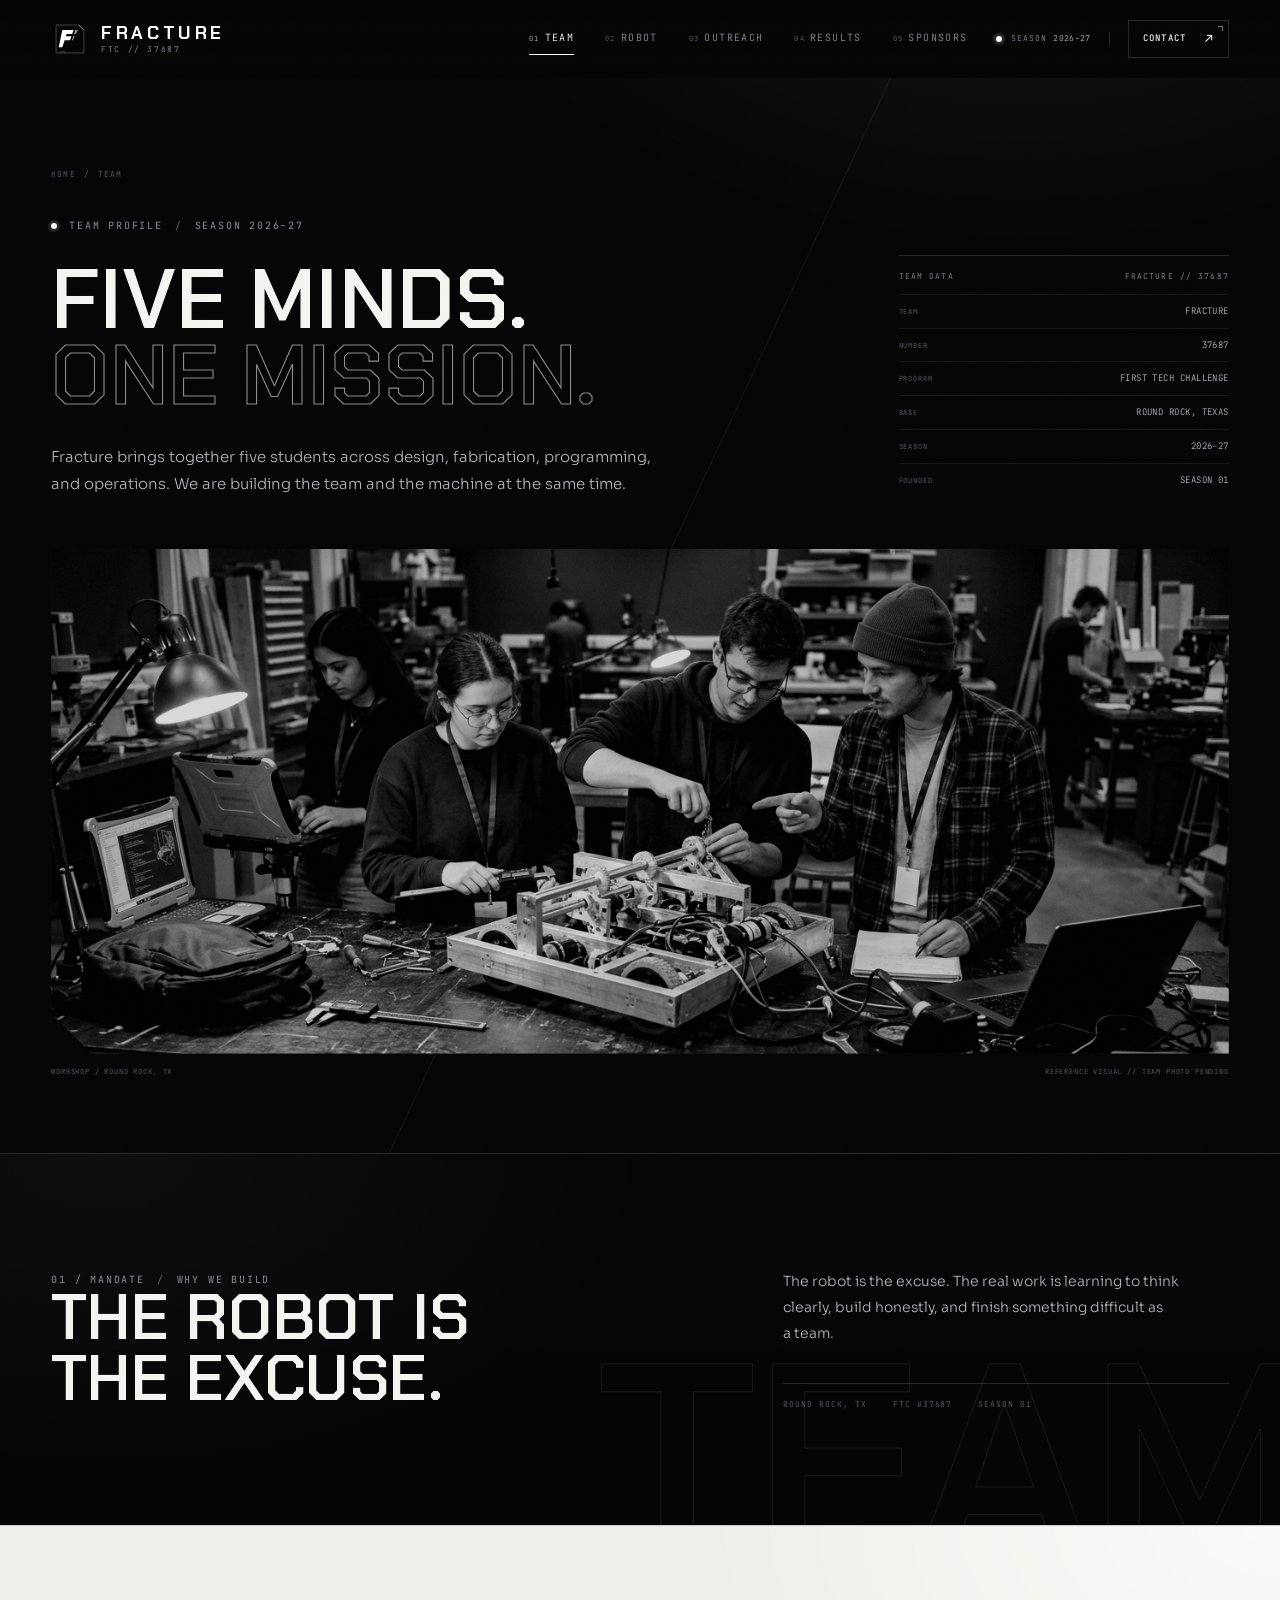
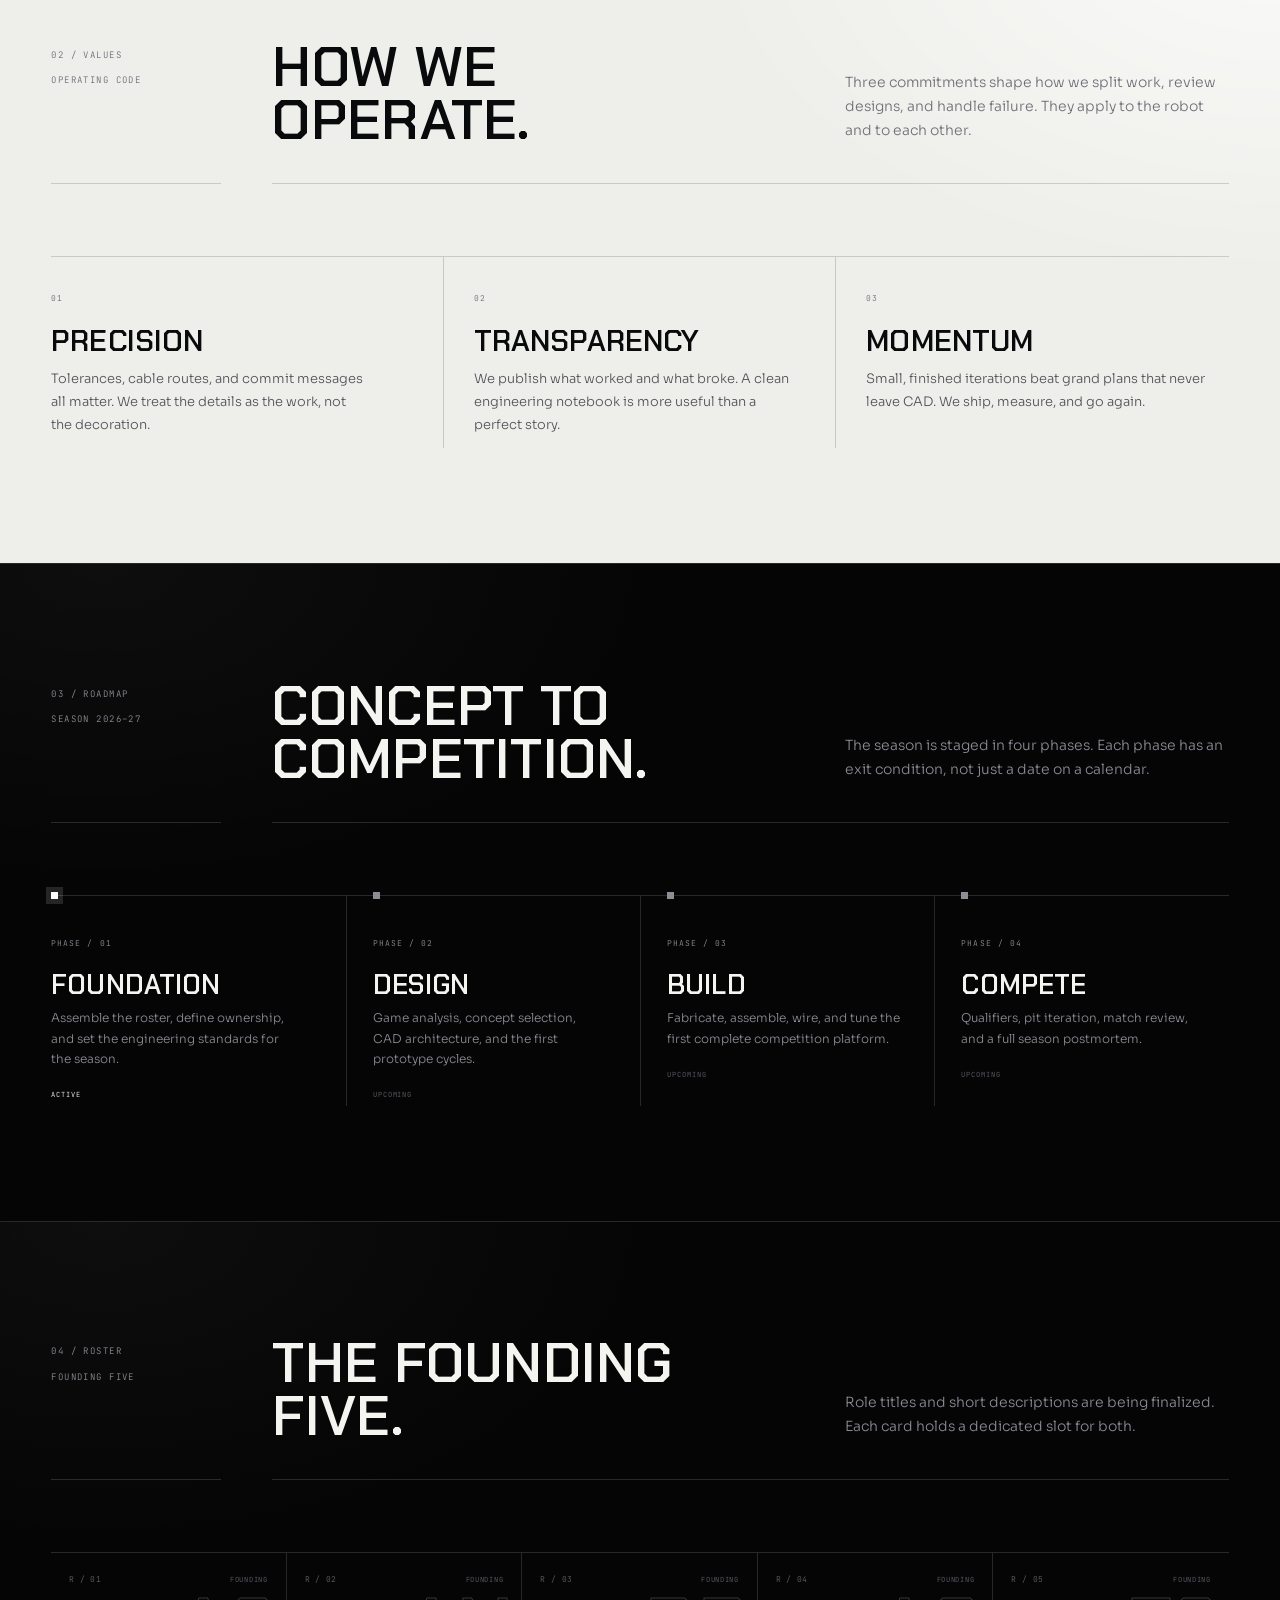
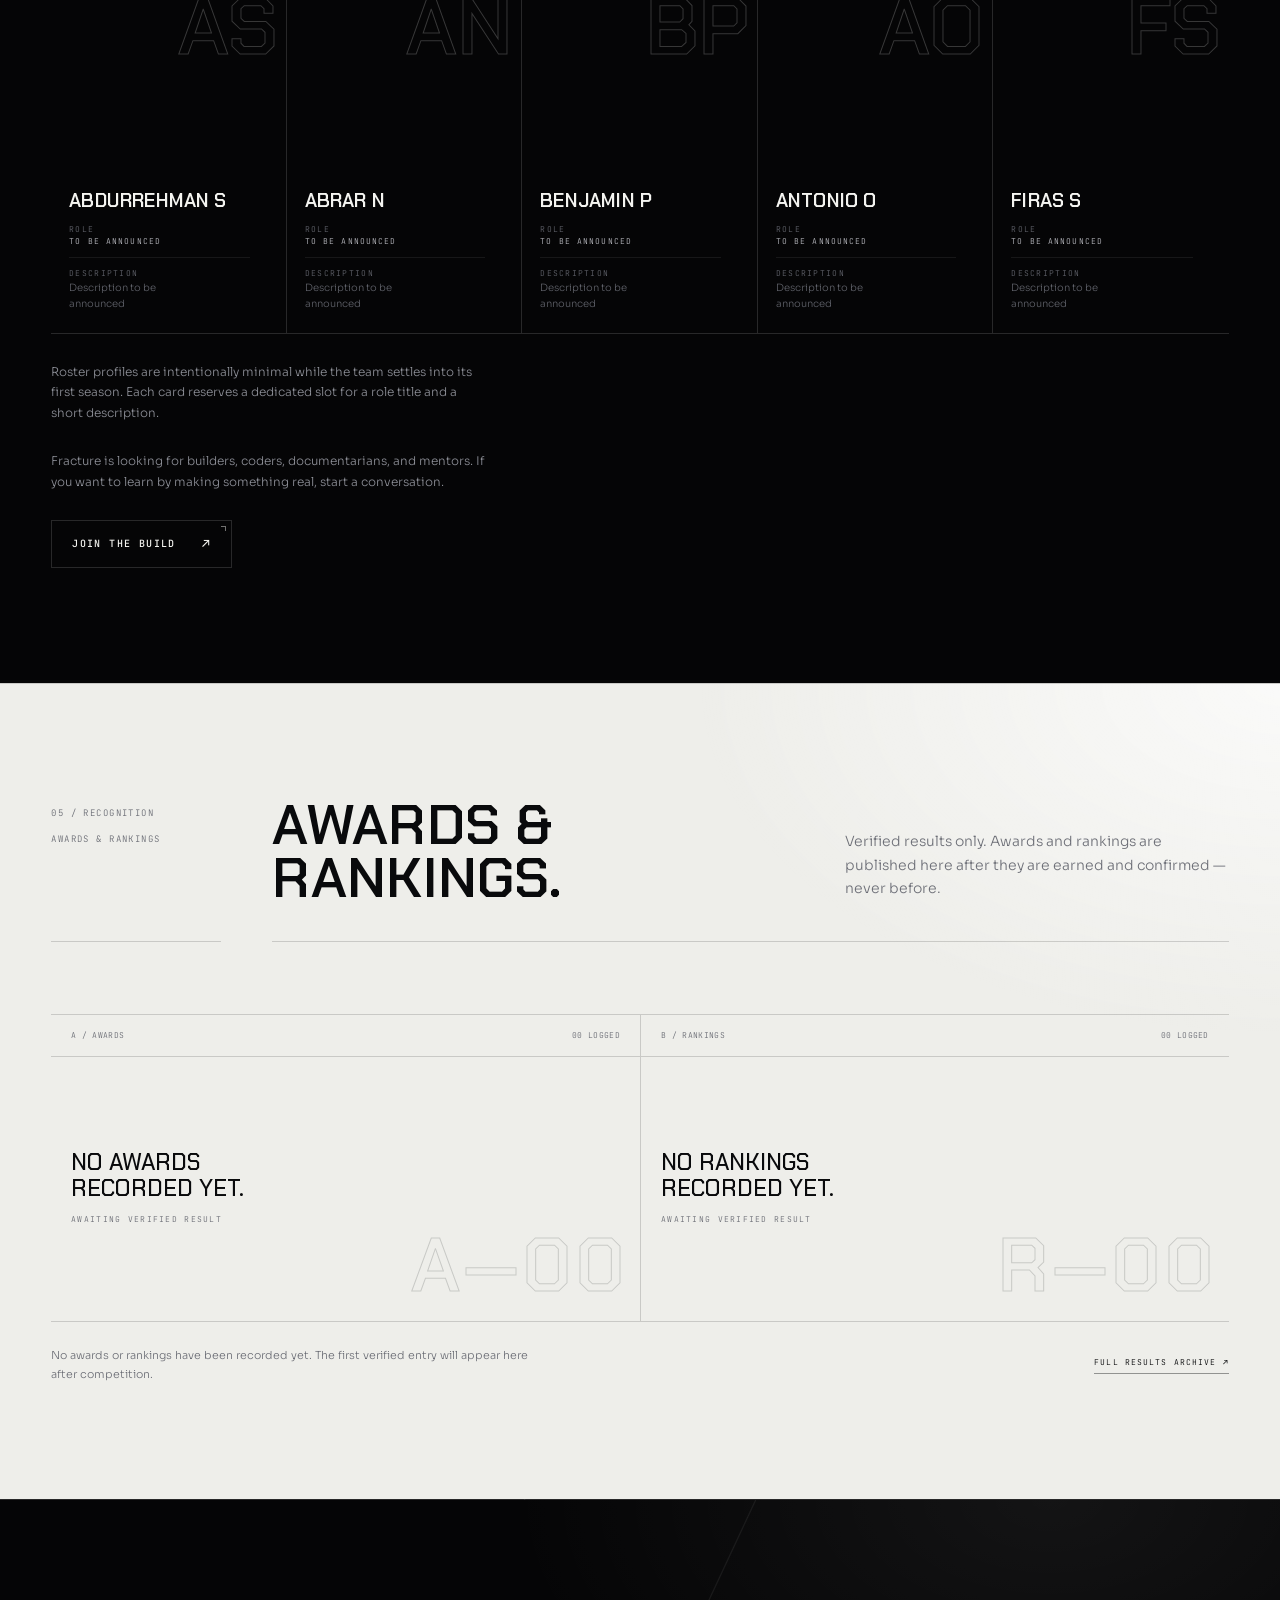
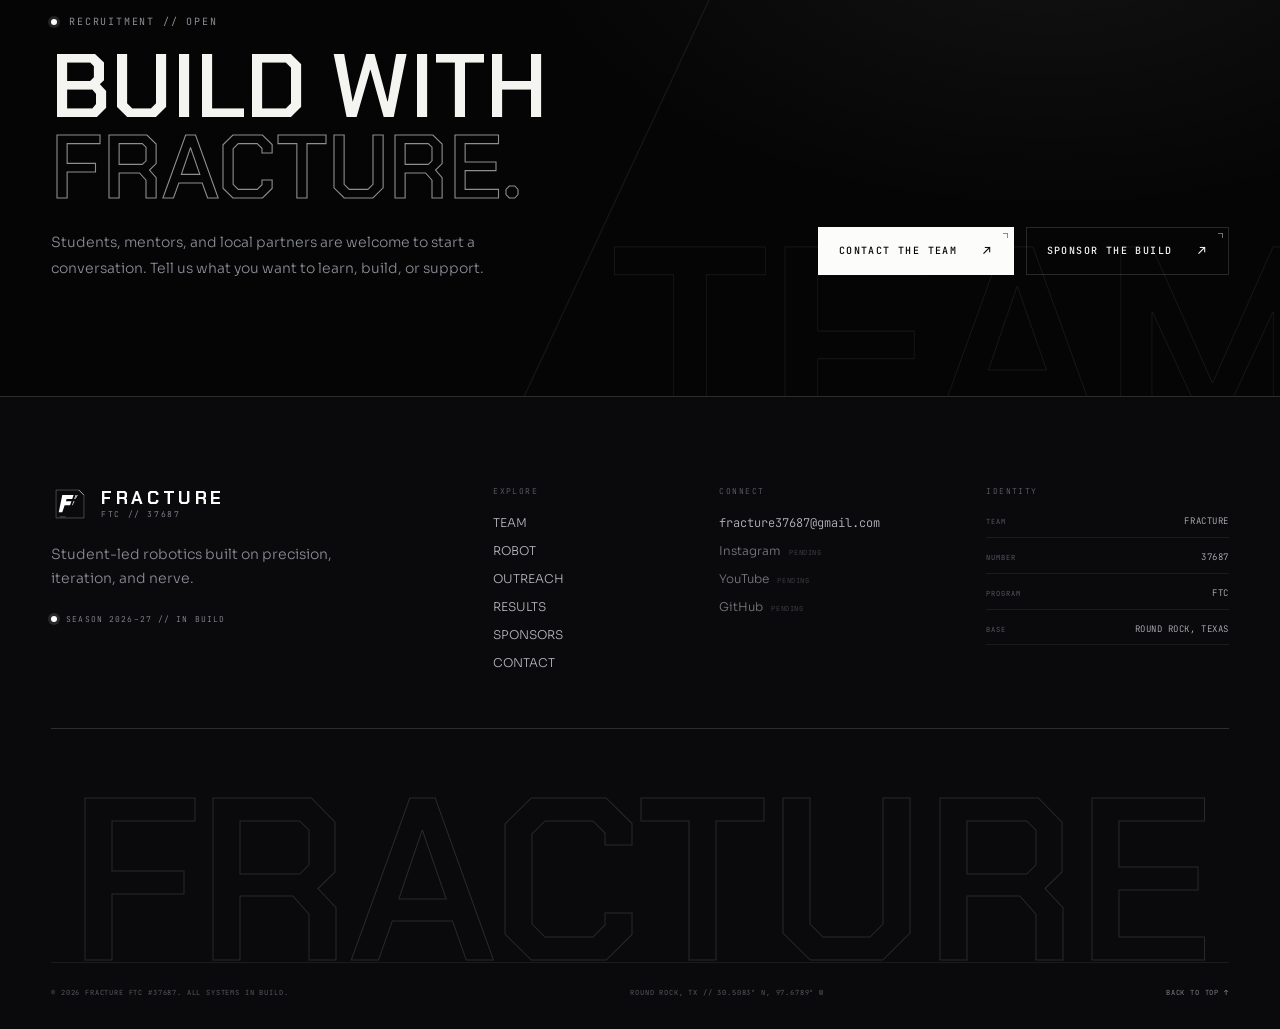
==== about.html @ 83b997a6 "Build Fracture team website with roster roles and recognition section" ====
<!DOCTYPE html>
<html lang="en">
<head>
  <meta charset="utf-8" />
  <meta name="viewport" content="width=device-width, initial-scale=1" />
  <title>Team — Fracture #37687</title>
  <meta name="description" content="Meet Fracture, a five-student FIRST Tech Challenge team in Round Rock, Texas. Our values, season roadmap, and founding roster." />
  <meta name="theme-color" content="#050506" />
  <link rel="icon" type="image/svg+xml" href="assets/icons/favicon.svg" />
  <link rel="preconnect" href="https://fonts.googleapis.com" />
  <link rel="preconnect" href="https://fonts.gstatic.com" crossorigin />
  <link href="https://fonts.googleapis.com/css2?family=Chakra+Petch:wght@400;500;600;700&family=JetBrains+Mono:wght@400;500&family=Sora:wght@200;300;400;500;600&display=swap" rel="stylesheet" />
  <link rel="stylesheet" href="assets/css/styles.css" />
</head>
<body data-page="about">
  <a class="skip-link" href="#main">Skip to content</a>
  <div class="noise" aria-hidden="true"></div>
  <header class="site-header" id="site-header"></header>

  <main id="main">
    <section class="page-hero">
      <div class="container">
        <nav class="breadcrumb" aria-label="Breadcrumb">
          <a href="index.html">HOME</a>
          <span aria-hidden="true">/</span>
          <span>TEAM</span>
        </nav>

        <div class="page-hero__layout">
          <div>
            <span class="eyebrow"><span class="status-dot" aria-hidden="true"></span> TEAM PROFILE <span class="slash">/</span> SEASON 2026–27</span>
            <h1 class="page-title display">FIVE MINDS.<br /><span class="outline-text">ONE MISSION.</span></h1>
            <p class="page-lede" data-about="intro">Fracture brings together five students across design, fabrication, programming, and operations.</p>
          </div>

          <div class="data-panel">
            <div class="data-panel__head"><span>TEAM DATA</span><span>FRACTURE // 37687</span></div>
            <dl class="data-list">
              <div><dt>TEAM</dt><dd>FRACTURE</dd></div>
              <div><dt>NUMBER</dt><dd>37687</dd></div>
              <div><dt>PROGRAM</dt><dd>FIRST TECH CHALLENGE</dd></div>
              <div><dt>BASE</dt><dd>ROUND ROCK, TEXAS</dd></div>
              <div><dt>SEASON</dt><dd>2026–27</dd></div>
              <div><dt>FOUNDED</dt><dd>SEASON 01</dd></div>
            </dl>
          </div>
        </div>

        <div class="wide-media" id="about-group-media"></div>
        <div class="page-hero__caption">
          <span>WORKSHOP / ROUND ROCK, TX</span>
          <span>REFERENCE VISUAL // TEAM PHOTO PENDING</span>
        </div>
      </div>
    </section>

    <section class="section section--dark statement-section">
      <span class="ghost-word statement-ghost" aria-hidden="true">TEAM</span>
      <div class="container">
        <div class="statement-layout">
          <div>
            <span class="eyebrow">01 / MANDATE <span class="slash">/</span> WHY WE BUILD</span>
            <h2 class="statement-title display">THE ROBOT IS<br />THE EXCUSE.</h2>
          </div>
          <div>
            <p class="statement-body" data-about="statement">The real work is learning to think clearly, build honestly, and finish something difficult as a team.</p>
            <div class="statement-meta">
              <span>ROUND ROCK, TX</span>
              <span>FTC #37687</span>
              <span>SEASON 01</span>
            </div>
          </div>
        </div>
      </div>
    </section>

    <section class="section section--light">
      <div class="container">
        <div class="section-head">
          <div class="section-head__label">
            <span>02 / VALUES</span>
            <span>OPERATING CODE</span>
          </div>
          <div class="section-head__main">
            <h2 class="section-title">HOW WE<br />OPERATE.</h2>
            <div class="section-head__aside">
              <p>Three commitments shape how we split work, review designs, and handle failure. They apply to the robot and to each other.</p>
            </div>
          </div>
        </div>

        <div class="values-grid" id="about-values-grid"></div>
      </div>
    </section>

    <section class="section section--dark">
      <div class="container">
        <div class="section-head">
          <div class="section-head__label">
            <span>03 / ROADMAP</span>
            <span>SEASON 2026–27</span>
          </div>
          <div class="section-head__main">
            <h2 class="section-title">CONCEPT TO<br />COMPETITION.</h2>
            <div class="section-head__aside">
              <p>The season is staged in four phases. Each phase has an exit condition, not just a date on a calendar.</p>
            </div>
          </div>
        </div>

        <div id="about-roadmap"></div>
      </div>
    </section>

    <section class="section section--dark">
      <div class="container">
        <div class="section-head">
          <div class="section-head__label">
            <span>04 / ROSTER</span>
            <span>FOUNDING FIVE</span>
          </div>
          <div class="section-head__main">
            <h2 class="section-title">THE FOUNDING<br />FIVE.</h2>
            <div class="section-head__aside">
              <p>Role titles and short descriptions are being finalized. Each card holds a dedicated slot for both.</p>
            </div>
          </div>
        </div>

        <div class="roster-grid" id="about-roster-grid"></div>
        <p class="roster-note" data-about="memberNote"></p>
        <p class="roster-note" data-about="joinNote"></p>
        <div class="feature-actions">
          <a class="btn btn--ghost" href="contact.html">JOIN THE BUILD <span class="btn-arrow" aria-hidden="true">&#8599;</span></a>
        </div>
      </div>
    </section>

    <section class="section section--light">
      <div class="container">
        <div class="section-head">
          <div class="section-head__label">
            <span>05 / RECOGNITION</span>
            <span>AWARDS &amp; RANKINGS</span>
          </div>
          <div class="section-head__main">
            <h2 class="section-title">AWARDS &amp;<br />RANKINGS.</h2>
            <div class="section-head__aside">
              <p data-about="recognitionIntro">Verified results only. Awards and rankings are published here after they are earned and confirmed — never before.</p>
            </div>
          </div>
        </div>

        <div id="about-recognition"></div>
      </div>
    </section>

    <section class="cta-band" data-glow>
      <div class="container cta-band__inner">
        <div class="cta-band__copy">
          <span class="eyebrow"><span class="status-dot" aria-hidden="true"></span> RECRUITMENT // OPEN</span>
          <h2 class="cta-band__title display">BUILD WITH<br /><span class="outline-text">FRACTURE.</span></h2>
          <p>Students, mentors, and local partners are welcome to start a conversation. Tell us what you want to learn, build, or support.</p>
        </div>
        <div class="cta-band__actions">
          <a class="btn btn--primary" href="contact.html">CONTACT THE TEAM <span class="btn-arrow" aria-hidden="true">&#8599;</span></a>
          <a class="btn btn--ghost" href="sponsors.html">SPONSOR THE BUILD <span class="btn-arrow" aria-hidden="true">&#8599;</span></a>
        </div>
      </div>
      <span class="ghost-word cta-band__ghost" aria-hidden="true">TEAM</span>
    </section>
  </main>

  <footer class="site-footer" id="site-footer"></footer>

  <script src="assets/js/content.js"></script>
  <script src="assets/js/main.js"></script>
</body>
</html>
---- assets/css/styles.css ----
/* ==========================================================================
   FRACTURE #37687 — MINIMAL MONOCHROME SYSTEM
   Flat surfaces. Hairline structure. Oversized type. No metal, no bevels.
   ========================================================================== */

:root {
  --black: #050506;
  --black-2: #0a0a0c;
  --black-3: #101012;
  --paper: #eeeeea;
  --paper-2: #f6f6f2;
  --white: #fcfcfa;

  --text: #f4f4f0;
  --text-soft: #b5b6bc;
  --text-muted: #8c8e96;
  --text-dim: #5f6169;

  --light-text: #090a0c;
  --light-soft: #505259;
  --light-muted: #6d6f77;

  --line: rgba(255, 255, 255, 0.14);
  --line-soft: rgba(255, 255, 255, 0.07);
  --line-strong: rgba(255, 255, 255, 0.32);
  --line-dark: rgba(9, 10, 12, 0.16);
  --line-dark-soft: rgba(9, 10, 12, 0.08);
  --line-dark-strong: rgba(9, 10, 12, 0.4);

  --font-display: "Chakra Petch", "Arial Narrow", sans-serif;
  --font-body: "Sora", "Segoe UI", sans-serif;
  --font-mono: "JetBrains Mono", ui-monospace, "SFMono-Regular", Menlo, monospace;

  --container: 1320px;
  --header-h: 78px;
  --pad: clamp(24px, 4vw, 56px);
  --ease: cubic-bezier(0.16, 1, 0.3, 1);
  --ease-io: cubic-bezier(0.65, 0, 0.35, 1);
}

/* --------------------------------------------------------------------------
   RESET / BASE
   -------------------------------------------------------------------------- */

*,
*::before,
*::after {
  box-sizing: border-box;
}

html {
  scroll-behavior: smooth;
  scroll-padding-top: calc(var(--header-h) + 24px);
  -webkit-font-smoothing: antialiased;
  -moz-osx-font-smoothing: grayscale;
  background: var(--black);
}

body {
  margin: 0;
  min-width: 320px;
  background: var(--black);
  color: var(--text);
  font-family: var(--font-body);
  font-size: 16px;
  font-weight: 300;
  line-height: 1.65;
  overflow-x: hidden;
}

body.no-scroll,
body.nav-open {
  overflow: hidden;
}

::selection {
  background: var(--white);
  color: var(--black);
}

img,
svg {
  display: block;
  max-width: 100%;
}

a {
  color: inherit;
  text-decoration: none;
}

button,
input,
select,
textarea {
  font: inherit;
  color: inherit;
}

button {
  -webkit-tap-highlight-color: transparent;
}

:focus-visible {
  outline: 2px solid var(--text);
  outline-offset: 4px;
}

.section--light :focus-visible,
.page-hero + * :focus-visible {
  outline-color: var(--light-text);
}

h1,
h2,
h3,
h4 {
  margin: 0;
  font-family: var(--font-display);
  font-weight: 600;
  line-height: 0.98;
  letter-spacing: 0.005em;
  text-transform: uppercase;
  text-wrap: balance;
}

p {
  margin: 0;
  max-width: 68ch;
  text-wrap: pretty;
}

ul,
ol {
  margin: 0;
  padding: 0;
  list-style: none;
}

/* Page texture: a barely-there film grain keeps large flat blacks alive. */
.noise {
  position: fixed;
  inset: -50%;
  z-index: 9999;
  pointer-events: none;
  opacity: 0.026;
  background-image: url("data:image/svg+xml,%3Csvg xmlns='http://www.w3.org/2000/svg' width='180' height='180' viewBox='0 0 180 180'%3E%3Cfilter id='n'%3E%3CfeTurbulence type='fractalNoise' baseFrequency='0.82' numOctaves='4' stitchTiles='stitch'/%3E%3C/filter%3E%3Crect width='180' height='180' filter='url(%23n)' opacity='0.6'/%3E%3C/svg%3E");
  animation: grain 8s steps(6) infinite;
}

@keyframes grain {
  0%, 100% { transform: translate(0, 0); }
  16% { transform: translate(-2%, 1%); }
  33% { transform: translate(1%, -2%); }
  50% { transform: translate(-1%, 2%); }
  66% { transform: translate(2%, 1%); }
  83% { transform: translate(-2%, -1%); }
}

.scroll-progress {
  position: fixed;
  top: 0;
  left: 0;
  z-index: 300;
  width: 100%;
  height: 2px;
  background: var(--white);
  transform: scaleX(0);
  transform-origin: left center;
  pointer-events: none;
}

.skip-link {
  position: fixed;
  top: -100px;
  left: 16px;
  z-index: 1000;
  padding: 12px 18px;
  background: var(--white);
  color: var(--black);
  font-family: var(--font-mono);
  font-size: 11px;
  letter-spacing: 0.12em;
  text-transform: uppercase;
  transition: top 0.2s var(--ease);
}

.skip-link:focus {
  top: 16px;
}

/* --------------------------------------------------------------------------
   TYPE UTILITIES
   -------------------------------------------------------------------------- */

.display {
  font-family: var(--font-display);
  font-weight: 600;
  letter-spacing: 0.004em;
  line-height: 0.92;
  text-transform: uppercase;
  text-wrap: balance;
}

.outline-text {
  color: transparent;
  -webkit-text-stroke: 1.1px rgba(255, 255, 255, 0.55);
}

.section--light .outline-text {
  -webkit-text-stroke-color: rgba(9, 10, 12, 0.5);
}

.mono {
  font-family: var(--font-mono);
  font-variant-numeric: tabular-nums;
  letter-spacing: 0.04em;
}

.eyebrow {
  display: flex;
  flex-wrap: wrap;
  align-items: center;
  gap: 12px;
  font-family: var(--font-mono);
  font-size: 10px;
  font-weight: 400;
  letter-spacing: 0.18em;
  line-height: 1.4;
  text-transform: uppercase;
  color: var(--text-muted);
}

.eyebrow .slash {
  color: var(--text-dim);
}

.section--light .eyebrow {
  color: var(--light-muted);
}

.section--light .eyebrow .slash {
  color: var(--light-muted);
}

.lead {
  max-width: 60ch;
  font-size: clamp(15px, 1.2vw, 17px);
  line-height: 1.75;
  color: var(--text-soft);
}

.section--light .lead {
  color: var(--light-soft);
}

.status-dot {
  display: inline-block;
  width: 6px;
  height: 6px;
  flex: 0 0 auto;
  border-radius: 50%;
  background: var(--white);
  box-shadow: 0 0 0 3px rgba(255, 255, 255, 0.12);
  animation: pulse-dot 3.2s var(--ease-io) infinite;
}

.section--light .status-dot {
  background: var(--black);
  box-shadow: 0 0 0 3px rgba(5, 5, 6, 0.12);
}

@keyframes pulse-dot {
  0%, 100% { opacity: 1; }
  50% { opacity: 0.45; }
}

.tag {
  display: inline-flex;
  align-items: center;
  gap: 5px;
  padding: 3px 6px;
  border: 1px solid var(--line);
  font-family: var(--font-mono);
  font-size: 8px;
  font-weight: 400;
  letter-spacing: 0.14em;
  line-height: 1.3;
  text-transform: uppercase;
  white-space: nowrap;
  color: var(--text-soft);
}

.section--light .tag {
  border-color: var(--line-dark);
  color: var(--light-soft);
}

.ghost-word {
  position: absolute;
  z-index: 0;
  font-family: var(--font-display);
  font-size: clamp(8rem, 22vw, 21rem);
  font-weight: 600;
  line-height: 0.7;
  letter-spacing: -0.02em;
  color: transparent;
  -webkit-text-stroke: 1px rgba(255, 255, 255, 0.09);
  pointer-events: none;
  user-select: none;
}

.section--light .ghost-word {
  -webkit-text-stroke-color: rgba(9, 10, 12, 0.09);
}

/* --------------------------------------------------------------------------
   LAYOUT
   -------------------------------------------------------------------------- */

.container {
  position: relative;
  z-index: 2;
  width: 100%;
  max-width: var(--container);
  margin: 0 auto;
  padding-inline: var(--pad);
}

.section {
  position: relative;
  padding-block: clamp(80px, 9vw, 132px);
  overflow: hidden;
  border-top: 1px solid var(--line);
}

.section--dark {
  background:
    radial-gradient(900px 520px at 8% 0%, rgba(255, 255, 255, 0.035), transparent 62%),
    var(--black);
  color: var(--text);
}

.section--light {
  background:
    radial-gradient(1000px 600px at 100% 0%, rgba(255, 255, 255, 0.72), transparent 58%),
    var(--paper);
  color: var(--light-text);
  border-top-color: var(--line-dark);
}

.section--flush {
  padding-top: 0;
}

.section-head {
  position: relative;
  z-index: 2;
  display: grid;
  grid-template-columns: minmax(110px, 170px) minmax(0, 1fr);
  gap: clamp(24px, 4vw, 52px);
  margin-bottom: clamp(44px, 6vw, 72px);
}

.section-head__label {
  display: flex;
  flex-direction: column;
  gap: 12px;
  padding-top: 8px;
  font-family: var(--font-mono);
  font-size: 9px;
  letter-spacing: 0.16em;
  line-height: 1.5;
  text-transform: uppercase;
  color: var(--text-muted);
}

.section--light .section-head__label {
  color: var(--light-muted);
}

.section-head__label::after {
  content: "";
  width: 100%;
  height: 1px;
  margin-top: auto;
  background: var(--line);
}

.section--light .section-head__label::after {
  background: var(--line-dark);
}

.section-head__main {
  display: flex;
  flex-wrap: wrap;
  align-items: flex-end;
  justify-content: space-between;
  gap: 24px 40px;
  padding-bottom: clamp(24px, 3vw, 36px);
  border-bottom: 1px solid var(--line);
}

.section--light .section-head__main {
  border-bottom-color: var(--line-dark);
}

.section-title {
  max-width: 15ch;
  font-size: clamp(2.15rem, 4.4vw, 4rem);
  line-height: 0.94;
}

.section-title--wide {
  max-width: 20ch;
}

.section-head__aside {
  max-width: 32ch;
  padding-bottom: 4px;
}

.section-head__aside p {
  font-size: 14px;
  line-height: 1.7;
  color: var(--text-muted);
}

.section--light .section-head__aside p {
  color: var(--light-muted);
}

/* --------------------------------------------------------------------------
   BUTTONS / LINKS
   -------------------------------------------------------------------------- */

.btn {
  position: relative;
  display: inline-flex;
  align-items: center;
  justify-content: space-between;
  gap: 26px;
  min-height: 48px;
  padding: 12px 20px;
  border: 1px solid transparent;
  border-radius: 0;
  background: transparent;
  font-family: var(--font-mono);
  font-size: 10px;
  font-weight: 500;
  letter-spacing: 0.14em;
  line-height: 1.2;
  text-transform: uppercase;
  cursor: pointer;
  overflow: hidden;
  transition:
    color 0.3s var(--ease),
    background-color 0.3s var(--ease),
    border-color 0.3s var(--ease);
}

.btn::after {
  content: "";
  position: absolute;
  top: 5px;
  right: 5px;
  width: 5px;
  height: 5px;
  border-top: 1px solid currentColor;
  border-right: 1px solid currentColor;
  opacity: 0.45;
  transition: opacity 0.3s var(--ease);
}

.btn:hover::after {
  opacity: 1;
}

.btn--primary {
  background: var(--white);
  border-color: var(--white);
  color: var(--black);
}

.btn--primary:hover {
  background: var(--text-soft);
  border-color: var(--text-soft);
}

.section--light .btn--primary {
  background: var(--black);
  border-color: var(--black);
  color: var(--white);
}

.section--light .btn--primary:hover {
  background: var(--light-soft);
  border-color: var(--light-soft);
}

.btn--ghost {
  border-color: var(--line);
  color: var(--text);
}

.btn--ghost:hover {
  border-color: var(--white);
  background: var(--white);
  color: var(--black);
}

.section--light .btn--ghost {
  border-color: var(--line-dark);
  color: var(--light-text);
}

.section--light .btn--ghost:hover {
  background: var(--black);
  border-color: var(--black);
  color: var(--white);
}

.btn--sm {
  min-height: 38px;
  padding: 9px 14px;
  font-size: 9px;
  gap: 18px;
}

.btn-arrow {
  display: inline-block;
  font-size: 13px;
  transition: transform 0.35s var(--ease);
}

.btn:hover .btn-arrow {
  transform: translate(2px, -2px);
}

.link-arrow {
  display: inline-flex;
  align-items: center;
  gap: 12px;
  padding-bottom: 5px;
  border-bottom: 1px solid var(--line);
  font-family: var(--font-mono);
  font-size: 9px;
  letter-spacing: 0.16em;
  text-transform: uppercase;
  color: var(--text-soft);
  transition: color 0.3s var(--ease), border-color 0.3s var(--ease);
}

.link-arrow span {
  transition: transform 0.35s var(--ease);
}

.link-arrow:hover {
  color: var(--white);
  border-color: var(--white);
}

.link-arrow:hover span {
  transform: translate(2px, -2px);
}

.section--light .link-arrow {
  border-color: var(--line-dark);
  color: var(--light-soft);
}

.section--light .link-arrow:hover {
  color: var(--light-text);
  border-color: var(--light-text);
}

/* --------------------------------------------------------------------------
   HEADER / NAVIGATION
   -------------------------------------------------------------------------- */

.site-header {
  position: sticky;
  top: 0;
  z-index: 200;
  height: var(--header-h);
  background: linear-gradient(180deg, rgba(5, 5, 6, 0.72), rgba(5, 5, 6, 0.24));
  transition:
    background-color 0.35s var(--ease),
    border-color 0.35s var(--ease),
    backdrop-filter 0.35s var(--ease);
  border-bottom: 1px solid transparent;
}

.site-header.is-scrolled {
  background: rgba(5, 5, 6, 0.9);
  border-bottom-color: var(--line-soft);
  backdrop-filter: blur(16px) saturate(1.05);
}

.header-inner {
  height: 100%;
  display: flex;
  align-items: center;
  justify-content: space-between;
  gap: 28px;
}

.brand {
  display: inline-flex;
  align-items: center;
  gap: 12px;
  flex-shrink: 0;
}

.brand-mark {
  width: 38px;
  height: 38px;
  transition: transform 0.5s var(--ease);
}

.brand:hover .brand-mark {
  transform: rotate(-6deg) scale(1.04);
}

.brand-type {
  display: flex;
  flex-direction: column;
  gap: 3px;
}

.brand-name {
  font-family: var(--font-display);
  font-size: 18px;
  font-weight: 700;
  letter-spacing: 0.2em;
  line-height: 1;
  color: var(--white);
}

.brand-sub {
  font-family: var(--font-mono);
  font-size: 8px;
  letter-spacing: 0.2em;
  line-height: 1;
  color: var(--text-muted);
}

.primary-nav {
  display: flex;
  align-items: center;
  gap: clamp(18px, 2.4vw, 34px);
  margin-left: auto;
}

.nav-link {
  position: relative;
  display: inline-flex;
  align-items: baseline;
  gap: 5px;
  padding-block: 8px;
  font-family: var(--font-mono);
  font-size: 10px;
  letter-spacing: 0.14em;
  text-transform: uppercase;
  color: var(--text-muted);
  white-space: nowrap;
  transition: color 0.25s var(--ease);
}

.nav-index {
  font-size: 7px;
  color: var(--text-dim);
  transition: color 0.25s var(--ease);
}

.nav-link::after {
  content: "";
  position: absolute;
  left: 0;
  right: 0;
  bottom: 0;
  height: 1px;
  background: currentColor;
  transform: scaleX(0);
  transform-origin: left;
  transition: transform 0.35s var(--ease);
}

.nav-link:hover,
.nav-link[aria-current="page"] {
  color: var(--white);
}

.nav-link:hover .nav-index,
.nav-link[aria-current="page"] .nav-index {
  color: var(--text-soft);
}

.nav-link:hover::after,
.nav-link[aria-current="page"]::after {
  transform: scaleX(1);
}

.header-right {
  display: flex;
  align-items: center;
  gap: 18px;
  flex-shrink: 0;
}

.header-status {
  display: flex;
  align-items: center;
  gap: 9px;
  padding-right: 18px;
  border-right: 1px solid var(--line);
  font-family: var(--font-mono);
  font-size: 8px;
  letter-spacing: 0.14em;
  text-transform: uppercase;
  color: var(--text-muted);
  white-space: nowrap;
}

.header-status .mono {
  color: var(--text-soft);
}

.header-cta {
  display: inline-flex;
}

.mobile-menu-toggle {
  display: none;
  width: 42px;
  height: 38px;
  padding: 0;
  border: 1px solid var(--line);
  background: transparent;
  color: var(--white);
  cursor: pointer;
  transition: border-color 0.25s var(--ease), background-color 0.25s var(--ease);
}

.mobile-menu-toggle:hover {
  border-color: var(--line-strong);
  background: rgba(255, 255, 255, 0.05);
}

.toggle-lines {
  display: flex;
  flex-direction: column;
  align-items: center;
  justify-content: center;
  gap: 5px;
  width: 16px;
  height: 100%;
  margin: 0 auto;
}

.toggle-lines span {
  display: block;
  width: 100%;
  height: 1px;
  background: currentColor;
  transition: transform 0.3s var(--ease), opacity 0.3s var(--ease);
}

.mobile-drawer {
  position: fixed;
  top: 0;
  right: 0;
  bottom: 0;
  z-index: 260;
  width: min(430px, 100vw);
  padding: 24px var(--pad) 32px;
  display: flex;
  flex-direction: column;
  background: var(--black-2);
  border-left: 1px solid var(--line);
  transform: translateX(102%);
  visibility: hidden;
  transition: transform 0.55s var(--ease), visibility 0.55s var(--ease);
  overflow-y: auto;
}

.mobile-drawer.is-open {
  transform: translateX(0);
  visibility: visible;
}

body.nav-open::before {
  content: "";
  position: fixed;
  inset: 0;
  z-index: 250;
  background: rgba(0, 0, 0, 0.66);
  backdrop-filter: blur(3px);
}

.drawer-head {
  display: flex;
  align-items: center;
  justify-content: space-between;
  gap: 20px;
  padding-bottom: 20px;
  border-bottom: 1px solid var(--line);
  font-size: 8px;
  letter-spacing: 0.16em;
  color: var(--text-muted);
}

.drawer-close {
  width: 38px;
  height: 38px;
  border: 1px solid var(--line);
  background: transparent;
  color: var(--white);
  font-size: 13px;
  cursor: pointer;
}

.drawer-close:hover {
  background: var(--white);
  color: var(--black);
}

.drawer-link {
  display: grid;
  grid-template-columns: 34px 1fr auto;
  align-items: center;
  gap: 14px;
  min-height: 64px;
  border-bottom: 1px solid var(--line);
  font-family: var(--font-display);
  font-size: clamp(21px, 5vw, 27px);
  font-weight: 600;
  letter-spacing: 0.04em;
  text-transform: uppercase;
  color: var(--text-soft);
  transition: color 0.25s var(--ease), padding-left 0.3s var(--ease);
}

.drawer-link:hover,
.drawer-link[aria-current="page"] {
  color: var(--white);
  padding-left: 6px;
}

.drawer-index {
  font-family: var(--font-mono);
  font-size: 8px;
  letter-spacing: 0.1em;
  color: var(--text-dim);
}

.drawer-arrow {
  font-family: var(--font-mono);
  font-size: 15px;
  color: var(--text-dim);
}

.drawer-foot {
  display: flex;
  align-items: center;
  gap: 9px;
  margin-top: auto;
  padding-top: 28px;
  font-family: var(--font-mono);
  font-size: 8px;
  letter-spacing: 0.13em;
  line-height: 1.6;
  text-transform: uppercase;
  color: var(--text-muted);
}

/* --------------------------------------------------------------------------
   FOOTER
   -------------------------------------------------------------------------- */

.site-footer {
  position: relative;
  padding-top: clamp(56px, 7vw, 88px);
  background: var(--black-2);
  border-top: 1px solid var(--line);
  overflow: hidden;
}

.footer-grid {
  display: grid;
  grid-template-columns: 1.45fr 0.65fr 0.8fr 0.9fr;
  gap: clamp(28px, 4vw, 56px);
  padding-bottom: 56px;
  border-bottom: 1px solid var(--line);
}

.brand--footer {
  margin-bottom: 20px;
}

.footer-tagline {
  max-width: 34ch;
  font-size: 14px;
  line-height: 1.7;
  color: var(--text-muted);
}

.footer-status {
  display: flex;
  align-items: center;
  gap: 9px;
  margin-top: 22px;
  font-family: var(--font-mono);
  font-size: 8px;
  letter-spacing: 0.14em;
  text-transform: uppercase;
  color: var(--text-muted);
}

.footer-heading {
  margin-bottom: 16px;
  font-family: var(--font-mono);
  font-size: 8px;
  letter-spacing: 0.18em;
  text-transform: uppercase;
  color: var(--text-dim);
}

.footer-links {
  display: flex;
  flex-direction: column;
  align-items: flex-start;
  gap: 10px;
}

.footer-links a,
.footer-social,
.footer-email {
  font-size: 12px;
  line-height: 1.5;
  color: var(--text-soft);
  transition: color 0.25s var(--ease);
}

.footer-links a:hover,
.footer-social:hover,
.footer-email:hover {
  color: var(--white);
}

.footer-email {
  font-family: var(--font-mono);
  font-size: 10px;
  word-break: break-word;
}

.footer-social {
  display: flex;
  align-items: baseline;
  gap: 8px;
  width: 100%;
}

.social-meta {
  font-family: var(--font-mono);
  font-size: 7px;
  letter-spacing: 0.08em;
  color: var(--text-dim);
}

.footer-social--pending {
  opacity: 0.65;
  cursor: default;
}

.footer-data {
  display: flex;
  flex-direction: column;
  gap: 12px;
  margin: 0;
}

.footer-data > div {
  display: flex;
  align-items: baseline;
  justify-content: space-between;
  gap: 14px;
  padding-bottom: 8px;
  border-bottom: 1px solid var(--line-soft);
}

.footer-data dt {
  font-family: var(--font-mono);
  font-size: 7px;
  letter-spacing: 0.13em;
  text-transform: uppercase;
  color: var(--text-dim);
}

.footer-data dd {
  margin: 0;
  font-family: var(--font-mono);
  font-size: 9px;
  letter-spacing: 0.06em;
  text-align: right;
  text-transform: uppercase;
  color: var(--text-soft);
}

.footer-mega {
  padding-top: clamp(40px, 6vw, 72px);
  font-family: var(--font-display);
  font-size: clamp(4.8rem, 18vw, 17rem);
  font-weight: 600;
  letter-spacing: -0.01em;
  line-height: 0.7;
  text-align: center;
  color: transparent;
  -webkit-text-stroke: 1px rgba(255, 255, 255, 0.13);
  user-select: none;
  pointer-events: none;
  white-space: nowrap;
}

.footer-bottom {
  display: flex;
  flex-wrap: wrap;
  align-items: center;
  justify-content: space-between;
  gap: 14px 28px;
  padding-block: 24px 30px;
  border-top: 1px solid var(--line-soft);
  font-family: var(--font-mono);
  font-size: 7px;
  letter-spacing: 0.12em;
  line-height: 1.6;
  text-transform: uppercase;
  color: var(--text-dim);
}

.back-to-top {
  padding: 0;
  border: none;
  background: transparent;
  font-family: var(--font-mono);
  font-size: 7px;
  letter-spacing: 0.12em;
  text-transform: uppercase;
  color: var(--text-muted);
  cursor: pointer;
  transition: color 0.25s var(--ease);
}

.back-to-top:hover {
  color: var(--white);
}

/* --------------------------------------------------------------------------
   HERO
   -------------------------------------------------------------------------- */

.hero-home {
  position: relative;
  overflow: hidden;
  background:
    radial-gradient(1100px 720px at 82% -12%, rgba(255, 255, 255, 0.07), transparent 58%),
    var(--black);
  border-bottom: 1px solid var(--line);
}

.hero-home::before {
  content: "";
  position: absolute;
  inset: 0;
  z-index: 0;
  background-image:
    linear-gradient(90deg, var(--line-soft) 1px, transparent 1px),
    linear-gradient(var(--line-soft) 1px, transparent 1px);
  background-size: 96px 96px;
  opacity: 0.3;
  -webkit-mask-image: linear-gradient(180deg, #000 0%, transparent 72%);
  mask-image: linear-gradient(180deg, #000 0%, transparent 72%);
  pointer-events: none;
}

.hero-home::after {
  content: "";
  position: absolute;
  inset: 0;
  z-index: 1;
  background: radial-gradient(
    620px circle at var(--mx, 78%) var(--my, 16%),
    rgba(255, 255, 255, 0.055),
    transparent 58%
  );
  pointer-events: none;
}

.hero-layout {
  display: grid;
  grid-template-columns: minmax(0, 1.08fr) minmax(0, 0.92fr);
  align-items: center;
  gap: clamp(16px, 3vw, 44px);
  padding-top: clamp(44px, 6vw, 82px);
  padding-bottom: clamp(44px, 6vw, 76px);
}

.hero-copy {
  position: relative;
  z-index: 4;
}

.hero-kicker {
  display: flex;
  flex-wrap: wrap;
  align-items: center;
  gap: 11px;
  font-family: var(--font-mono);
  font-size: 9px;
  letter-spacing: 0.16em;
  line-height: 1.5;
  text-transform: uppercase;
  color: var(--text-muted);
}

.hero-title {
  position: relative;
  z-index: 5;
  width: calc(100% + clamp(30px, 7vw, 110px));
  margin-top: clamp(22px, 3vw, 36px);
  font-size: clamp(3.4rem, 8.2vw, 7.7rem);
  font-weight: 600;
  line-height: 0.84;
  letter-spacing: -0.004em;
}

.hero-title-line {
  display: block;
  overflow: hidden;
  padding-bottom: 0.06em;
}

.hero-title-line > span {
  display: block;
  animation: title-rise 1s var(--ease) both;
}

.hero-title-line:nth-child(2) > span {
  animation-delay: 0.12s;
}

.hero-title-line--outline > span {
  color: transparent;
  -webkit-text-stroke: 1.2px rgba(255, 255, 255, 0.6);
}

.hero-title-shard {
  display: inline-block;
  width: 0.075em;
  height: 0.68em;
  margin-left: 0.07em;
  background: var(--white);
  transform: skew(-17deg);
  vertical-align: -0.02em;
  animation: shard-pulse 4.5s var(--ease-io) infinite;
}

@keyframes title-rise {
  from {
    opacity: 0;
    transform: translateY(0.45em);
  }
  to {
    opacity: 1;
    transform: translateY(0);
  }
}

@keyframes shard-pulse {
  0%, 100% { opacity: 1; }
  50% { opacity: 0.32; }
}

.hero-lede {
  max-width: 47ch;
  margin-top: clamp(24px, 3vw, 34px);
  font-size: clamp(14px, 1.15vw, 16px);
  line-height: 1.75;
  color: var(--text-soft);
}

.hero-actions {
  display: flex;
  flex-wrap: wrap;
  align-items: center;
  gap: 12px 20px;
  margin-top: clamp(28px, 3.5vw, 40px);
}

.hero-specs {
  display: flex;
  flex-wrap: wrap;
  gap: 16px 34px;
  margin-top: clamp(34px, 4vw, 52px);
  padding-top: 18px;
  border-top: 1px solid var(--line);
}

.hero-spec {
  display: flex;
  align-items: baseline;
  gap: 8px;
  font-family: var(--font-mono);
  font-size: 8px;
  letter-spacing: 0.13em;
  line-height: 1.4;
  text-transform: uppercase;
  color: var(--text-dim);
}

.hero-spec strong {
  font-size: 9px;
  font-weight: 500;
  color: var(--text-soft);
}

.hero-visual {
  position: relative;
  z-index: 3;
  min-height: clamp(440px, 55vw, 620px);
  margin-left: clamp(-56px, -4vw, -20px);
}

.hero-frame {
  position: relative;
  height: 100%;
  min-height: inherit;
  overflow: hidden;
  background: var(--black-3);
  clip-path: polygon(13% 0, 100% 0, 100% 100%, 0 100%, 0 15%);
}

.hero-media,
.hero-media img {
  position: absolute;
  inset: 0;
  width: 100%;
  height: 100%;
}

.hero-media img {
  object-fit: cover;
  object-position: 50% 58%;
  filter: grayscale(1) contrast(1.08) brightness(0.86);
  animation: hero-image 1.6s var(--ease) both;
}

@keyframes hero-image {
  from { transform: scale(1.05); opacity: 0; }
  to { transform: scale(1); opacity: 1; }
}

.hero-veil {
  position: absolute;
  inset: 0;
  z-index: 1;
  background:
    linear-gradient(90deg, rgba(5, 5, 6, 0.92) 0%, rgba(5, 5, 6, 0.28) 26%, transparent 58%),
    linear-gradient(0deg, rgba(5, 5, 6, 0.86) 0%, transparent 44%);
  pointer-events: none;
}

.hero-scan {
  position: absolute;
  left: 0;
  right: 0;
  top: 0;
  z-index: 2;
  height: 1px;
  background: linear-gradient(90deg, transparent, rgba(255, 255, 255, 0.55), transparent);
  opacity: 0.35;
  animation: hero-scan 7s linear infinite;
  pointer-events: none;
}

@keyframes hero-scan {
  0% { transform: translateY(0); opacity: 0; }
  12% { opacity: 0.4; }
  88% { opacity: 0.25; }
  100% { transform: translateY(620px); opacity: 0; }
}

.hero-frame-tag {
  position: absolute;
  z-index: 3;
  display: flex;
  flex-direction: column;
  gap: 4px;
  font-family: var(--font-mono);
  font-size: 7px;
  letter-spacing: 0.14em;
  line-height: 1.5;
  text-transform: uppercase;
  color: var(--text-muted);
}

.hero-frame-tag strong {
  font-size: 9px;
  font-weight: 500;
  color: var(--text-soft);
}

.hero-frame-tag--tl {
  top: 21%;
  left: 7%;
}

.hero-frame-tag--br {
  right: 24px;
  bottom: 22px;
  text-align: right;
}

.hero-frame-tag--br strong {
  font-family: var(--font-display);
  font-size: clamp(1.5rem, 3vw, 2.2rem);
  letter-spacing: 0.04em;
  color: var(--white);
}

.hero-vertical {
  position: absolute;
  right: 12px;
  top: 50%;
  z-index: 3;
  transform: rotate(90deg) translateX(50%);
  transform-origin: right center;
  font-family: var(--font-mono);
  font-size: 7px;
  letter-spacing: 0.22em;
  text-transform: uppercase;
  color: var(--text-dim);
  white-space: nowrap;
}

.hero-visual-foot {
  display: flex;
  justify-content: space-between;
  gap: 16px;
  margin-top: 12px;
  font-family: var(--font-mono);
  font-size: 7px;
  letter-spacing: 0.12em;
  line-height: 1.5;
  text-transform: uppercase;
  color: var(--text-dim);
}

.hero-scroll {
  display: flex;
  align-items: center;
  gap: 14px;
  padding-bottom: 26px;
  font-family: var(--font-mono);
  font-size: 7px;
  letter-spacing: 0.18em;
  text-transform: uppercase;
  color: var(--text-dim);
}

.hero-scroll::after {
  content: "";
  width: 54px;
  height: 1px;
  background: var(--line);
}

/* --------------------------------------------------------------------------
   STAT STRIP
   -------------------------------------------------------------------------- */

.stat-band-wrap {
  position: relative;
  z-index: 3;
  padding-bottom: clamp(34px, 4vw, 52px);
}

.stat-band {
  display: grid;
  grid-template-columns: repeat(4, minmax(0, 1fr));
  border-top: 1px solid var(--line);
  border-bottom: 1px solid var(--line);
}

.stat {
  display: flex;
  flex-direction: column;
  gap: 5px;
  padding: 22px 24px 24px 0;
  border-right: 1px solid var(--line);
}

.stat + .stat {
  padding-left: 24px;
}

.stat:last-child {
  border-right: none;
}

.stat__value {
  font-family: var(--font-display);
  font-size: clamp(1.85rem, 3.2vw, 2.8rem);
  font-weight: 600;
  line-height: 1;
  letter-spacing: 0.01em;
  text-transform: uppercase;
  color: var(--text);
}

.stat__label {
  font-family: var(--font-mono);
  font-size: 8px;
  letter-spacing: 0.15em;
  line-height: 1.4;
  text-transform: uppercase;
  color: var(--text-muted);
}

.stat__note {
  font-size: 11px;
  line-height: 1.5;
  color: var(--text-dim);
}

.stat--compact {
  padding-top: 18px;
  padding-bottom: 20px;
}

.stat--compact .stat__value {
  font-size: clamp(1.35rem, 2.2vw, 1.9rem);
}

.section--light .stat-band {
  border-color: var(--line-dark);
}

.section--light .stat {
  border-right-color: var(--line-dark);
}

.section--light .stat__value {
  color: var(--light-text);
}

.section--light .stat__label {
  color: var(--light-muted);
}

.section--light .stat__note {
  color: var(--light-muted);
}

/* --------------------------------------------------------------------------
   TICKER
   -------------------------------------------------------------------------- */

.ticker {
  position: relative;
  overflow: hidden;
  background: var(--black);
  border-bottom: 1px solid var(--line);
}

.ticker__track {
  display: flex;
  width: max-content;
  animation: ticker-move 46s linear infinite;
}

.ticker:hover .ticker__track {
  animation-play-state: paused;
}

.ticker__group {
  display: flex;
  flex-shrink: 0;
}

.ticker__item {
  display: flex;
  align-items: center;
  gap: 28px;
  padding: 13px 28px;
  font-family: var(--font-mono);
  font-size: 8px;
  letter-spacing: 0.18em;
  line-height: 1.4;
  white-space: nowrap;
  text-transform: uppercase;
  color: var(--text-muted);
}

.ticker__item::after {
  content: "";
  width: 4px;
  height: 4px;
  border: 1px solid var(--text-dim);
  transform: rotate(45deg);
}

@keyframes ticker-move {
  to { transform: translateX(-50%); }
}

/* --------------------------------------------------------------------------
   MANIFESTO / PRINCIPLES
   -------------------------------------------------------------------------- */

.manifesto-grid {
  position: relative;
  z-index: 2;
  display: grid;
  grid-template-columns: minmax(0, 5fr) minmax(0, 7fr);
  gap: clamp(34px, 6vw, 92px);
  align-items: start;
}

.manifesto-media {
  position: relative;
}

.manifesto-frame {
  position: relative;
  aspect-ratio: 4 / 3;
  overflow: hidden;
  background: var(--black-3);
  clip-path: polygon(0 0, 100% 0, 100% calc(100% - 30px), calc(100% - 30px) 100%, 0 100%);
}

.manifesto-frame img {
  width: 100%;
  height: 100%;
  object-fit: cover;
  filter: grayscale(1) contrast(1.08) brightness(0.82);
  transition: transform 1.1s var(--ease), filter 0.6s var(--ease);
}

.manifesto-media:hover .manifesto-frame img {
  transform: scale(1.025);
  filter: grayscale(1) contrast(1.12) brightness(0.9);
}

.media-caption {
  display: flex;
  justify-content: space-between;
  gap: 20px;
  margin-top: 12px;
  padding-top: 10px;
  border-top: 1px solid var(--line);
  font-family: var(--font-mono);
  font-size: 7px;
  letter-spacing: 0.12em;
  line-height: 1.6;
  text-transform: uppercase;
  color: var(--text-dim);
}

.section--light .media-caption {
  border-top-color: var(--line-dark);
  color: var(--light-muted);
}

.principle-list {
  border-top: 1px solid var(--line);
}

.principle {
  position: relative;
  display: grid;
  grid-template-columns: 34px 1fr 20px;
  gap: 18px;
  padding: 26px 0;
  border-bottom: 1px solid var(--line);
  transition: padding-left 0.4s var(--ease);
}

.principle::before {
  content: "";
  position: absolute;
  left: 0;
  top: 0;
  bottom: 0;
  width: 1px;
  background: var(--white);
  transform: scaleY(0);
  transform-origin: top;
  transition: transform 0.45s var(--ease);
}

.principle:hover {
  padding-left: 14px;
}

.principle:hover::before {
  transform: scaleY(1);
}

.principle__index {
  padding-top: 4px;
  font-family: var(--font-mono);
  font-size: 8px;
  letter-spacing: 0.12em;
  color: var(--text-dim);
}

.principle h3 {
  margin-bottom: 8px;
  font-size: clamp(1.3rem, 2vw, 1.65rem);
  font-weight: 600;
  letter-spacing: 0.02em;
}

.principle p {
  max-width: 52ch;
  font-size: 13px;
  line-height: 1.75;
  color: var(--text-muted);
}

.principle__mark {
  padding-top: 2px;
  font-family: var(--font-mono);
  font-size: 15px;
  color: var(--text-dim);
  transition: transform 0.4s var(--ease), color 0.3s var(--ease);
}

.principle:hover .principle__mark {
  transform: rotate(90deg);
  color: var(--text-soft);
}

/* --------------------------------------------------------------------------
   FEATURE (ROBOT TEASER)
   -------------------------------------------------------------------------- */

.feature-section {
  position: relative;
}

.feature-ghost {
  top: clamp(10px, 4vw, 40px);
  right: -2vw;
  z-index: 0;
}

.feature-split {
  position: relative;
  z-index: 2;
  display: grid;
  grid-template-columns: minmax(0, 0.95fr) minmax(0, 1.05fr);
  gap: clamp(34px, 6vw, 96px);
  align-items: center;
}

.feature-media {
  position: relative;
}

.feature-frame {
  position: relative;
  aspect-ratio: 4 / 3;
  overflow: hidden;
  background: #dcdcd6;
  clip-path: polygon(0 0, 100% 0, 100% 100%, 32px 100%, 0 calc(100% - 32px));
}

.feature-frame img {
  width: 100%;
  height: 100%;
  object-fit: cover;
  filter: grayscale(1) contrast(1.08) brightness(0.92);
  transition: transform 1.1s var(--ease);
}

.feature-media:hover .feature-frame img {
  transform: scale(1.025);
}

.feature-copy {
  position: relative;
}

.feature-title {
  margin: 18px 0 20px;
  font-size: clamp(2.7rem, 5.2vw, 4.8rem);
}

.feature-copy p {
  max-width: 54ch;
  font-size: 14px;
  line-height: 1.8;
  color: var(--light-soft);
}

.spec-mini-list {
  margin-top: 28px;
  border-top: 1px solid var(--line-dark);
}

.spec-row {
  display: flex;
  align-items: baseline;
  justify-content: space-between;
  gap: 20px;
  padding: 11px 0;
  border-bottom: 1px solid var(--line-dark);
}

.spec-row span {
  font-family: var(--font-mono);
  font-size: 8px;
  letter-spacing: 0.12em;
  text-transform: uppercase;
  color: var(--light-muted);
}

.spec-row strong {
  font-family: var(--font-mono);
  font-size: 9px;
  font-weight: 500;
  letter-spacing: 0.06em;
  text-align: right;
  text-transform: uppercase;
  color: var(--light-text);
}

.feature-actions {
  margin-top: 28px;
}

/* --------------------------------------------------------------------------
   ROSTER
   -------------------------------------------------------------------------- */

.roster-grid {
  display: grid;
  grid-template-columns: repeat(5, minmax(0, 1fr));
  border-top: 1px solid var(--line);
  border-bottom: 1px solid var(--line);
}

.member-card {
  position: relative;
  display: flex;
  flex-direction: column;
  justify-content: space-between;
  min-height: clamp(300px, 30vw, 380px);
  padding: 20px 18px 22px;
  border-right: 1px solid var(--line);
  background: transparent;
  color: var(--text);
  overflow: hidden;
  transition: background-color 0.4s var(--ease), color 0.4s var(--ease);
}

.member-card:last-child {
  border-right: none;
}

.member-card:hover {
  background: var(--white);
  color: var(--black);
}

.member-card__top {
  position: relative;
  z-index: 2;
  display: flex;
  align-items: center;
  justify-content: space-between;
  gap: 10px;
  font-size: 8px;
  letter-spacing: 0.1em;
  color: var(--text-dim);
  transition: color 0.4s var(--ease);
}

.member-card:hover .member-card__top {
  color: var(--light-muted);
}

.member-badge {
  font-family: var(--font-mono);
  font-size: 7px;
  letter-spacing: 0.1em;
  color: var(--text-dim);
  transition: color 0.4s var(--ease);
}

.member-card:hover .member-badge {
  color: var(--light-muted);
}

.member-card__monogram {
  position: absolute;
  right: 8px;
  top: 46px;
  z-index: 1;
  font-family: var(--font-display);
  font-size: clamp(4.4rem, 6.2vw, 6.2rem);
  font-weight: 600;
  line-height: 0.7;
  color: transparent;
  -webkit-text-stroke: 1px rgba(255, 255, 255, 0.2);
  transition: -webkit-text-stroke-color 0.4s var(--ease), transform 0.6s var(--ease);
  user-select: none;
}

.member-card:hover .member-card__monogram {
  -webkit-text-stroke-color: rgba(9, 10, 12, 0.24);
  transform: translateY(-6px);
}

.member-card__body {
  position: relative;
  z-index: 2;
  display: flex;
  flex-direction: column;
  gap: 5px;
  margin-top: auto;
  padding-right: 18px;
}

.member-name {
  font-size: clamp(1rem, 1.5vw, 1.3rem);
  line-height: 1.05;
  letter-spacing: 0.01em;
}

.member-card__fields {
  display: grid;
  gap: 11px;
  margin-top: 9px;
}

.member-field {
  display: flex;
  flex-direction: column;
  gap: 3px;
}

.member-field--role {
  padding-bottom: 10px;
  border-bottom: 1px solid var(--line-soft);
  transition: border-color 0.4s var(--ease);
}

.member-card:hover .member-field--role {
  border-color: var(--line-dark-soft);
}

.member-field__label {
  font-family: var(--font-mono);
  font-size: 8px;
  letter-spacing: 0.16em;
  line-height: 1;
  text-transform: uppercase;
  color: var(--text-dim);
  transition: color 0.4s var(--ease);
}

.member-card:hover .member-field__label {
  color: var(--light-muted);
}

.member-role {
  font-family: var(--font-mono);
  font-size: 8px;
  letter-spacing: 0.14em;
  line-height: 1.4;
  text-transform: uppercase;
  color: var(--text-soft);
  transition: color 0.4s var(--ease);
}

.member-card:hover .member-role {
  color: var(--light-text);
}

.member-focus {
  max-width: 19ch;
  font-size: 10px;
  line-height: 1.55;
  color: var(--text-dim);
  transition: color 0.4s var(--ease);
}

.member-card:hover .member-focus {
  color: var(--light-soft);
}

.member-arrow {
  position: absolute;
  right: 0;
  bottom: 2px;
  font-family: var(--font-mono);
  font-size: 13px;
  opacity: 0;
  transform: translate(-4px, 4px);
  transition: opacity 0.35s var(--ease), transform 0.35s var(--ease);
}

.member-card:hover .member-arrow {
  opacity: 1;
  transform: translate(0, 0);
}

.roster-note {
  max-width: 50ch;
  margin-top: 28px;
  font-size: 12px;
  line-height: 1.7;
  color: var(--text-muted);
}

.roster-note a {
  color: var(--text);
  border-bottom: 1px solid var(--line);
}

.roster-note a:hover {
  border-color: var(--white);
}

/* RECOGNITION / AWARDS & RANKINGS */

.recognition-grid {
  display: grid;
  grid-template-columns: repeat(2, minmax(0, 1fr));
  border-top: 1px solid var(--line-dark);
  border-bottom: 1px solid var(--line-dark);
}

.recognition-panel {
  min-width: 0;
}

.recognition-panel + .recognition-panel {
  border-left: 1px solid var(--line-dark);
}

.recognition-panel__head {
  display: flex;
  align-items: center;
  justify-content: space-between;
  gap: 16px;
  padding: 14px 20px;
  border-bottom: 1px solid var(--line-dark);
  font-size: 8px;
  letter-spacing: 0.14em;
  color: var(--light-muted);
}

.recognition-empty {
  position: relative;
  display: grid;
  align-content: center;
  gap: 12px;
  min-height: 264px;
  padding: 28px 20px 30px;
  overflow: hidden;
}

.recognition-empty__mark {
  position: absolute;
  right: 12px;
  bottom: 18px;
  font-family: var(--font-display);
  font-size: clamp(3.6rem, 6vw, 5.6rem);
  font-weight: 600;
  line-height: 1;
  color: transparent;
  -webkit-text-stroke: 1px var(--line-dark);
  pointer-events: none;
  user-select: none;
}

.recognition-empty__title {
  position: relative;
  z-index: 1;
  max-width: 16ch;
  font-family: var(--font-display);
  font-size: clamp(1.1rem, 1.8vw, 1.5rem);
  font-weight: 500;
  line-height: 1.1;
  text-transform: uppercase;
  color: var(--light-text);
}

.recognition-empty__status {
  position: relative;
  z-index: 1;
  font-size: 8px;
  letter-spacing: 0.16em;
  color: var(--light-muted);
}

.recognition-list {
  margin: 0;
  padding: 0;
  list-style: none;
}

.recognition-row {
  display: grid;
  grid-template-columns: 32px minmax(0, 1fr) 132px;
  gap: 18px;
  align-items: start;
  padding: 22px 20px;
  border-bottom: 1px solid var(--line-dark-soft);
}

.recognition-row:last-child {
  border-bottom: none;
}

.recognition-row__index {
  padding-top: 3px;
  font-size: 8px;
  letter-spacing: 0.1em;
  color: var(--light-muted);
}

.recognition-row__main h4 {
  font-family: var(--font-display);
  font-size: 1.15rem;
  font-weight: 500;
  line-height: 1.15;
  color: var(--light-text);
}

.recognition-row__detail {
  margin-top: 7px;
  font-size: 11px;
  line-height: 1.65;
  color: var(--light-soft);
}

.recognition-row__meta {
  display: flex;
  flex-direction: column;
  gap: 4px;
  padding-top: 3px;
  font-size: 8px;
  letter-spacing: 0.08em;
  line-height: 1.5;
  text-align: right;
  text-transform: uppercase;
  color: var(--light-muted);
}

.recognition-foot {
  display: flex;
  flex-wrap: wrap;
  align-items: center;
  justify-content: space-between;
  gap: 18px 32px;
  padding-top: 24px;
}

.recognition-note {
  max-width: 62ch;
  font-size: 11px;
  line-height: 1.7;
  color: var(--light-muted);
}

.recognition-link {
  padding-bottom: 4px;
  border-bottom: 1px solid var(--line-dark-strong);
  font-family: var(--font-mono);
  font-size: 8px;
  letter-spacing: 0.14em;
  text-transform: uppercase;
  color: var(--light-text);
  white-space: nowrap;
  transition: border-color 0.3s var(--ease);
}

.recognition-link:hover {
  border-color: var(--light-text);
}

/* --------------------------------------------------------------------------
   MINI PROGRAM LIST (HOME)
   -------------------------------------------------------------------------- */

.outreach-split {
  display: grid;
  grid-template-columns: minmax(0, 0.9fr) minmax(0, 1.1fr);
  gap: clamp(34px, 6vw, 88px);
  align-items: start;
}

.outreach-visual {
  position: sticky;
  top: calc(var(--header-h) + 28px);
}

.outreach-visual .manifesto-frame {
  aspect-ratio: 4 / 5;
}

.mini-programs {
  border-top: 1px solid var(--line-dark);
}

.mini-program {
  position: relative;
  display: block;
  padding: 24px 0;
  border-bottom: 1px solid var(--line-dark);
  transition: padding-left 0.4s var(--ease);
}

.mini-program::before {
  content: "";
  position: absolute;
  left: 0;
  top: 0;
  bottom: 0;
  width: 1px;
  background: var(--light-text);
  transform: scaleY(0);
  transform-origin: top;
  transition: transform 0.45s var(--ease);
}

.mini-program:hover {
  padding-left: 14px;
}

.mini-program:hover::before {
  transform: scaleY(1);
}

.mini-program__top {
  display: flex;
  align-items: center;
  justify-content: space-between;
  gap: 16px;
  font-size: 8px;
  color: var(--light-muted);
}

.mini-program__title {
  margin: 12px 0 8px;
  font-size: clamp(1.35rem, 2.1vw, 1.75rem);
  line-height: 1.05;
}

.mini-program__copy {
  max-width: 54ch;
  font-size: 13px;
  line-height: 1.7;
  color: var(--light-soft);
}

.mini-program__link {
  display: inline-flex;
  align-items: center;
  gap: 8px;
  margin-top: 16px;
  font-family: var(--font-mono);
  font-size: 8px;
  letter-spacing: 0.13em;
  text-transform: uppercase;
  color: var(--light-muted);
  transition: color 0.3s var(--ease);
}

.mini-program:hover .mini-program__link {
  color: var(--light-text);
}

.mini-program__link span {
  transition: transform 0.35s var(--ease);
}

.mini-program:hover .mini-program__link span {
  transform: translate(2px, -2px);
}

/* --------------------------------------------------------------------------
   CTA BAND
   -------------------------------------------------------------------------- */

.cta-band {
  position: relative;
  overflow: hidden;
  background:
    linear-gradient(115deg, transparent 49.92%, rgba(255, 255, 255, 0.07) 50%, transparent 50.08%),
    radial-gradient(900px 520px at 82% 0%, rgba(255, 255, 255, 0.06), transparent 60%),
    var(--black);
  border-top: 1px solid var(--line);
}

.cta-band__inner {
  position: relative;
  z-index: 2;
  display: flex;
  flex-wrap: wrap;
  align-items: flex-end;
  justify-content: space-between;
  gap: 36px 64px;
  padding-block: clamp(72px, 9vw, 128px);
}

.cta-band__copy {
  max-width: 760px;
}

.cta-band__title {
  margin-top: 18px;
  font-size: clamp(2.8rem, 7vw, 6.4rem);
  line-height: 0.9;
}

.cta-band__copy p {
  max-width: 50ch;
  margin-top: 22px;
  font-size: 14px;
  line-height: 1.8;
  color: var(--text-muted);
}

.cta-band__actions {
  display: flex;
  flex-wrap: wrap;
  gap: 12px;
  padding-bottom: 6px;
}

.cta-band__ghost {
  right: -3vw;
  bottom: -0.18em;
  -webkit-text-stroke-color: rgba(255, 255, 255, 0.07);
}

/* --------------------------------------------------------------------------
   PAGE HERO
   -------------------------------------------------------------------------- */

.page-hero {
  position: relative;
  overflow: hidden;
  padding-block: clamp(52px, 7vw, 96px) clamp(44px, 6vw, 76px);
  background:
    linear-gradient(115deg, transparent 49.94%, rgba(255, 255, 255, 0.055) 50%, transparent 50.06%),
    radial-gradient(1000px 640px at 80% -20%, rgba(255, 255, 255, 0.08), transparent 60%),
    var(--black);
  border-bottom: 1px solid var(--line);
}

.page-hero + .section {
  border-top: 0;
}

.page-hero__layout {
  position: relative;
  z-index: 2;
  display: grid;
  grid-template-columns: minmax(0, 1.4fr) minmax(0, 0.6fr);
  align-items: end;
  gap: clamp(32px, 6vw, 88px);
  margin-bottom: clamp(30px, 5vw, 52px);
}

.breadcrumb {
  display: flex;
  align-items: center;
  gap: 8px;
  margin-bottom: clamp(24px, 3vw, 38px);
  font-family: var(--font-mono);
  font-size: 8px;
  letter-spacing: 0.14em;
  text-transform: uppercase;
  color: var(--text-dim);
}

.breadcrumb a {
  transition: color 0.25s var(--ease);
}

.breadcrumb a:hover {
  color: var(--text);
}

.page-title {
  max-width: 14ch;
  margin-top: clamp(18px, 2.4vw, 28px);
  font-size: clamp(2.8rem, 6.6vw, 6rem);
  line-height: 0.9;
}

.page-lede {
  max-width: 56ch;
  margin-top: clamp(20px, 2.5vw, 30px);
  font-size: 15px;
  line-height: 1.8;
  color: var(--text-soft);
}

.data-panel {
  padding-top: 14px;
  border-top: 1px solid var(--line);
}

.data-panel__head {
  display: flex;
  align-items: center;
  justify-content: space-between;
  gap: 16px;
  padding-bottom: 12px;
  font-family: var(--font-mono);
  font-size: 8px;
  letter-spacing: 0.14em;
  line-height: 1.5;
  text-transform: uppercase;
  color: var(--text-muted);
}

.data-list {
  display: flex;
  flex-direction: column;
  margin: 0;
}

.data-list > div {
  display: flex;
  align-items: baseline;
  justify-content: space-between;
  gap: 16px;
  padding: 9px 0;
  border-top: 1px solid var(--line-soft);
}

.data-list dt {
  font-family: var(--font-mono);
  font-size: 7px;
  letter-spacing: 0.12em;
  text-transform: uppercase;
  color: var(--text-dim);
}

.data-list dd {
  margin: 0;
  font-family: var(--font-mono);
  font-size: 9px;
  letter-spacing: 0.05em;
  text-align: right;
  text-transform: uppercase;
  color: var(--text-soft);
}

.wide-media {
  position: relative;
  z-index: 2;
  aspect-ratio: 21 / 9;
  overflow: hidden;
  background: var(--black-3);
  clip-path: polygon(0 0, 100% 0, 100% 100%, 40px 100%, 0 calc(100% - 40px));
}

.wide-media img {
  width: 100%;
  height: 100%;
  object-fit: cover;
  filter: grayscale(1) contrast(1.08) brightness(0.85);
  transition: transform 1.2s var(--ease);
}

.wide-media:hover img {
  transform: scale(1.02);
}

.page-hero__caption {
  display: flex;
  justify-content: space-between;
  gap: 20px;
  margin-top: 12px;
  font-family: var(--font-mono);
  font-size: 7px;
  letter-spacing: 0.12em;
  line-height: 1.6;
  text-transform: uppercase;
  color: var(--text-dim);
}

/* --------------------------------------------------------------------------
   VALUES / ROADMAP / STATEMENT
   -------------------------------------------------------------------------- */

.statement-section {
  position: relative;
  overflow: hidden;
}

.statement-layout {
  position: relative;
  z-index: 2;
  display: grid;
  grid-template-columns: minmax(0, 1.2fr) minmax(0, 0.8fr);
  gap: clamp(28px, 5vw, 72px);
  align-items: end;
}

.statement-title {
  max-width: 20ch;
  font-size: clamp(2.3rem, 5vw, 4.6rem);
  line-height: 0.96;
}

.statement-body {
  max-width: 42ch;
  padding-bottom: 6px;
  font-size: 14px;
  line-height: 1.85;
  color: var(--text-soft);
}

.statement-meta {
  display: flex;
  flex-wrap: wrap;
  gap: 10px 26px;
  margin-top: 30px;
  padding-top: 14px;
  border-top: 1px solid var(--line);
  font-family: var(--font-mono);
  font-size: 8px;
  letter-spacing: 0.12em;
  line-height: 1.5;
  text-transform: uppercase;
  color: var(--text-dim);
}

.statement-ghost {
  right: -2vw;
  bottom: -0.14em;
  -webkit-text-stroke-color: rgba(255, 255, 255, 0.08);
}

.values-grid {
  display: grid;
  grid-template-columns: repeat(3, minmax(0, 1fr));
  border-top: 1px solid var(--line-dark);
}

.value-card {
  padding: 26px 30px 12px 0;
  border-right: 1px solid var(--line-dark);
}

.value-card + .value-card {
  padding-left: 30px;
}

.value-card:last-child {
  border-right: none;
  padding-right: 0;
}

.value-card__index {
  font-family: var(--font-mono);
  font-size: 8px;
  letter-spacing: 0.12em;
  color: var(--light-muted);
}

.value-card h3 {
  margin: 18px 0 12px;
  font-size: clamp(1.45rem, 2.3vw, 1.95rem);
}

.value-card p {
  max-width: 38ch;
  font-size: 13px;
  line-height: 1.75;
  color: var(--light-soft);
}

.phase-track {
  position: relative;
  display: grid;
  grid-template-columns: repeat(4, minmax(0, 1fr));
  border-top: 1px solid var(--line);
}

.phase {
  position: relative;
  padding: 32px 26px 0 0;
}

.phase + .phase {
  padding-left: 26px;
  border-left: 1px solid var(--line);
}

.phase__node {
  position: absolute;
  top: -4px;
  left: 0;
  width: 7px;
  height: 7px;
  background: var(--text-muted);
}

.phase + .phase .phase__node {
  left: 26px;
}

.phase--active .phase__node {
  background: var(--white);
  box-shadow: 0 0 0 5px rgba(255, 255, 255, 0.13);
}

.phase__num {
  font-size: 8px;
  letter-spacing: 0.13em;
  color: var(--text-muted);
}

.phase h3 {
  margin: 18px 0 10px;
  font-size: clamp(1.4rem, 2.1vw, 1.85rem);
}

.phase p {
  max-width: 30ch;
  font-size: 12px;
  line-height: 1.7;
  color: var(--text-muted);
}

.phase__status {
  display: inline-block;
  margin-top: 20px;
  font-family: var(--font-mono);
  font-size: 7px;
  letter-spacing: 0.14em;
  text-transform: uppercase;
  color: var(--text-dim);
}

.phase--active .phase__status {
  color: var(--white);
}

/* --------------------------------------------------------------------------
   MEDIA / TECHNICAL PLACEHOLDERS
   -------------------------------------------------------------------------- */

.media {
  position: relative;
  overflow: hidden;
  background: var(--black-3);
}

.media--4x3 { aspect-ratio: 4 / 3; }
.media--16x9 { aspect-ratio: 16 / 9; }

.media img {
  width: 100%;
  height: 100%;
  object-fit: cover;
  filter: grayscale(1) contrast(1.08) brightness(0.9);
  transition: transform 1s var(--ease), filter 0.5s var(--ease);
}

.media:hover img {
  transform: scale(1.025);
  filter: grayscale(1) contrast(1.1) brightness(0.96);
}

.blueprint {
  position: relative;
  display: flex;
  flex-direction: column;
  align-items: center;
  justify-content: center;
  gap: 8px;
  width: 100%;
  height: 100%;
  min-height: 220px;
  padding: 26px;
  overflow: hidden;
  border: 1px solid var(--line);
  text-align: center;
  background-image:
    linear-gradient(90deg, var(--line-soft) 1px, transparent 1px),
    linear-gradient(var(--line-soft) 1px, transparent 1px);
  background-size: 34px 34px;
  background-color: var(--black-2);
}

.blueprint__corner {
  position: absolute;
  width: 12px;
  height: 12px;
  border-color: rgba(255, 255, 255, 0.32);
  border-style: solid;
}

.blueprint__corner--tl { top: 10px; left: 10px; border-width: 1px 0 0 1px; }
.blueprint__corner--tr { top: 10px; right: 10px; border-width: 1px 1px 0 0; }
.blueprint__corner--bl { bottom: 10px; left: 10px; border-width: 0 0 1px 1px; }
.blueprint__corner--br { bottom: 10px; right: 10px; border-width: 0 1px 1px 0; }

.blueprint__code {
  font-family: var(--font-mono);
  font-size: 7px;
  letter-spacing: 0.14em;
  text-transform: uppercase;
  color: var(--text-dim);
}

.blueprint__glyph {
  font-family: var(--font-display);
  font-size: clamp(2.4rem, 6vw, 4.4rem);
  font-weight: 600;
  line-height: 0.8;
  color: transparent;
  -webkit-text-stroke: 1px rgba(255, 255, 255, 0.25);
}

.blueprint__title {
  font-family: var(--font-display);
  font-size: 15px;
  font-weight: 600;
  letter-spacing: 0.03em;
  line-height: 1.2;
  text-transform: uppercase;
  color: var(--text-soft);
}

.blueprint__path {
  font-family: var(--font-mono);
  font-size: 7px;
  letter-spacing: 0.04em;
  line-height: 1.5;
  color: var(--text-dim);
  word-break: break-all;
}

.schematic {
  position: relative;
  aspect-ratio: 4 / 3;
  display: flex;
  flex-direction: column;
  align-items: center;
  justify-content: center;
  gap: 7px;
  padding: 26px;
  overflow: hidden;
  border: 1px solid var(--line);
  text-align: center;
  background-image:
    linear-gradient(90deg, var(--line-soft) 1px, transparent 1px),
    linear-gradient(var(--line-soft) 1px, transparent 1px);
  background-size: 32px 32px;
  background-color: var(--black-2);
}

.schematic__corner {
  position: absolute;
  width: 13px;
  height: 13px;
  border-color: rgba(255, 255, 255, 0.3);
  border-style: solid;
}

.schematic__corner--tl { top: 10px; left: 10px; border-width: 1px 0 0 1px; }
.schematic__corner--tr { top: 10px; right: 10px; border-width: 1px 1px 0 0; }
.schematic__corner--bl { bottom: 10px; left: 10px; border-width: 0 0 1px 1px; }
.schematic__corner--br { bottom: 10px; right: 10px; border-width: 0 1px 1px 0; }

.schematic__code {
  font-family: var(--font-mono);
  font-size: 7px;
  letter-spacing: 0.14em;
  text-transform: uppercase;
  color: var(--text-dim);
}

.schematic__glyph {
  font-family: var(--font-display);
  font-size: clamp(3.4rem, 7vw, 5.8rem);
  font-weight: 600;
  line-height: 0.8;
  color: transparent;
  -webkit-text-stroke: 1px rgba(255, 255, 255, 0.22);
}

.schematic__title {
  font-family: var(--font-display);
  font-size: 14px;
  font-weight: 600;
  letter-spacing: 0.05em;
  line-height: 1.2;
  text-transform: uppercase;
  color: var(--text-soft);
}

.schematic__path {
  font-family: var(--font-mono);
  font-size: 7px;
  letter-spacing: 0.04em;
  color: var(--text-dim);
  word-break: break-all;
}

.schematic--lightbox {
  aspect-ratio: 16 / 7;
}

/* --------------------------------------------------------------------------
   ROBOT — SPEC TABLE, ACCORDION, CAD
   -------------------------------------------------------------------------- */

.spec-table-wrap {
  width: 100%;
  overflow-x: auto;
  border-top: 1px solid var(--line-dark);
  border-bottom: 1px solid var(--line-dark);
}

.spec-table {
  width: 100%;
  min-width: 720px;
  border-collapse: collapse;
  text-align: left;
}

.spec-table th,
.spec-table td {
  padding: 16px 20px 16px 0;
  vertical-align: top;
  border-bottom: 1px solid var(--line-dark);
}

.spec-table tr:last-child th,
.spec-table tr:last-child td {
  border-bottom: none;
}

.spec-table thead th {
  padding-block: 11px;
  font-family: var(--font-mono);
  font-size: 8px;
  font-weight: 400;
  letter-spacing: 0.13em;
  text-transform: uppercase;
  color: var(--light-muted);
}

.spec-table tbody th {
  width: 24%;
  font-family: var(--font-body);
  font-size: 13px;
  font-weight: 500;
  letter-spacing: 0;
  text-transform: none;
  color: var(--light-text);
}

.spec-table td {
  font-size: 13px;
  line-height: 1.6;
  color: var(--light-soft);
}

.spec-table .mono-cell {
  width: 20%;
  font-family: var(--font-mono);
  font-size: 11px;
  letter-spacing: 0.04em;
  text-transform: uppercase;
  color: var(--light-text);
}

.spec-table .table-note {
  font-size: 12px;
  color: var(--light-muted);
}

.accordion {
  border-top: 1px solid var(--line);
}

.accordion-item {
  border-bottom: 1px solid var(--line);
}

.accordion-trigger {
  position: relative;
  display: grid;
  grid-template-columns: 46px minmax(0, 1fr) auto 28px;
  align-items: center;
  gap: clamp(14px, 2vw, 24px);
  width: 100%;
  padding: 24px 0;
  border: 0;
  background: transparent;
  text-align: left;
  color: inherit;
  cursor: pointer;
  transition: padding-left 0.35s var(--ease);
}

.accordion-trigger::before {
  content: "";
  position: absolute;
  left: -22px;
  right: -22px;
  top: 0;
  bottom: 0;
  background: rgba(255, 255, 255, 0.035);
  opacity: 0;
  transition: opacity 0.3s var(--ease);
}

.accordion-trigger:hover::before {
  opacity: 1;
}

.accordion-trigger:hover {
  padding-left: 8px;
}

.accordion-trigger > * {
  position: relative;
  z-index: 1;
}

.accordion-index {
  font-family: var(--font-mono);
  font-size: 9px;
  letter-spacing: 0.1em;
  color: var(--text-dim);
}

.accordion-title {
  display: flex;
  flex-direction: column;
  gap: 5px;
}

.accordion-name {
  font-family: var(--font-display);
  font-size: clamp(1.15rem, 1.8vw, 1.45rem);
  font-weight: 600;
  letter-spacing: 0.02em;
  line-height: 1.1;
  text-transform: uppercase;
}

.accordion-summary {
  max-width: 64ch;
  font-size: 12px;
  line-height: 1.55;
  color: var(--text-muted);
}

.accordion-tag {
  justify-self: end;
}

.accordion-icon {
  display: inline-flex;
  align-items: center;
  justify-content: center;
  width: 26px;
  height: 26px;
  font-family: var(--font-mono);
  font-size: 16px;
  color: var(--text-soft);
  transition: transform 0.35s var(--ease);
}

.accordion-trigger[aria-expanded="true"] .accordion-icon {
  transform: rotate(45deg);
}

.accordion-panel {
  display: grid;
  grid-template-columns: minmax(0, 1.12fr) minmax(0, 0.88fr);
  gap: clamp(28px, 4vw, 56px);
  padding: 0 0 36px;
}

.accordion-panel[hidden] {
  display: none;
}

.accordion-copy {
  max-width: 64ch;
}

.accordion-lead {
  margin-bottom: 14px;
  font-size: 15px;
  font-weight: 500;
  line-height: 1.6;
  color: var(--text);
}

.accordion-copy > p:last-of-type {
  font-size: 13px;
  line-height: 1.8;
  color: var(--text-muted);
}

.detail-list {
  display: flex;
  flex-direction: column;
  margin: 24px 0 0;
  border-top: 1px solid var(--line);
}

.detail-list > div {
  display: flex;
  align-items: baseline;
  justify-content: space-between;
  gap: 20px;
  padding: 9px 0;
  border-bottom: 1px solid var(--line-soft);
}

.detail-list dt {
  font-family: var(--font-mono);
  font-size: 8px;
  letter-spacing: 0.12em;
  text-transform: uppercase;
  color: var(--text-dim);
}

.detail-list dd {
  margin: 0;
  font-family: var(--font-mono);
  font-size: 9px;
  letter-spacing: 0.04em;
  text-align: right;
  text-transform: uppercase;
  color: var(--text-soft);
}

.cad-grid {
  display: grid;
  grid-template-columns: minmax(0, 1.02fr) minmax(0, 0.98fr);
  gap: clamp(34px, 6vw, 88px);
  align-items: center;
}

.cad-media {
  aspect-ratio: 4 / 3;
  overflow: hidden;
  background: #dcdcd6;
  clip-path: polygon(0 0, 100% 0, 100% 100%, 26px 100%, 0 calc(100% - 26px));
}

.cad-media img {
  width: 100%;
  height: 100%;
  object-fit: cover;
  filter: grayscale(1) contrast(1.08) brightness(0.94);
  transition: transform 1.1s var(--ease);
}

.cad-media:hover img {
  transform: scale(1.02);
}

.cad-copy .feature-title {
  font-size: clamp(2rem, 3.6vw, 3.2rem);
}

.cad-copy p {
  font-size: 13px;
  line-height: 1.8;
  color: var(--light-soft);
}

.cad-meta {
  display: flex;
  flex-wrap: wrap;
  gap: 8px 24px;
  margin-top: 20px;
  padding-top: 14px;
  border-top: 1px solid var(--line-dark);
  font-family: var(--font-mono);
  font-size: 8px;
  letter-spacing: 0.1em;
  text-transform: uppercase;
  color: var(--light-muted);
}

.cad-meta strong {
  font-weight: 500;
  color: var(--light-text);
}

.deliverable-list {
  margin-top: 20px;
  border-top: 1px solid var(--line-dark);
}

.deliverable-list li {
  display: flex;
  align-items: baseline;
  gap: 12px;
  padding: 12px 0;
  border-bottom: 1px solid var(--line-dark);
  font-size: 12px;
  line-height: 1.6;
  color: var(--light-soft);
}

.deliverable-list li::before {
  content: "+";
  flex: 0 0 auto;
  font-family: var(--font-mono);
  font-size: 10px;
  color: var(--light-muted);
}

.cad-actions {
  margin-top: 26px;
}

/* --------------------------------------------------------------------------
   OUTREACH — FILTERS / PROGRAM FILE ROWS
   -------------------------------------------------------------------------- */

.filter-bar {
  display: flex;
  flex-wrap: wrap;
  gap: 8px 22px;
  padding-bottom: 2px;
}

.filter-btn {
  position: relative;
  padding: 5px 0;
  border: 0;
  border-bottom: 1px solid transparent;
  background: transparent;
  font-family: var(--font-mono);
  font-size: 8px;
  letter-spacing: 0.14em;
  line-height: 1.4;
  text-transform: uppercase;
  color: var(--light-muted);
  cursor: pointer;
  transition: color 0.25s var(--ease), border-color 0.25s var(--ease);
}

.filter-btn:hover {
  color: var(--light-text);
}

.filter-btn[aria-pressed="true"] {
  color: var(--light-text);
  border-bottom-color: var(--light-text);
}

.program-list {
  border-top: 1px solid var(--line-dark);
}

.program-card {
  position: relative;
  display: grid;
  grid-template-columns: clamp(74px, 9vw, 118px) minmax(0, 1fr);
  gap: clamp(16px, 3vw, 36px);
  width: 100%;
  padding: 24px 0 28px;
  border: 0;
  border-bottom: 1px solid var(--line-dark);
  background: transparent;
  text-align: left;
  color: var(--light-text);
  cursor: pointer;
}

.program-card::before {
  content: "";
  position: absolute;
  inset: 0 -22px;
  z-index: 0;
  background: var(--black);
  opacity: 0;
  transition: opacity 0.35s var(--ease);
}

.program-card:hover::before {
  opacity: 1;
}

.program-card > * {
  position: relative;
  z-index: 1;
}

.program-card:hover {
  color: var(--white);
}

.program-visual {
  position: relative;
  min-height: 150px;
  overflow: hidden;
}

.program-visual__code {
  position: relative;
  z-index: 2;
  display: block;
  font-family: var(--font-mono);
  font-size: 7px;
  letter-spacing: 0.12em;
  text-transform: uppercase;
  color: var(--light-muted);
  transition: color 0.3s var(--ease);
}

.program-visual__glyph {
  position: absolute;
  right: -0.06em;
  bottom: -0.08em;
  font-family: var(--font-display);
  font-size: clamp(4.4rem, 7vw, 6.4rem);
  font-weight: 600;
  line-height: 0.7;
  color: transparent;
  -webkit-text-stroke: 1px rgba(9, 10, 12, 0.22);
  transition: -webkit-text-stroke-color 0.35s var(--ease), transform 0.5s var(--ease);
}

.program-visual__ring {
  position: absolute;
  left: 8%;
  top: 46%;
  width: 74px;
  height: 74px;
  border: 1px solid var(--line-dark);
  border-radius: 50%;
  transition: border-color 0.35s var(--ease), transform 0.6s var(--ease);
}

.program-card:hover .program-visual__code {
  color: var(--text-muted);
}

.program-card:hover .program-visual__glyph {
  -webkit-text-stroke-color: rgba(255, 255, 255, 0.4);
  transform: translateY(-4px);
}

.program-card:hover .program-visual__ring {
  border-color: var(--line);
  transform: scale(1.12);
}

.program-card__body {
  display: flex;
  flex-direction: column;
  min-width: 0;
}

.program-card__top {
  display: flex;
  flex-wrap: wrap;
  align-items: center;
  gap: 10px 18px;
}

.program-card:hover .tag {
  border-color: var(--line-strong);
  color: var(--text-soft);
}

.program-card__cat {
  font-size: 8px;
  letter-spacing: 0.12em;
  color: var(--light-muted);
  transition: color 0.3s var(--ease);
}

.program-card:hover .program-card__cat {
  color: var(--text-muted);
}

.program-card__title {
  margin: 14px 0 8px;
  font-family: var(--font-display);
  font-size: clamp(1.5rem, 2.6vw, 2.15rem);
  font-weight: 600;
  letter-spacing: 0.01em;
  line-height: 1;
  text-transform: uppercase;
  transition: transform 0.4s var(--ease);
}

.program-card:hover .program-card__title {
  transform: translateX(4px);
}

.program-card__meta {
  font-family: var(--font-mono);
  font-size: 8px;
  letter-spacing: 0.09em;
  line-height: 1.5;
  text-transform: uppercase;
  color: var(--light-muted);
  transition: color 0.3s var(--ease);
}

.program-card:hover .program-card__meta {
  color: var(--text-muted);
}

.program-card__copy {
  max-width: 62ch;
  margin-top: 12px;
  font-size: 12px;
  line-height: 1.7;
  color: var(--light-soft);
  transition: color 0.3s var(--ease);
}

.program-card:hover .program-card__copy {
  color: var(--text-soft);
}

.program-card__open {
  display: inline-flex;
  align-items: center;
  gap: 8px;
  margin-top: 18px;
  font-family: var(--font-mono);
  font-size: 8px;
  letter-spacing: 0.13em;
  text-transform: uppercase;
  color: var(--light-muted);
  transition: color 0.3s var(--ease);
}

.program-card:hover .program-card__open {
  color: var(--white);
}

.program-card__open span {
  transition: transform 0.35s var(--ease);
}

.program-card:hover .program-card__open span {
  transform: translate(2px, -2px);
}

.program-card__arrow {
  align-self: start;
  margin-top: 2px;
  font-family: var(--font-mono);
  font-size: 13px;
  color: var(--light-muted);
  transition: color 0.3s var(--ease), transform 0.35s var(--ease);
}

.program-card:hover .program-card__arrow {
  color: var(--white);
  transform: translate(2px, -2px);
}

/* --------------------------------------------------------------------------
   LIGHTBOX
   -------------------------------------------------------------------------- */

.lightbox {
  position: fixed;
  inset: 0;
  z-index: 500;
  display: flex;
  align-items: center;
  justify-content: center;
  padding: 22px;
  background: rgba(4, 4, 5, 0.9);
  backdrop-filter: blur(10px);
}

.lightbox[hidden] {
  display: none;
}

.lightbox-dialog {
  width: 100%;
  max-width: 820px;
  max-height: calc(100vh - 44px);
  overflow-y: auto;
  background: var(--black-2);
  border: 1px solid var(--line);
}

.lightbox-header {
  display: flex;
  align-items: flex-start;
  justify-content: space-between;
  gap: 24px;
  padding: 20px 24px;
  border-bottom: 1px solid var(--line);
}

.lightbox-header .meta-line,
#lightbox-meta {
  margin-bottom: 6px;
  font-family: var(--font-mono);
  font-size: 7px;
  letter-spacing: 0.12em;
  text-transform: uppercase;
  color: var(--text-muted);
}

#lightbox-title {
  font-size: clamp(1.4rem, 3vw, 2rem);
}

.lightbox-close {
  flex: 0 0 auto;
  width: 38px;
  height: 38px;
  border: 1px solid var(--line);
  background: transparent;
  color: var(--text);
  font-size: 12px;
  cursor: pointer;
  transition: background-color 0.25s var(--ease), color 0.25s var(--ease);
}

.lightbox-close:hover {
  background: var(--white);
  color: var(--black);
}

.lightbox-body {
  display: flex;
  flex-direction: column;
  gap: 20px;
  padding: 24px;
}

#lightbox-media {
  width: 100%;
}

#lightbox-media .schematic,
#lightbox-media .media {
  width: 100%;
}

#lightbox-desc {
  max-width: 70ch;
  font-size: 13px;
  line-height: 1.75;
  color: var(--text-soft);
}

/* --------------------------------------------------------------------------
   ACHIEVEMENTS
   -------------------------------------------------------------------------- */

.empty-state {
  position: relative;
  padding: clamp(34px, 5vw, 56px) 0 clamp(28px, 4vw, 42px);
  border-top: 1px solid var(--line-dark);
  border-bottom: 1px solid var(--line-dark);
  overflow: hidden;
}

.empty-state__ghost {
  position: absolute;
  right: -0.04em;
  bottom: -0.2em;
  z-index: 0;
  font-family: var(--font-display);
  font-size: clamp(12rem, 30vw, 26rem);
  font-weight: 600;
  line-height: 0.7;
  color: transparent;
  -webkit-text-stroke: 1px rgba(9, 10, 12, 0.1);
  pointer-events: none;
}

.empty-state__head {
  position: relative;
  z-index: 1;
  display: flex;
  flex-wrap: wrap;
  align-items: center;
  justify-content: space-between;
  gap: 14px;
  font-size: 8px;
  color: var(--light-muted);
}

.empty-state__title {
  position: relative;
  z-index: 1;
  margin-top: 24px;
  font-size: clamp(2rem, 5vw, 4rem);
}

.empty-state__copy {
  position: relative;
  z-index: 1;
  max-width: 56ch;
  margin-top: 18px;
  font-size: 14px;
  line-height: 1.8;
  color: var(--light-soft);
}

.empty-state__grid {
  position: relative;
  z-index: 1;
  display: grid;
  grid-template-columns: repeat(4, minmax(0, 1fr));
  margin-top: 36px;
  border-top: 1px solid var(--line-dark);
}

.empty-state__grid > div {
  display: flex;
  flex-direction: column;
  gap: 6px;
  padding: 14px 18px 0 0;
  border-right: 1px solid var(--line-dark);
}

.empty-state__grid > div + div {
  padding-left: 18px;
}

.empty-state__grid > div:last-child {
  border-right: none;
}

.empty-state__grid span {
  font-family: var(--font-mono);
  font-size: 7px;
  letter-spacing: 0.12em;
  text-transform: uppercase;
  color: var(--light-muted);
}

.empty-state__grid strong {
  font-family: var(--font-mono);
  font-size: 9px;
  font-weight: 500;
  letter-spacing: 0.05em;
  line-height: 1.5;
  text-transform: uppercase;
  color: var(--light-text);
}

.season-block {
  margin-bottom: 48px;
}

.season-head {
  display: flex;
  flex-wrap: wrap;
  align-items: flex-end;
  justify-content: space-between;
  gap: 16px;
  padding-bottom: 16px;
  border-bottom: 1px solid var(--line-dark);
}

.season-head h3 {
  margin-top: 6px;
  font-size: 1.5rem;
}

.result-list {
  border-top: 1px solid var(--line-dark);
}

.result-row {
  display: grid;
  grid-template-columns: 120px minmax(0, 1fr) 150px;
  gap: 28px;
  padding: 22px 0;
  border-bottom: 1px solid var(--line-dark);
}

.result-date {
  font-size: 8px;
  letter-spacing: 0.1em;
  color: var(--light-muted);
}

.result-main h3 {
  font-size: 1.1rem;
  margin-bottom: 6px;
}

.result-main p {
  max-width: 52ch;
  font-size: 12px;
  line-height: 1.7;
  color: var(--light-soft);
}

.result-award {
  display: inline-block;
  margin-top: 10px;
  font-family: var(--font-mono);
  font-size: 8px;
  letter-spacing: 0.1em;
  text-transform: uppercase;
  color: var(--light-text);
}

.result-numbers {
  display: flex;
  flex-direction: column;
  gap: 6px;
  font-family: var(--font-mono);
  font-size: 8px;
  letter-spacing: 0.1em;
  text-transform: uppercase;
  color: var(--light-muted);
}

.result-numbers strong {
  font-weight: 500;
  color: var(--light-text);
}

.objectives-grid {
  display: grid;
  grid-template-columns: repeat(3, minmax(0, 1fr));
  border-top: 1px solid var(--line);
  border-bottom: 1px solid var(--line);
}

.objective-card {
  position: relative;
  min-height: 280px;
  padding: 26px 28px 30px 0;
  border-right: 1px solid var(--line);
}

.objective-card + .objective-card {
  padding-left: 28px;
}

.objective-card:last-child {
  border-right: none;
}

.objective-card__index {
  font-family: var(--font-mono);
  font-size: 8px;
  letter-spacing: 0.12em;
  color: var(--text-dim);
}

.objective-card h3 {
  margin: 30px 0 12px;
  font-size: clamp(1.35rem, 2.2vw, 1.8rem);
}

.objective-card p {
  max-width: 34ch;
  font-size: 13px;
  line-height: 1.75;
  color: var(--text-muted);
}

.objective-card__mark {
  position: absolute;
  left: 0;
  bottom: 28px;
  font-family: var(--font-mono);
  font-size: 7px;
  letter-spacing: 0.14em;
  color: var(--text-dim);
}

.objective-card + .objective-card .objective-card__mark {
  left: 28px;
}

/* --------------------------------------------------------------------------
   SPONSORS
   -------------------------------------------------------------------------- */

.slot-grid {
  display: grid;
  grid-template-columns: repeat(4, minmax(0, 1fr));
  border-top: 1px solid var(--line-dark);
  border-bottom: 1px solid var(--line-dark);
}

.sponsor-slot {
  position: relative;
  display: flex;
  flex-direction: column;
  justify-content: space-between;
  gap: 24px;
  min-height: 230px;
  padding: 22px 22px 24px 0;
  border-right: 1px solid var(--line-dark);
  transition: background-color 0.35s var(--ease), color 0.35s var(--ease), padding-left 0.35s var(--ease);
}

.sponsor-slot + .sponsor-slot {
  padding-left: 22px;
}

.sponsor-slot:last-child {
  border-right: none;
}

.sponsor-slot:hover {
  background: var(--black);
  color: var(--white);
}

.sponsor-slot__plus {
  font-family: var(--font-display);
  font-size: clamp(2rem, 3.4vw, 3rem);
  font-weight: 600;
  line-height: 0.8;
  color: transparent;
  -webkit-text-stroke: 1px rgba(9, 10, 12, 0.45);
  transition: -webkit-text-stroke-color 0.35s var(--ease);
}

.sponsor-slot:hover .sponsor-slot__plus {
  -webkit-text-stroke-color: rgba(255, 255, 255, 0.6);
}

.sponsor-slot__code {
  font-family: var(--font-mono);
  font-size: 7px;
  letter-spacing: 0.12em;
  text-transform: uppercase;
  color: var(--light-muted);
  transition: color 0.35s var(--ease);
}

.sponsor-slot strong {
  font-family: var(--font-display);
  font-size: 1rem;
  font-weight: 600;
  letter-spacing: 0.06em;
  text-transform: uppercase;
}

.sponsor-slot__note {
  max-width: 22ch;
  font-size: 11px;
  line-height: 1.6;
  color: var(--light-muted);
  transition: color 0.35s var(--ease);
}

.sponsor-slot:hover .sponsor-slot__code,
.sponsor-slot:hover .sponsor-slot__note {
  color: var(--text-muted);
}

.tier-grid {
  display: grid;
  grid-template-columns: repeat(3, minmax(0, 1fr));
  align-items: stretch;
  border-top: 1px solid var(--line);
  border-bottom: 1px solid var(--line);
}

.tier-card {
  display: flex;
  flex-direction: column;
  padding: 28px 28px 30px 0;
  border-right: 1px solid var(--line);
}

.tier-card + .tier-card {
  padding-left: 28px;
}

.tier-card:last-child {
  border-right: none;
}

.tier-card--featured {
  background: var(--white);
  color: var(--black);
  padding: 28px;
  border-right: none;
}

.tier-card--featured + .tier-card {
  border-left: 1px solid var(--line);
}

.tier-card__head {
  display: flex;
  align-items: center;
  justify-content: space-between;
  gap: 14px;
  font-size: 8px;
  color: var(--text-muted);
}

.tier-card--featured .tier-card__head {
  color: var(--light-muted);
}

.tier-card--featured .tag {
  border-color: rgba(9, 10, 12, 0.3);
  color: var(--light-text);
}

.tier-card h3 {
  margin: 28px 0 8px;
  font-size: clamp(1.6rem, 2.5vw, 2rem);
}

.tier-card__investment {
  font-family: var(--font-mono);
  font-size: 8px;
  letter-spacing: 0.12em;
  text-transform: uppercase;
  color: var(--text-muted);
}

.tier-card--featured .tier-card__investment {
  color: var(--light-muted);
}

.tier-list {
  margin-top: 24px;
  border-top: 1px solid var(--line);
}

.tier-card--featured .tier-list {
  border-top-color: var(--line-dark);
}

.tier-list li {
  position: relative;
  padding: 10px 0 10px 16px;
  border-bottom: 1px solid var(--line-soft);
  font-size: 12px;
  line-height: 1.65;
  color: var(--text-soft);
}

.tier-card--featured .tier-list li {
  border-bottom-color: var(--line-dark-soft);
  color: var(--light-soft);
}

.tier-list li::before {
  content: "+";
  position: absolute;
  left: 0;
  top: 9px;
  font-family: var(--font-mono);
  font-size: 9px;
  color: var(--text-dim);
}

.tier-card--featured .tier-list li::before {
  color: var(--light-muted);
}

.funding-grid {
  border-top: 1px solid var(--line-dark);
}

.funding-row {
  display: grid;
  grid-template-columns: 80px minmax(0, 1fr);
  gap: 24px;
  padding: 22px 0;
  border-bottom: 1px solid var(--line-dark);
  transition: padding-left 0.35s var(--ease);
}

.funding-row:hover {
  padding-left: 10px;
}

.funding-row__priority {
  font-family: var(--font-display);
  font-size: clamp(1.8rem, 3.4vw, 2.8rem);
  font-weight: 600;
  line-height: 0.9;
  color: transparent;
  -webkit-text-stroke: 1px rgba(9, 10, 12, 0.4);
}

.funding-row h3 {
  margin-bottom: 6px;
  font-size: clamp(1.1rem, 1.7vw, 1.35rem);
}

.funding-row p {
  max-width: 58ch;
  font-size: 12px;
  line-height: 1.7;
  color: var(--light-soft);
}

.sponsor-note {
  max-width: 52ch;
  margin-top: 30px;
  font-size: 12px;
  line-height: 1.7;
  color: var(--light-muted);
}

/* --------------------------------------------------------------------------
   CONTACT
   -------------------------------------------------------------------------- */

.channel-grid {
  display: grid;
  grid-template-columns: repeat(3, minmax(0, 1fr));
  border-top: 1px solid var(--line-dark);
  border-bottom: 1px solid var(--line-dark);
}

.channel-card {
  display: flex;
  flex-direction: column;
  min-height: 280px;
  padding: 24px 24px 26px 0;
  border-right: 1px solid var(--line-dark);
}

.channel-card + .channel-card {
  padding-left: 24px;
}

.channel-card:last-child {
  border-right: none;
}

.channel-card__top {
  display: flex;
  align-items: center;
  justify-content: space-between;
  gap: 14px;
  font-size: 8px;
  color: var(--light-muted);
}

.channel-card h3 {
  margin: 38px 0 12px;
  font-size: clamp(1.4rem, 2.2vw, 1.8rem);
}

.channel-card p {
  max-width: 34ch;
  font-size: 12px;
  line-height: 1.7;
  color: var(--light-soft);
}

.channel-email {
  display: inline-block;
  margin-top: 18px;
  padding-bottom: 4px;
  border-bottom: 1px solid var(--line-dark);
  font-family: var(--font-mono);
  font-size: 10px;
  letter-spacing: 0.03em;
  color: var(--light-text);
  word-break: break-word;
  transition: border-color 0.25s var(--ease);
}

.channel-email:hover {
  border-color: var(--light-text);
}

.channel-actions {
  display: flex;
  flex-wrap: wrap;
  gap: 8px;
  margin-top: auto;
  padding-top: 24px;
}

.contact-grid {
  display: grid;
  grid-template-columns: minmax(0, 1.08fr) minmax(0, 0.92fr);
  gap: clamp(34px, 6vw, 88px);
  align-items: start;
}

.contact-form {
  position: relative;
}

.contact-form__note {
  max-width: 56ch;
  margin-bottom: 32px;
  font-size: 12px;
  line-height: 1.7;
  color: var(--text-muted);
}

.field-grid {
  display: grid;
  grid-template-columns: repeat(2, minmax(0, 1fr));
  gap: 22px;
}

.field {
  display: flex;
  flex-direction: column;
  gap: 6px;
}

.field--full {
  grid-column: 1 / -1;
}

.field label {
  font-family: var(--font-mono);
  font-size: 8px;
  letter-spacing: 0.13em;
  line-height: 1.4;
  text-transform: uppercase;
  color: var(--text-muted);
}

.field input,
.field select,
.field textarea {
  width: 100%;
  padding: 12px 0;
  border: 0;
  border-bottom: 1px solid var(--line);
  border-radius: 0;
  background: transparent;
  font-family: var(--font-body);
  font-size: 14px;
  font-weight: 300;
  line-height: 1.5;
  color: var(--text);
  transition: border-color 0.25s var(--ease);
  appearance: none;
}

.field select {
  background-image: linear-gradient(45deg, transparent 50%, var(--text-muted) 50%),
    linear-gradient(135deg, var(--text-muted) 50%, transparent 50%);
  background-position: calc(100% - 9px) 55%, calc(100% - 4px) 55%;
  background-size: 5px 5px, 5px 5px;
  background-repeat: no-repeat;
  padding-right: 22px;
}

.field select option {
  background: var(--black-2);
  color: var(--text);
}

.field textarea {
  min-height: 130px;
  resize: vertical;
}

.field input::placeholder,
.field textarea::placeholder {
  color: var(--text-dim);
}

.field input:focus,
.field select:focus,
.field textarea:focus {
  outline: none;
  border-bottom-color: var(--white);
}

.form-actions {
  display: flex;
  flex-wrap: wrap;
  align-items: center;
  gap: 16px;
  margin-top: 28px;
}

.form-feedback {
  margin-top: 18px;
  padding: 12px 14px;
  border-left: 2px solid var(--white);
  background: rgba(255, 255, 255, 0.045);
  font-family: var(--font-mono);
  font-size: 9px;
  letter-spacing: 0.03em;
  line-height: 1.7;
  color: var(--text-soft);
}

.form-feedback[hidden] {
  display: none;
}

.contact-aside {
  display: flex;
  flex-direction: column;
  gap: 32px;
}

.contact-block {
  padding-top: 14px;
  border-top: 1px solid var(--line);
}

.contact-block h3 {
  margin-bottom: 16px;
  font-size: 1.15rem;
}

.contact-block .detail-list {
  margin-top: 0;
}

.social-list {
  border-top: 1px solid var(--line);
}

.social-row {
  display: grid;
  grid-template-columns: 1fr auto 78px;
  align-items: center;
  gap: 14px;
  padding: 13px 0;
  border-bottom: 1px solid var(--line-soft);
  font-size: 12px;
  color: var(--text-soft);
  transition: color 0.25s var(--ease);
}

a.social-row:hover {
  color: var(--white);
}

.social-handle {
  font-family: var(--font-mono);
  font-size: 8px;
  letter-spacing: 0.04em;
  color: var(--text-muted);
}

.social-mark {
  font-family: var(--font-mono);
  font-size: 7px;
  letter-spacing: 0.1em;
  text-align: right;
  text-transform: uppercase;
  color: var(--text-dim);
}

.social-row--pending {
  opacity: 0.55;
  cursor: default;
}

/* --------------------------------------------------------------------------
   REVEAL / MOTION
   -------------------------------------------------------------------------- */

.reveal {
  transition:
    opacity 0.8s var(--ease),
    transform 0.8s var(--ease);
  transition-delay: calc(var(--d, 0) * 1ms);
}

.reveal.is-hidden {
  opacity: 0;
  transform: translateY(24px);
}

/* --------------------------------------------------------------------------
   RESPONSIVE
   -------------------------------------------------------------------------- */

@media (max-width: 1180px) {
  .header-status {
    display: none;
  }

  .hero-title {
    width: calc(100% + 40px);
  }
}

@media (max-width: 1100px) {
  .primary-nav {
    display: none;
  }

  .mobile-menu-toggle {
    display: inline-flex;
    align-items: center;
    justify-content: center;
  }

  .hero-visual {
    margin-left: 0;
  }

  .hero-title {
    width: 100%;
  }

  .roster-grid {
    grid-template-columns: repeat(3, minmax(0, 1fr));
  }

  .member-card {
    border-bottom: 1px solid var(--line);
  }

  .member-card:nth-child(3n) {
    border-right: none;
  }

  .member-card:nth-last-child(-n + 2) {
    border-bottom: none;
  }
}

@media (max-width: 980px) {
  .hero-layout {
    grid-template-columns: 1fr;
    gap: 40px;
    padding-top: 52px;
  }

  .statement-layout {
    grid-template-columns: 1fr;
    align-items: start;
    gap: 28px;
  }

  .hero-title {
    font-size: clamp(3.2rem, 11vw, 6.4rem);
  }

  .hero-visual {
    min-height: clamp(380px, 60vw, 520px);
  }

  .hero-frame {
    clip-path: polygon(0 0, 100% 0, 100% 100%, 0 100%, 0 11%);
  }

  .manifesto-grid,
  .feature-split,
  .outreach-split,
  .cad-grid,
  .contact-grid {
    grid-template-columns: 1fr;
    gap: 40px;
  }

  .outreach-visual {
    position: relative;
    top: auto;
  }

  .outreach-visual .manifesto-frame {
    aspect-ratio: 16 / 9;
  }

  .page-hero__layout {
    grid-template-columns: 1fr;
    align-items: start;
    gap: 36px;
  }

  .data-panel {
    max-width: 520px;
  }

  .footer-grid {
    grid-template-columns: 1.2fr 0.8fr;
  }

  .cta-band__inner {
    align-items: flex-start;
  }

  .tier-grid {
    grid-template-columns: 1fr;
    border-top: 1px solid var(--line);
    border-bottom: 1px solid var(--line);
  }

  .tier-card {
    padding: 28px 0;
    border-right: none;
    border-bottom: 1px solid var(--line);
  }

  .tier-card + .tier-card {
    padding-left: 0;
  }

  .tier-card:last-child {
    border-bottom: none;
  }

  .tier-card--featured {
    padding: 28px;
    border-bottom: none;
  }

  .tier-card--featured + .tier-card {
    border-left: none;
  }

  .slot-grid {
    grid-template-columns: repeat(2, minmax(0, 1fr));
  }

  .sponsor-slot {
    border-bottom: 1px solid var(--line-dark);
  }

  .sponsor-slot:nth-child(2n) {
    border-right: none;
  }

  .sponsor-slot:nth-last-child(-n + 2) {
    border-bottom: none;
  }

  .channel-grid {
    grid-template-columns: 1fr;
  }

  .channel-card {
    min-height: auto;
    padding: 24px 0 26px;
    border-right: none;
    border-bottom: 1px solid var(--line-dark);
  }

  .channel-card + .channel-card {
    padding-left: 0;
  }

  .channel-card:last-child {
    border-bottom: none;
  }

  .channel-card h3 {
    margin-top: 26px;
  }

  .channel-actions {
    padding-top: 18px;
  }

  .empty-state__grid {
    grid-template-columns: repeat(2, minmax(0, 1fr));
  }

  .empty-state__grid > div:nth-child(2n) {
    border-right: none;
  }

  .empty-state__grid > div:nth-child(-n + 2) {
    padding-bottom: 12px;
    border-bottom: 1px solid var(--line-dark);
  }
}

@media (max-width: 820px) {
  :root {
    --header-h: 70px;
  }

  .section-head {
    grid-template-columns: 1fr;
    gap: 16px;
  }

  .section-head__label {
    flex-direction: row;
    align-items: center;
    gap: 14px;
    padding-top: 0;
  }

  .section-head__label::after {
    flex: 1;
    margin-top: 0;
  }

  .section-head__main {
    display: block;
    padding-bottom: 24px;
  }

  .section-head__aside {
    margin-top: 22px;
  }

  .recognition-grid {
    grid-template-columns: 1fr;
  }

  .recognition-panel + .recognition-panel {
    border-top: 1px solid var(--line-dark);
    border-left: none;
  }

  .recognition-empty {
    min-height: 220px;
  }

  .values-grid {
    grid-template-columns: 1fr;
    border-top: 1px solid var(--line-dark);
  }

  .value-card {
    padding: 24px 0;
    border-right: none;
    border-bottom: 1px solid var(--line-dark);
  }

  .value-card + .value-card {
    padding-left: 0;
  }

  .value-card:last-child {
    border-bottom: none;
  }

  .phase-track {
    grid-template-columns: 1fr;
    border-top: none;
  }

  .phase {
    padding: 26px 0 26px 22px;
    border-top: 1px solid var(--line);
  }

  .phase + .phase {
    padding-left: 22px;
    border-left: none;
  }

  .phase__node,
  .phase + .phase .phase__node {
    top: 32px;
    left: 0;
  }

  .phase h3 {
    margin-top: 12px;
  }

  .accordion-trigger {
    grid-template-columns: 34px minmax(0, 1fr) 24px;
    padding-block: 20px;
  }

  .accordion-tag {
    display: none;
  }

  .accordion-panel {
    grid-template-columns: 1fr;
    gap: 24px;
    padding-bottom: 30px;
  }

  .objectives-grid {
    grid-template-columns: 1fr;
  }

  .objective-card {
    min-height: auto;
    padding: 24px 0 56px;
    border-right: none;
    border-bottom: 1px solid var(--line);
  }

  .objective-card + .objective-card {
    padding-left: 0;
  }

  .objective-card:last-child {
    border-bottom: none;
  }

  .objective-card__mark,
  .objective-card + .objective-card .objective-card__mark {
    left: 0;
    bottom: 22px;
  }

  .program-card {
    grid-template-columns: 66px minmax(0, 1fr);
  }

  .program-visual {
    min-height: 128px;
  }

  .program-visual__glyph {
    font-size: 4.2rem;
  }

  .program-visual__ring {
    width: 52px;
    height: 52px;
  }

  .result-row {
    grid-template-columns: 1fr;
    gap: 10px;
  }

  .result-numbers {
    flex-direction: row;
    gap: 24px;
  }

  .footer-grid {
    grid-template-columns: 1fr 1fr;
  }

  .footer-brand {
    grid-column: 1 / -1;
  }

  .footer-mega {
    font-size: clamp(4rem, 20vw, 10rem);
  }
}

@media (max-width: 720px) {
  .stat-band {
    grid-template-columns: repeat(2, minmax(0, 1fr));
  }

  .stat {
    border-bottom: 1px solid var(--line);
  }

  .stat:nth-child(2n) {
    border-right: none;
  }

  .stat:nth-last-child(-n + 2) {
    border-bottom: none;
  }

  .roster-grid {
    grid-template-columns: repeat(2, minmax(0, 1fr));
  }

  .member-card {
    min-height: 310px;
    border-bottom: 1px solid var(--line);
  }

  .member-card:nth-child(3n) {
    border-right: 1px solid var(--line);
  }

  .member-card:nth-child(2n) {
    border-right: none;
  }

  .member-card:nth-last-child(-n + 2) {
    border-bottom: 1px solid var(--line);
  }

  .member-card:last-child {
    border-bottom: none;
  }

  .recognition-row {
    grid-template-columns: 28px minmax(0, 1fr);
    gap: 12px 16px;
  }

  .recognition-row__meta {
    grid-column: 2;
    flex-direction: row;
    flex-wrap: wrap;
    gap: 4px 16px;
    padding-top: 0;
    text-align: left;
  }

  .slot-grid {
    grid-template-columns: 1fr;
  }

  .sponsor-slot {
    min-height: 190px;
    border-right: none;
    border-bottom: 1px solid var(--line-dark);
  }

  .sponsor-slot + .sponsor-slot {
    padding-left: 0;
  }

  .sponsor-slot:nth-last-child(-n + 2) {
    border-bottom: 1px solid var(--line-dark);
  }

  .sponsor-slot:last-child {
    border-bottom: none;
  }

  .field-grid {
    grid-template-columns: 1fr;
  }

  .empty-state__grid {
    grid-template-columns: 1fr;
  }

  .empty-state__grid > div {
    padding: 12px 0;
    border-right: none;
    border-bottom: 1px solid var(--line-dark);
  }

  .empty-state__grid > div + div {
    padding-left: 0;
  }

  .empty-state__grid > div:nth-child(-n + 2) {
    border-bottom: 1px solid var(--line-dark);
  }

  .empty-state__grid > div:last-child {
    border-bottom: none;
  }

  .wide-media {
    aspect-ratio: 16 / 10;
  }

  .page-title {
    font-size: clamp(2.6rem, 11vw, 4.4rem);
  }

  .cta-band__actions {
    width: 100%;
  }
}

@media (max-width: 620px) {
  .header-cta {
    display: none;
  }

  .brand-name {
    font-size: 16px;
  }

  .hero-title {
    font-size: clamp(3rem, 14.5vw, 5rem);
  }

  .hero-actions {
    align-items: stretch;
  }

  .hero-actions .btn {
    width: 100%;
  }

  .hero-specs {
    gap: 12px 20px;
  }

  .hero-visual {
    min-height: 360px;
  }

  .hero-frame {
    clip-path: polygon(0 0, 100% 0, 100% 100%, 0 100%, 0 8%);
  }

  .hero-frame-tag--tl {
    top: 16%;
  }

  .stat {
    padding: 18px 16px 20px 0;
  }

  .stat + .stat {
    padding-left: 16px;
  }

  .stat__value {
    font-size: 1.65rem;
  }

  .section {
    padding-block: 68px;
  }

  .section-title {
    font-size: clamp(1.95rem, 8.6vw, 2.8rem);
  }

  .roster-grid {
    grid-template-columns: 1fr;
  }

  .member-card {
    min-height: 250px;
    border-right: none !important;
    border-bottom: 1px solid var(--line) !important;
  }

  .member-card:last-child {
    border-bottom: none !important;
  }

  .member-card__monogram {
    top: 40px;
    bottom: auto;
    font-size: 5rem;
  }

  .footer-grid {
    grid-template-columns: 1fr;
  }

  .footer-brand {
    grid-column: auto;
  }

  .footer-mega {
    text-align: left;
    font-size: 22vw;
  }

  .program-card {
    grid-template-columns: 1fr;
    gap: 14px;
  }

  .program-visual {
    min-height: 64px;
  }

  .program-visual__glyph {
    right: 0;
    bottom: -0.12em;
    font-size: 4rem;
  }

  .program-visual__ring {
    display: none;
  }

  .program-card::before {
    inset-inline: -16px;
  }

  .program-card__title {
    font-size: 1.5rem;
  }

  .accordion-summary {
    display: none;
  }

  .lightbox {
    padding: 12px;
  }

  .lightbox-dialog {
    max-height: calc(100vh - 24px);
  }

  .lightbox-body {
    padding: 18px;
  }

  .channel-card h3 {
    margin-top: 20px;
  }

  .cta-band__actions .btn {
    width: 100%;
  }

  .form-actions .btn {
    width: 100%;
  }

  .social-row {
    grid-template-columns: 1fr auto;
  }

  .social-mark {
    display: none;
  }
}

@media (max-width: 430px) {
  .stat-band {
    grid-template-columns: 1fr;
  }

  .stat,
  .stat + .stat {
    padding: 16px 0;
    border-right: none;
    border-bottom: 1px solid var(--line);
  }

  .stat:nth-last-child(-n + 2) {
    border-bottom: 1px solid var(--line);
  }

  .stat:last-child {
    border-bottom: none;
  }

  .hero-kicker {
    font-size: 8px;
  }

  .hero-title {
    font-size: 2.85rem;
  }

  .page-hero {
    padding-top: 44px;
  }

  .filter-bar {
    gap: 6px 16px;
  }
}

@media (prefers-reduced-motion: reduce) {
  html {
    scroll-behavior: auto;
  }

  *,
  *::before,
  *::after {
    animation-duration: 0.01ms !important;
    animation-iteration-count: 1 !important;
    transition-duration: 0.01ms !important;
    scroll-behavior: auto !important;
  }

  .reveal,
  .reveal.is-hidden {
    opacity: 1;
    transform: none;
  }

  .ticker__track {
    animation: none;
  }
}
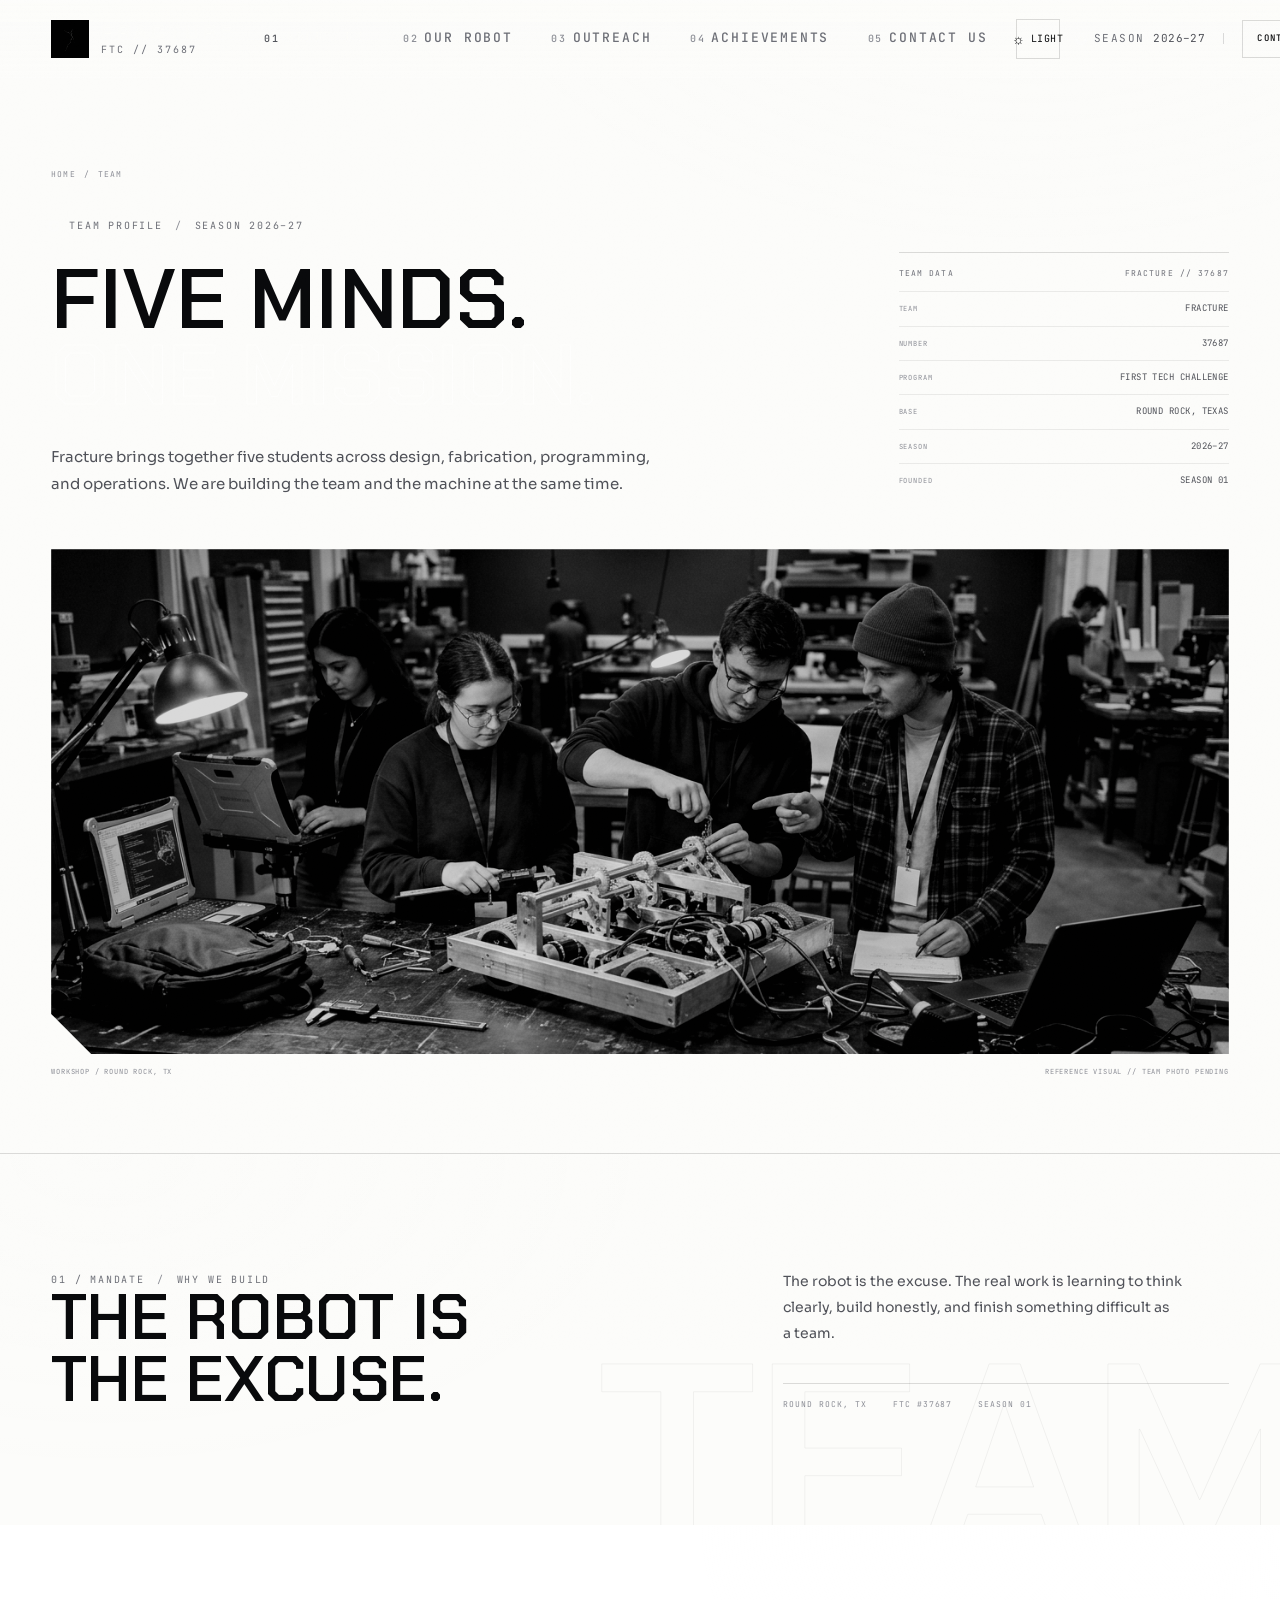
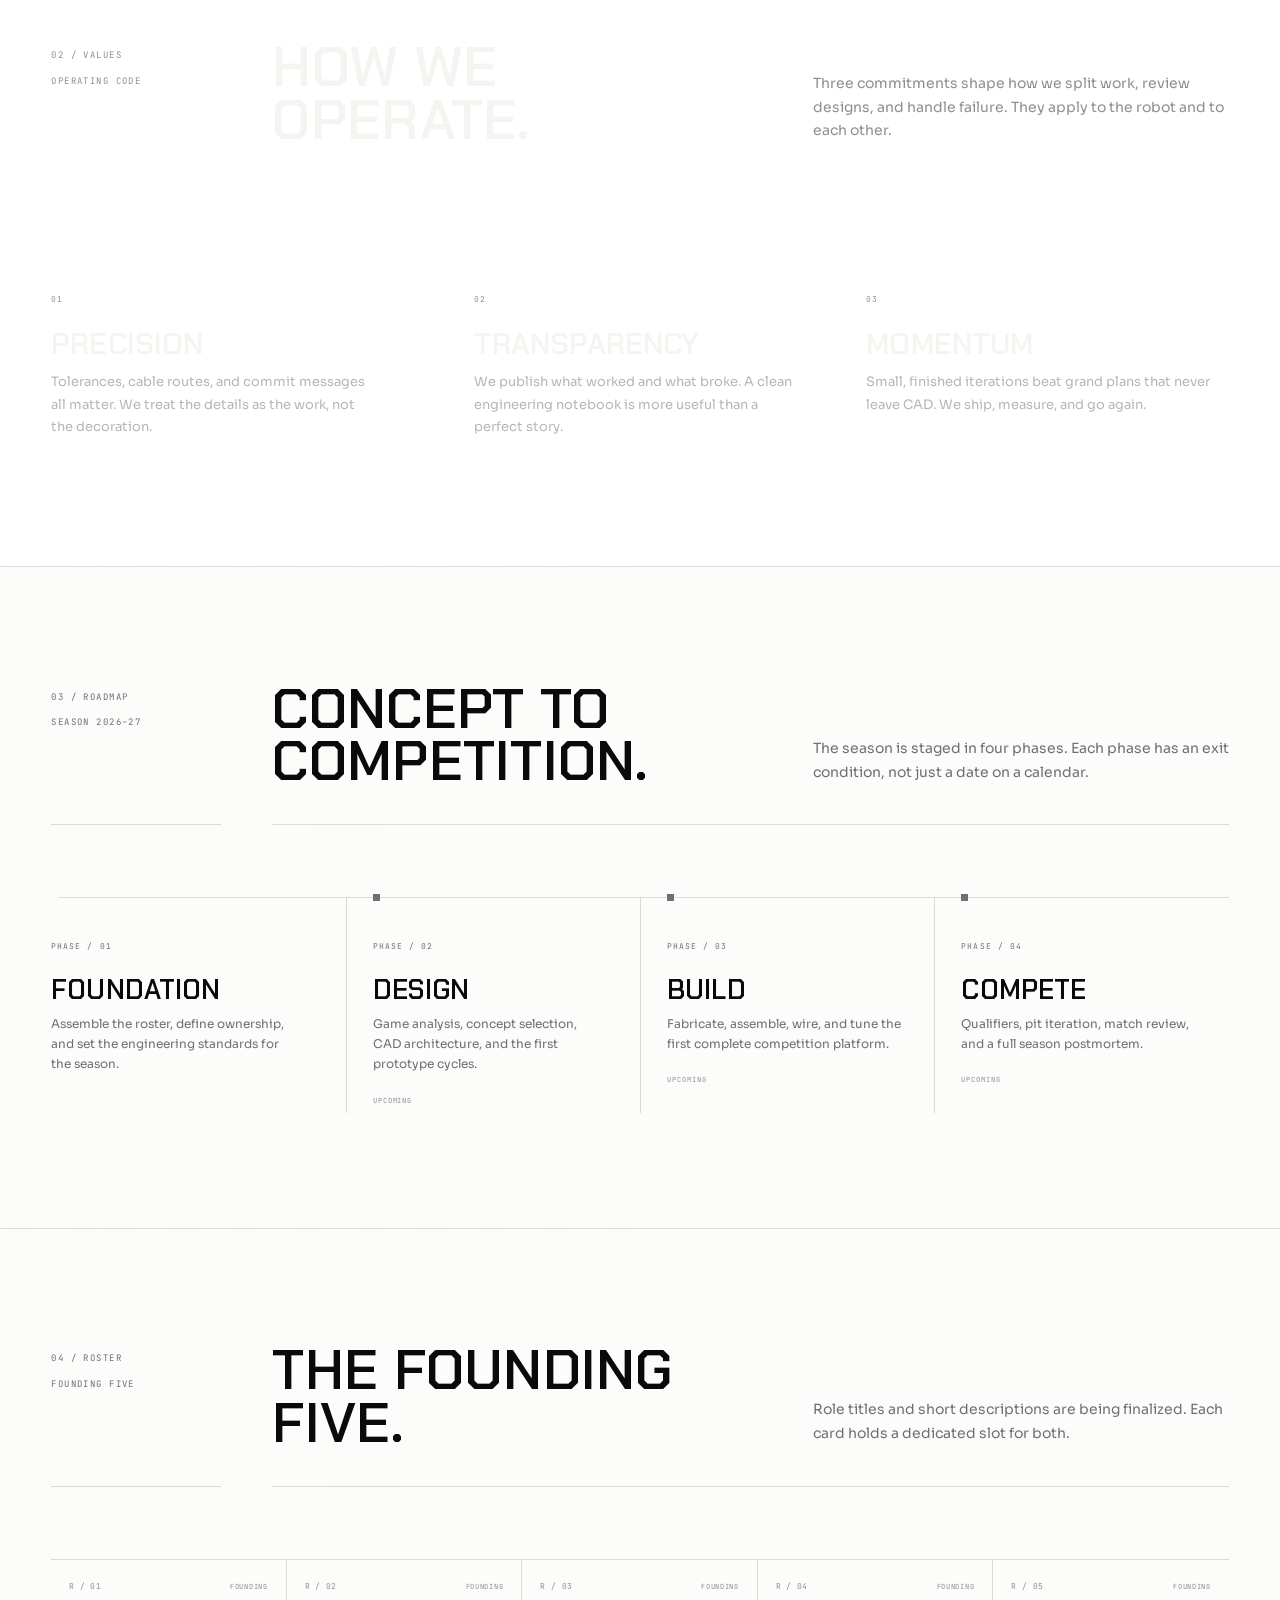
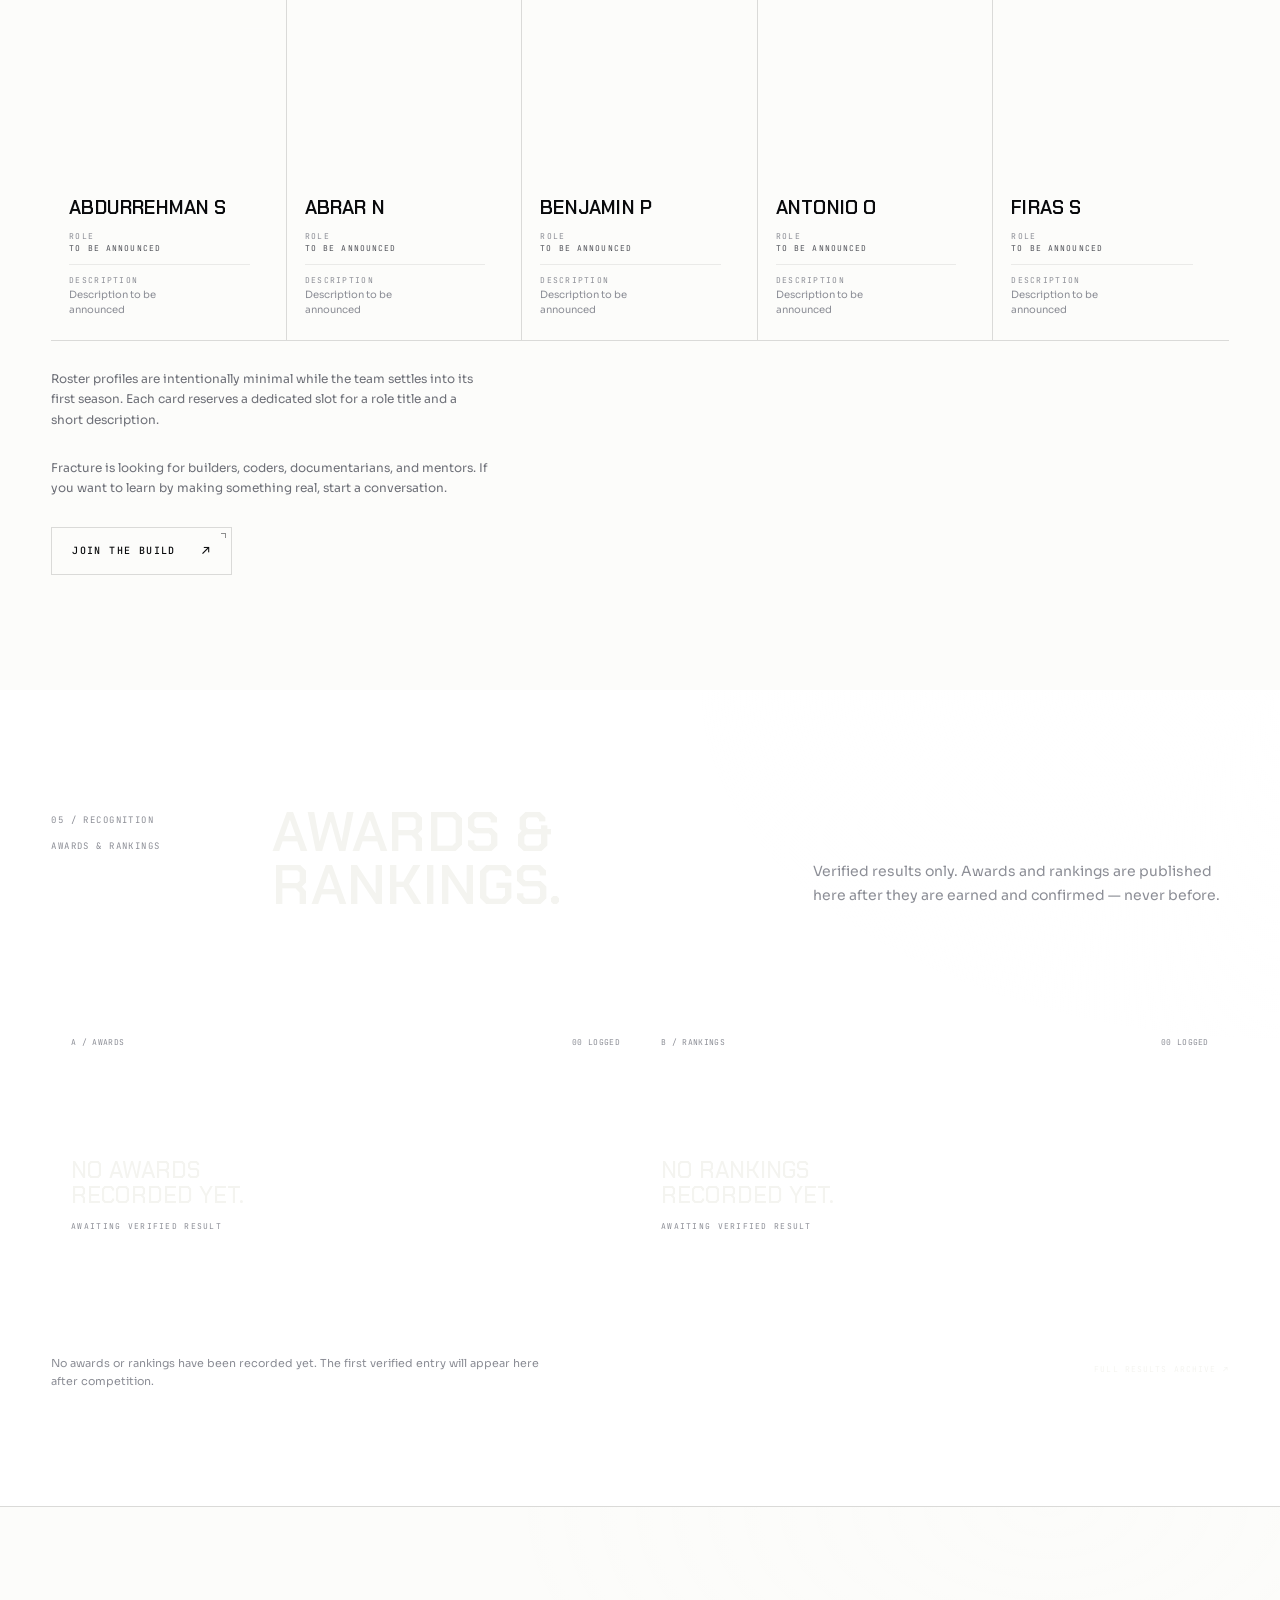
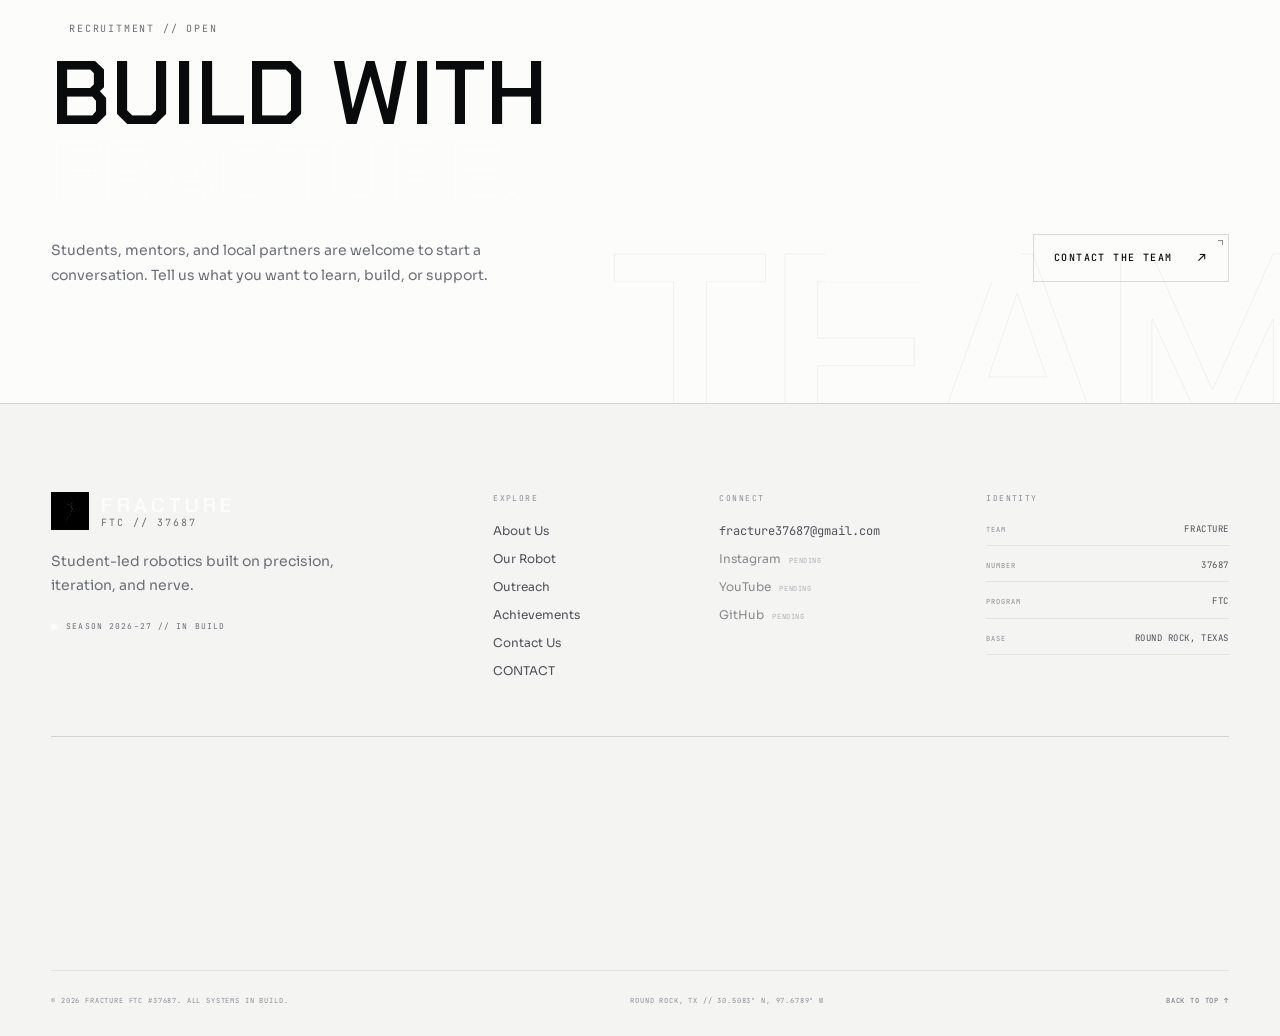
==== commit 373483f0: "Redesign homepage as landing page, remove sponsors page, add light/dark mode, update typography" ====
--- a/about.html
+++ b/about.html
@@ -164,7 +164,7 @@
         </div>
         <div class="cta-band__actions">
           <a class="btn btn--primary" href="contact.html">CONTACT THE TEAM <span class="btn-arrow" aria-hidden="true">&#8599;</span></a>
-          <a class="btn btn--ghost" href="sponsors.html">SPONSOR THE BUILD <span class="btn-arrow" aria-hidden="true">&#8599;</span></a>
+          <a class="btn btn--ghost" href="contact.html">CONTACT THE TEAM <span class="btn-arrow" aria-hidden="true">&#8599;</span></a>
         </div>
       </div>
       <span class="ghost-word cta-band__ghost" aria-hidden="true">TEAM</span>
--- a/assets/css/styles.css
+++ b/assets/css/styles.css
@@ -1,5 +1,5 @@
-/* ==========================================================================
-   FRACTURE #37687 — MINIMAL MONOCHROME SYSTEM
+﻿/* ==========================================================================
+   FRACTURE #37687 â€” MINIMAL MONOCHROME SYSTEM
    Flat surfaces. Hairline structure. Oversized type. No metal, no bevels.
    ========================================================================== */
 
@@ -38,6 +38,115 @@
   --ease-io: cubic-bezier(0.65, 0, 0.35, 1);
 }
 
+/* Light mode overrides */
+html.theme-light {
+  --black: #fcfcfa;
+  --black-2: #f4f4f2;
+  --black-3: #eaeae8;
+  --paper: #ffffff;
+  --paper-2: #fafafa;
+
+  --text: #090a0c;
+  --text-soft: #505259;
+  --text-muted: #6d6f77;
+  --text-dim: #8c8e96;
+
+  --light-text: #f4f4f0;
+  --light-soft: #b5b6bc;
+  --light-muted: #8c8e96;
+
+  --line: rgba(9, 10, 12, 0.14);
+  --line-soft: rgba(9, 10, 12, 0.07);
+  --line-strong: rgba(9, 10, 12, 0.32);
+  --line-dark: rgba(255, 255, 255, 0.16);
+  --line-dark-soft: rgba(255, 255, 255, 0.08);
+  --line-dark-strong: rgba(255, 255, 255, 0.4);
+}
+
+/* Theme-specific component overrides */
+html.theme-light .site-header {
+  background: linear-gradient(180deg, rgba(252, 252, 250, 0.85), rgba(252, 252, 250, 0.5));
+}
+
+html.theme-light .site-header.is-scrolled {
+  background: rgba(252, 252, 250, 0.95);
+  border-bottom-color: var(--line-dark-soft);
+  backdrop-filter: blur(16px) saturate(1.05);
+}
+
+html.theme-light .mobile-drawer {
+  background: var(--black-2);
+  border-left-color: var(--line-dark);
+}
+
+html.theme-light body.nav-open::before {
+  background: rgba(255, 255, 255, 0.6);
+}
+
+html.theme-light .noise {
+  opacity: 0.015;
+}
+
+html.theme-light .ghost-word {
+  -webkit-text-stroke-color: rgba(9, 10, 12, 0.05);
+}
+
+/* Theme toggle */
+.theme-toggle {
+  position: relative;
+  display: inline-flex;
+  align-items: center;
+  justify-content: center;
+  width: 44px;
+  height: 40px;
+  padding: 0;
+  border: 1px solid var(--line);
+  background: transparent;
+  color: var(--text);
+  font-family: var(--font-display);
+  font-size: 14px;
+  line-height: 1;
+  cursor: pointer;
+  transition:
+    border-color 0.25s var(--ease),
+    background-color 0.25s var(--ease),
+    color 0.25s var(--ease);
+}
+
+.theme-toggle:hover {
+  border-color: var(--line-strong);
+  background: rgba(255, 255, 255, 0.05);
+}
+
+.section--light .theme-toggle {
+  border-color: var(--line-dark);
+  color: var(--light-text);
+}
+
+.section--light .theme-toggle:hover {
+  background: rgba(9, 10, 12, 0.05);
+}
+
+.theme-toggle__label {
+  display: none;
+}
+
+@media (min-width: 700px) {
+  .theme-toggle__label {
+    display: inline-block;
+    margin-left: 6px;
+    font-family: var(--font-mono);
+    font-size: 10px;
+    letter-spacing: 0.14em;
+    text-transform: uppercase;
+  }
+}
+
+.theme-toggle:focus-visible {
+  outline: 2px solid var(--text);
+  outline-offset: 2px;
+}
+
 /* --------------------------------------------------------------------------
    RESET / BASE
    -------------------------------------------------------------------------- */
@@ -62,9 +171,9 @@
   background: var(--black);
   color: var(--text);
   font-family: var(--font-body);
-  font-size: 16px;
-  font-weight: 300;
-  line-height: 1.65;
+  font-size: 17px;
+  font-weight: 400;
+  line-height: 1.7;
   overflow-x: hidden;
 }
 
@@ -630,7 +739,7 @@
 
 .brand-name {
   font-family: var(--font-display);
-  font-size: 18px;
+  font-size: 20px;
   font-weight: 700;
   letter-spacing: 0.2em;
   line-height: 1;
@@ -639,7 +748,7 @@
 
 .brand-sub {
   font-family: var(--font-mono);
-  font-size: 8px;
+  font-size: 10px;
   letter-spacing: 0.2em;
   line-height: 1;
   color: var(--text-muted);
@@ -648,7 +757,7 @@
 .primary-nav {
   display: flex;
   align-items: center;
-  gap: clamp(18px, 2.4vw, 34px);
+  gap: clamp(22px, 3vw, 40px);
   margin-left: auto;
 }
 
@@ -656,10 +765,11 @@
   position: relative;
   display: inline-flex;
   align-items: baseline;
-  gap: 5px;
-  padding-block: 8px;
-  font-family: var(--font-mono);
-  font-size: 10px;
+  gap: 6px;
+  padding-block: 10px;
+  font-family: var(--font-mono);
+  font-size: 13px;
+  font-weight: 500;
   letter-spacing: 0.14em;
   text-transform: uppercase;
   color: var(--text-muted);
@@ -668,7 +778,7 @@
 }
 
 .nav-index {
-  font-size: 7px;
+  font-size: 10px;
   color: var(--text-dim);
   transition: color 0.25s var(--ease);
 }
@@ -711,12 +821,13 @@
 .header-status {
   display: flex;
   align-items: center;
-  gap: 9px;
+  gap: 10px;
   padding-right: 18px;
   border-right: 1px solid var(--line);
   font-family: var(--font-mono);
-  font-size: 8px;
+  font-size: 11px;
   letter-spacing: 0.14em;
+  line-height: 1;
   text-transform: uppercase;
   color: var(--text-muted);
   white-space: nowrap;
@@ -1059,320 +1170,265 @@
    HERO
    -------------------------------------------------------------------------- */
 
-.hero-home {
+/* --------------------------------------------------------------------------
+   HOME â€” LANDING PAGE
+   -------------------------------------------------------------------------- */
+
+/* Homepage cover: centered logo + team identity. */
+.home-cover {
   position: relative;
   overflow: hidden;
-  background:
-    radial-gradient(1100px 720px at 82% -12%, rgba(255, 255, 255, 0.07), transparent 58%),
-    var(--black);
+  background: var(--black);
   border-bottom: 1px solid var(--line);
-}
-
-.hero-home::before {
+  min-height: 100vh;
+  display: flex;
+  align-items: center;
+  justify-content: center;
+}
+
+.home-cover::before {
   content: "";
   position: absolute;
   inset: 0;
   z-index: 0;
   background-image:
-    linear-gradient(90deg, var(--line-soft) 1px, transparent 1px),
-    linear-gradient(var(--line-soft) 1px, transparent 1px);
-  background-size: 96px 96px;
-  opacity: 0.3;
-  -webkit-mask-image: linear-gradient(180deg, #000 0%, transparent 72%);
-  mask-image: linear-gradient(180deg, #000 0%, transparent 72%);
+    linear-gradient(var(--line-soft) 1px, transparent 1px),
+    linear-gradient(90deg, var(--line-soft) 1px, transparent 1px);
+  background-size: 64px 64px;
+  opacity: 0.25;
   pointer-events: none;
 }
 
-.hero-home::after {
+.home-cover::after {
   content: "";
   position: absolute;
   inset: 0;
   z-index: 1;
-  background: radial-gradient(
-    620px circle at var(--mx, 78%) var(--my, 16%),
-    rgba(255, 255, 255, 0.055),
-    transparent 58%
-  );
+  background-image:
+    linear-gradient(
+      33deg,
+      transparent 62%,
+      rgba(255, 255, 255, 0.06) 62%,
+      rgba(255, 255, 255, 0.06) 64%,
+      transparent 64%
+    ),
+    linear-gradient(
+      147deg,
+      transparent 58%,
+      rgba(255, 255, 255, 0.045) 58%,
+      rgba(255, 255, 255, 0.045) 60%,
+      transparent 60%
+    );
+  background-size: 140px 140px, 200px 200px;
+  opacity: 0.35;
   pointer-events: none;
 }
 
-.hero-layout {
+@keyframes grid-drift {
+  0% { background-position: 0 0, 0 0; }
+  100% { background-position: 64px 64px, 0 0; }
+}
+
+.home-cover::before {
+  animation: grid-drift 20s linear infinite;
+}
+
+.home-cover__inner {
+  position: relative;
+  z-index: 4;
+  text-align: center;
+  padding-block: clamp(60px, 8vw, 120px);
+  padding-inline: var(--pad);
+  max-width: 720px;
+}
+
+.home-logo {
+  position: relative;
+  z-index: 5;
+  margin: 0 auto clamp(20px, 3vw, 36px);
+  display: inline-block;
+}
+
+.home-logo__mark {
+  display: block;
+  width: 160px;
+  height: 160px;
+  transition: transform 0.5s var(--ease), filter 0.5s var(--ease);
+}
+
+.home-cover:hover .home-logo__mark {
+  transform: rotate(-4deg) scale(1.03);
+}
+
+.home-title {
+  position: relative;
+  z-index: 5;
+  margin: 0 0 clamp(12px, 2vw, 20px);
+  font-size: clamp(4rem, 10vw, 8rem);
+  font-weight: 700;
+  line-height: 0.92;
+  letter-spacing: -0.01em;
+  text-transform: uppercase;
+  color: var(--white);
+}
+
+.home-number {
+  display: inline-block;
+  position: relative;
+  z-index: 5;
+  margin-bottom: clamp(10px, 2vw, 16px);
+  font-size: clamp(2.2rem, 6vw, 4rem);
+  font-weight: 500;
+  line-height: 1;
+  letter-spacing: -0.02em;
+  color: var(--text-soft);
+}
+
+.home-sub {
+  position: relative;
+  z-index: 5;
+  font-family: var(--font-mono);
+  font-size: 12px;
+  font-weight: 500;
+  letter-spacing: 0.25em;
+  line-height: 1.5;
+  text-transform: uppercase;
+  color: var(--text-muted);
+}
+
+/* Navigation grid â€” landing page cards. */
+.home-nav-section {
+  border-top: none;
+  padding-top: clamp(60px, 8vw, 100px);
+}
+
+.nav-grid {
   display: grid;
-  grid-template-columns: minmax(0, 1.08fr) minmax(0, 0.92fr);
-  align-items: center;
-  gap: clamp(16px, 3vw, 44px);
-  padding-top: clamp(44px, 6vw, 82px);
-  padding-bottom: clamp(44px, 6vw, 76px);
-}
-
-.hero-copy {
-  position: relative;
-  z-index: 4;
-}
-
-.hero-kicker {
-  display: flex;
-  flex-wrap: wrap;
-  align-items: center;
-  gap: 11px;
-  font-family: var(--font-mono);
-  font-size: 9px;
-  letter-spacing: 0.16em;
-  line-height: 1.5;
-  text-transform: uppercase;
-  color: var(--text-muted);
-}
-
-.hero-title {
-  position: relative;
-  z-index: 5;
-  width: calc(100% + clamp(30px, 7vw, 110px));
-  margin-top: clamp(22px, 3vw, 36px);
-  font-size: clamp(3.4rem, 8.2vw, 7.7rem);
-  font-weight: 600;
-  line-height: 0.84;
-  letter-spacing: -0.004em;
-}
-
-.hero-title-line {
-  display: block;
-  overflow: hidden;
-  padding-bottom: 0.06em;
-}
-
-.hero-title-line > span {
-  display: block;
-  animation: title-rise 1s var(--ease) both;
-}
-
-.hero-title-line:nth-child(2) > span {
-  animation-delay: 0.12s;
-}
-
-.hero-title-line--outline > span {
-  color: transparent;
-  -webkit-text-stroke: 1.2px rgba(255, 255, 255, 0.6);
-}
-
-.hero-title-shard {
-  display: inline-block;
-  width: 0.075em;
-  height: 0.68em;
-  margin-left: 0.07em;
-  background: var(--white);
-  transform: skew(-17deg);
-  vertical-align: -0.02em;
-  animation: shard-pulse 4.5s var(--ease-io) infinite;
-}
-
-@keyframes title-rise {
-  from {
-    opacity: 0;
-    transform: translateY(0.45em);
-  }
-  to {
-    opacity: 1;
-    transform: translateY(0);
-  }
-}
-
-@keyframes shard-pulse {
-  0%, 100% { opacity: 1; }
-  50% { opacity: 0.32; }
-}
-
-.hero-lede {
-  max-width: 47ch;
-  margin-top: clamp(24px, 3vw, 34px);
-  font-size: clamp(14px, 1.15vw, 16px);
-  line-height: 1.75;
-  color: var(--text-soft);
-}
-
-.hero-actions {
-  display: flex;
-  flex-wrap: wrap;
-  align-items: center;
-  gap: 12px 20px;
-  margin-top: clamp(28px, 3.5vw, 40px);
-}
-
-.hero-specs {
-  display: flex;
-  flex-wrap: wrap;
-  gap: 16px 34px;
-  margin-top: clamp(34px, 4vw, 52px);
-  padding-top: 18px;
-  border-top: 1px solid var(--line);
-}
-
-.hero-spec {
-  display: flex;
-  align-items: baseline;
-  gap: 8px;
-  font-family: var(--font-mono);
-  font-size: 8px;
-  letter-spacing: 0.13em;
-  line-height: 1.4;
-  text-transform: uppercase;
-  color: var(--text-dim);
-}
-
-.hero-spec strong {
-  font-size: 9px;
-  font-weight: 500;
-  color: var(--text-soft);
-}
-
-.hero-visual {
-  position: relative;
-  z-index: 3;
-  min-height: clamp(440px, 55vw, 620px);
-  margin-left: clamp(-56px, -4vw, -20px);
-}
-
-.hero-frame {
-  position: relative;
-  height: 100%;
-  min-height: inherit;
-  overflow: hidden;
-  background: var(--black-3);
-  clip-path: polygon(13% 0, 100% 0, 100% 100%, 0 100%, 0 15%);
-}
-
-.hero-media,
-.hero-media img {
+  grid-template-columns: repeat(auto-fit, minmax(260px, 1fr));
+  gap: clamp(20px, 3vw, 36px);
+  padding-block: 0 clamp(40px, 6vw, 72px);
+}
+
+.nav-card {
+  position: relative;
+  display: flex;
+  flex-direction: column;
+  align-items: flex-start;
+  gap: 14px;
+  padding: clamp(32px, 5vw, 52px) clamp(24px, 4vw, 40px);
+  border: 1px solid var(--line);
+  background: var(--black-2);
+  color: var(--text);
+  text-decoration: none;
+  transition:
+    border-color 0.3s var(--ease),
+    background-color 0.3s var(--ease),
+    transform 0.35s var(--ease);
+  cursor: pointer;
+}
+
+.nav-card::before {
+  content: "";
   position: absolute;
   inset: 0;
-  width: 100%;
-  height: 100%;
-}
-
-.hero-media img {
-  object-fit: cover;
-  object-position: 50% 58%;
-  filter: grayscale(1) contrast(1.08) brightness(0.86);
-  animation: hero-image 1.6s var(--ease) both;
-}
-
-@keyframes hero-image {
-  from { transform: scale(1.05); opacity: 0; }
-  to { transform: scale(1); opacity: 1; }
-}
-
-.hero-veil {
-  position: absolute;
-  inset: 0;
-  z-index: 1;
-  background:
-    linear-gradient(90deg, rgba(5, 5, 6, 0.92) 0%, rgba(5, 5, 6, 0.28) 26%, transparent 58%),
-    linear-gradient(0deg, rgba(5, 5, 6, 0.86) 0%, transparent 44%);
+  z-index: 0;
+  background-image:
+    linear-gradient(var(--line-soft) 1px, transparent 1px),
+    linear-gradient(90deg, var(--line-soft) 1px, transparent 1px);
+  background-size: 48px 48px;
+  opacity: 0.4;
   pointer-events: none;
-}
-
-.hero-scan {
-  position: absolute;
-  left: 0;
-  right: 0;
-  top: 0;
+  transition: opacity 0.3s var(--ease);
+}
+
+.nav-card__index {
+  position: relative;
   z-index: 2;
-  height: 1px;
-  background: linear-gradient(90deg, transparent, rgba(255, 255, 255, 0.55), transparent);
-  opacity: 0.35;
-  animation: hero-scan 7s linear infinite;
-  pointer-events: none;
-}
-
-@keyframes hero-scan {
-  0% { transform: translateY(0); opacity: 0; }
-  12% { opacity: 0.4; }
-  88% { opacity: 0.25; }
-  100% { transform: translateY(620px); opacity: 0; }
-}
-
-.hero-frame-tag {
-  position: absolute;
-  z-index: 3;
-  display: flex;
-  flex-direction: column;
-  gap: 4px;
-  font-family: var(--font-mono);
-  font-size: 7px;
+  font-size: 10px;
+  font-weight: 500;
+  letter-spacing: 0.18em;
+  color: var(--text-dim);
+  text-transform: uppercase;
+}
+
+.nav-card__title {
+  position: relative;
+  z-index: 2;
+  margin: 0;
+  font-size: clamp(1.7rem, 3vw, 2rem);
+  font-weight: 600;
+  line-height: 1.15;
+  letter-spacing: -0.005em;
+  text-transform: uppercase;
+  color: var(--white);
+  transition: color 0.3s var(--ease);
+}
+
+.nav-card__arrow {
+  position: relative;
+  z-index: 2;
+  font-family: var(--font-mono);
+  font-size: 14px;
+  color: var(--text-muted);
+  align-self: flex-start;
+  transition: transform 0.3s var(--ease), color 0.3s var(--ease);
+}
+
+.nav-card:hover {
+  border-color: var(--line-strong);
+  background: var(--black-3);
+  transform: translateY(-4px);
+}
+
+.nav-card:hover .nav-card__title {
+  color: var(--text-soft);
+}
+
+.nav-card:hover .nav-card__arrow {
+  transform: translate(4px, -2px);
+  color: var(--text-soft);
+}
+
+.nav-card:focus-visible {
+  outline: 2px solid var(--text);
+  outline-offset: 6px;
+}
+
+.section--light .nav-card {
+  background: var(--paper);
+  border-color: var(--line-dark);
+  color: var(--light-text);
+}
+
+.section--light .nav-card__title {
+  color: var(--light-text);
+}
+
+.section--light .nav-card__index,
+.section--light .nav-card__arrow {
+  color: var(--light-muted);
+}
+
+.section--light .nav-card:hover {
+  background: var(--paper-2);
+  border-color: var(--line-dark-strong);
+}
+
+/* Home note line. */
+.home-note-section {
+  padding-block: clamp(40px, 6vw, 72px);
+  text-align: center;
+  border-top: none;
+}
+
+.home-note {
+  font-size: 13px;
   letter-spacing: 0.14em;
-  line-height: 1.5;
-  text-transform: uppercase;
   color: var(--text-muted);
 }
 
-.hero-frame-tag strong {
-  font-size: 9px;
-  font-weight: 500;
-  color: var(--text-soft);
-}
-
-.hero-frame-tag--tl {
-  top: 21%;
-  left: 7%;
-}
-
-.hero-frame-tag--br {
-  right: 24px;
-  bottom: 22px;
-  text-align: right;
-}
-
-.hero-frame-tag--br strong {
-  font-family: var(--font-display);
-  font-size: clamp(1.5rem, 3vw, 2.2rem);
-  letter-spacing: 0.04em;
-  color: var(--white);
-}
-
-.hero-vertical {
-  position: absolute;
-  right: 12px;
-  top: 50%;
-  z-index: 3;
-  transform: rotate(90deg) translateX(50%);
-  transform-origin: right center;
-  font-family: var(--font-mono);
-  font-size: 7px;
-  letter-spacing: 0.22em;
-  text-transform: uppercase;
-  color: var(--text-dim);
-  white-space: nowrap;
-}
-
-.hero-visual-foot {
-  display: flex;
-  justify-content: space-between;
-  gap: 16px;
-  margin-top: 12px;
-  font-family: var(--font-mono);
-  font-size: 7px;
-  letter-spacing: 0.12em;
-  line-height: 1.5;
-  text-transform: uppercase;
-  color: var(--text-dim);
-}
-
-.hero-scroll {
-  display: flex;
-  align-items: center;
-  gap: 14px;
-  padding-bottom: 26px;
-  font-family: var(--font-mono);
-  font-size: 7px;
-  letter-spacing: 0.18em;
-  text-transform: uppercase;
-  color: var(--text-dim);
-}
-
-.hero-scroll::after {
-  content: "";
-  width: 54px;
-  height: 1px;
-  background: var(--line);
+.section--light .home-note {
+  color: var(--light-muted);
 }
 
 /* --------------------------------------------------------------------------
@@ -2727,7 +2783,7 @@
 }
 
 /* --------------------------------------------------------------------------
-   ROBOT — SPEC TABLE, ACCORDION, CAD
+   ROBOT â€” SPEC TABLE, ACCORDION, CAD
    -------------------------------------------------------------------------- */
 
 .spec-table-wrap {
@@ -3041,7 +3097,7 @@
 }
 
 /* --------------------------------------------------------------------------
-   OUTREACH — FILTERS / PROGRAM FILE ROWS
+   OUTREACH â€” FILTERS / PROGRAM FILE ROWS
    -------------------------------------------------------------------------- */
 
 .filter-bar {
@@ -3604,239 +3660,6 @@
   left: 28px;
 }
 
-/* --------------------------------------------------------------------------
-   SPONSORS
-   -------------------------------------------------------------------------- */
-
-.slot-grid {
-  display: grid;
-  grid-template-columns: repeat(4, minmax(0, 1fr));
-  border-top: 1px solid var(--line-dark);
-  border-bottom: 1px solid var(--line-dark);
-}
-
-.sponsor-slot {
-  position: relative;
-  display: flex;
-  flex-direction: column;
-  justify-content: space-between;
-  gap: 24px;
-  min-height: 230px;
-  padding: 22px 22px 24px 0;
-  border-right: 1px solid var(--line-dark);
-  transition: background-color 0.35s var(--ease), color 0.35s var(--ease), padding-left 0.35s var(--ease);
-}
-
-.sponsor-slot + .sponsor-slot {
-  padding-left: 22px;
-}
-
-.sponsor-slot:last-child {
-  border-right: none;
-}
-
-.sponsor-slot:hover {
-  background: var(--black);
-  color: var(--white);
-}
-
-.sponsor-slot__plus {
-  font-family: var(--font-display);
-  font-size: clamp(2rem, 3.4vw, 3rem);
-  font-weight: 600;
-  line-height: 0.8;
-  color: transparent;
-  -webkit-text-stroke: 1px rgba(9, 10, 12, 0.45);
-  transition: -webkit-text-stroke-color 0.35s var(--ease);
-}
-
-.sponsor-slot:hover .sponsor-slot__plus {
-  -webkit-text-stroke-color: rgba(255, 255, 255, 0.6);
-}
-
-.sponsor-slot__code {
-  font-family: var(--font-mono);
-  font-size: 7px;
-  letter-spacing: 0.12em;
-  text-transform: uppercase;
-  color: var(--light-muted);
-  transition: color 0.35s var(--ease);
-}
-
-.sponsor-slot strong {
-  font-family: var(--font-display);
-  font-size: 1rem;
-  font-weight: 600;
-  letter-spacing: 0.06em;
-  text-transform: uppercase;
-}
-
-.sponsor-slot__note {
-  max-width: 22ch;
-  font-size: 11px;
-  line-height: 1.6;
-  color: var(--light-muted);
-  transition: color 0.35s var(--ease);
-}
-
-.sponsor-slot:hover .sponsor-slot__code,
-.sponsor-slot:hover .sponsor-slot__note {
-  color: var(--text-muted);
-}
-
-.tier-grid {
-  display: grid;
-  grid-template-columns: repeat(3, minmax(0, 1fr));
-  align-items: stretch;
-  border-top: 1px solid var(--line);
-  border-bottom: 1px solid var(--line);
-}
-
-.tier-card {
-  display: flex;
-  flex-direction: column;
-  padding: 28px 28px 30px 0;
-  border-right: 1px solid var(--line);
-}
-
-.tier-card + .tier-card {
-  padding-left: 28px;
-}
-
-.tier-card:last-child {
-  border-right: none;
-}
-
-.tier-card--featured {
-  background: var(--white);
-  color: var(--black);
-  padding: 28px;
-  border-right: none;
-}
-
-.tier-card--featured + .tier-card {
-  border-left: 1px solid var(--line);
-}
-
-.tier-card__head {
-  display: flex;
-  align-items: center;
-  justify-content: space-between;
-  gap: 14px;
-  font-size: 8px;
-  color: var(--text-muted);
-}
-
-.tier-card--featured .tier-card__head {
-  color: var(--light-muted);
-}
-
-.tier-card--featured .tag {
-  border-color: rgba(9, 10, 12, 0.3);
-  color: var(--light-text);
-}
-
-.tier-card h3 {
-  margin: 28px 0 8px;
-  font-size: clamp(1.6rem, 2.5vw, 2rem);
-}
-
-.tier-card__investment {
-  font-family: var(--font-mono);
-  font-size: 8px;
-  letter-spacing: 0.12em;
-  text-transform: uppercase;
-  color: var(--text-muted);
-}
-
-.tier-card--featured .tier-card__investment {
-  color: var(--light-muted);
-}
-
-.tier-list {
-  margin-top: 24px;
-  border-top: 1px solid var(--line);
-}
-
-.tier-card--featured .tier-list {
-  border-top-color: var(--line-dark);
-}
-
-.tier-list li {
-  position: relative;
-  padding: 10px 0 10px 16px;
-  border-bottom: 1px solid var(--line-soft);
-  font-size: 12px;
-  line-height: 1.65;
-  color: var(--text-soft);
-}
-
-.tier-card--featured .tier-list li {
-  border-bottom-color: var(--line-dark-soft);
-  color: var(--light-soft);
-}
-
-.tier-list li::before {
-  content: "+";
-  position: absolute;
-  left: 0;
-  top: 9px;
-  font-family: var(--font-mono);
-  font-size: 9px;
-  color: var(--text-dim);
-}
-
-.tier-card--featured .tier-list li::before {
-  color: var(--light-muted);
-}
-
-.funding-grid {
-  border-top: 1px solid var(--line-dark);
-}
-
-.funding-row {
-  display: grid;
-  grid-template-columns: 80px minmax(0, 1fr);
-  gap: 24px;
-  padding: 22px 0;
-  border-bottom: 1px solid var(--line-dark);
-  transition: padding-left 0.35s var(--ease);
-}
-
-.funding-row:hover {
-  padding-left: 10px;
-}
-
-.funding-row__priority {
-  font-family: var(--font-display);
-  font-size: clamp(1.8rem, 3.4vw, 2.8rem);
-  font-weight: 600;
-  line-height: 0.9;
-  color: transparent;
-  -webkit-text-stroke: 1px rgba(9, 10, 12, 0.4);
-}
-
-.funding-row h3 {
-  margin-bottom: 6px;
-  font-size: clamp(1.1rem, 1.7vw, 1.35rem);
-}
-
-.funding-row p {
-  max-width: 58ch;
-  font-size: 12px;
-  line-height: 1.7;
-  color: var(--light-soft);
-}
-
-.sponsor-note {
-  max-width: 52ch;
-  margin-top: 30px;
-  font-size: 12px;
-  line-height: 1.7;
-  color: var(--light-muted);
-}
-
-/* --------------------------------------------------------------------------
    CONTACT
    -------------------------------------------------------------------------- */
 
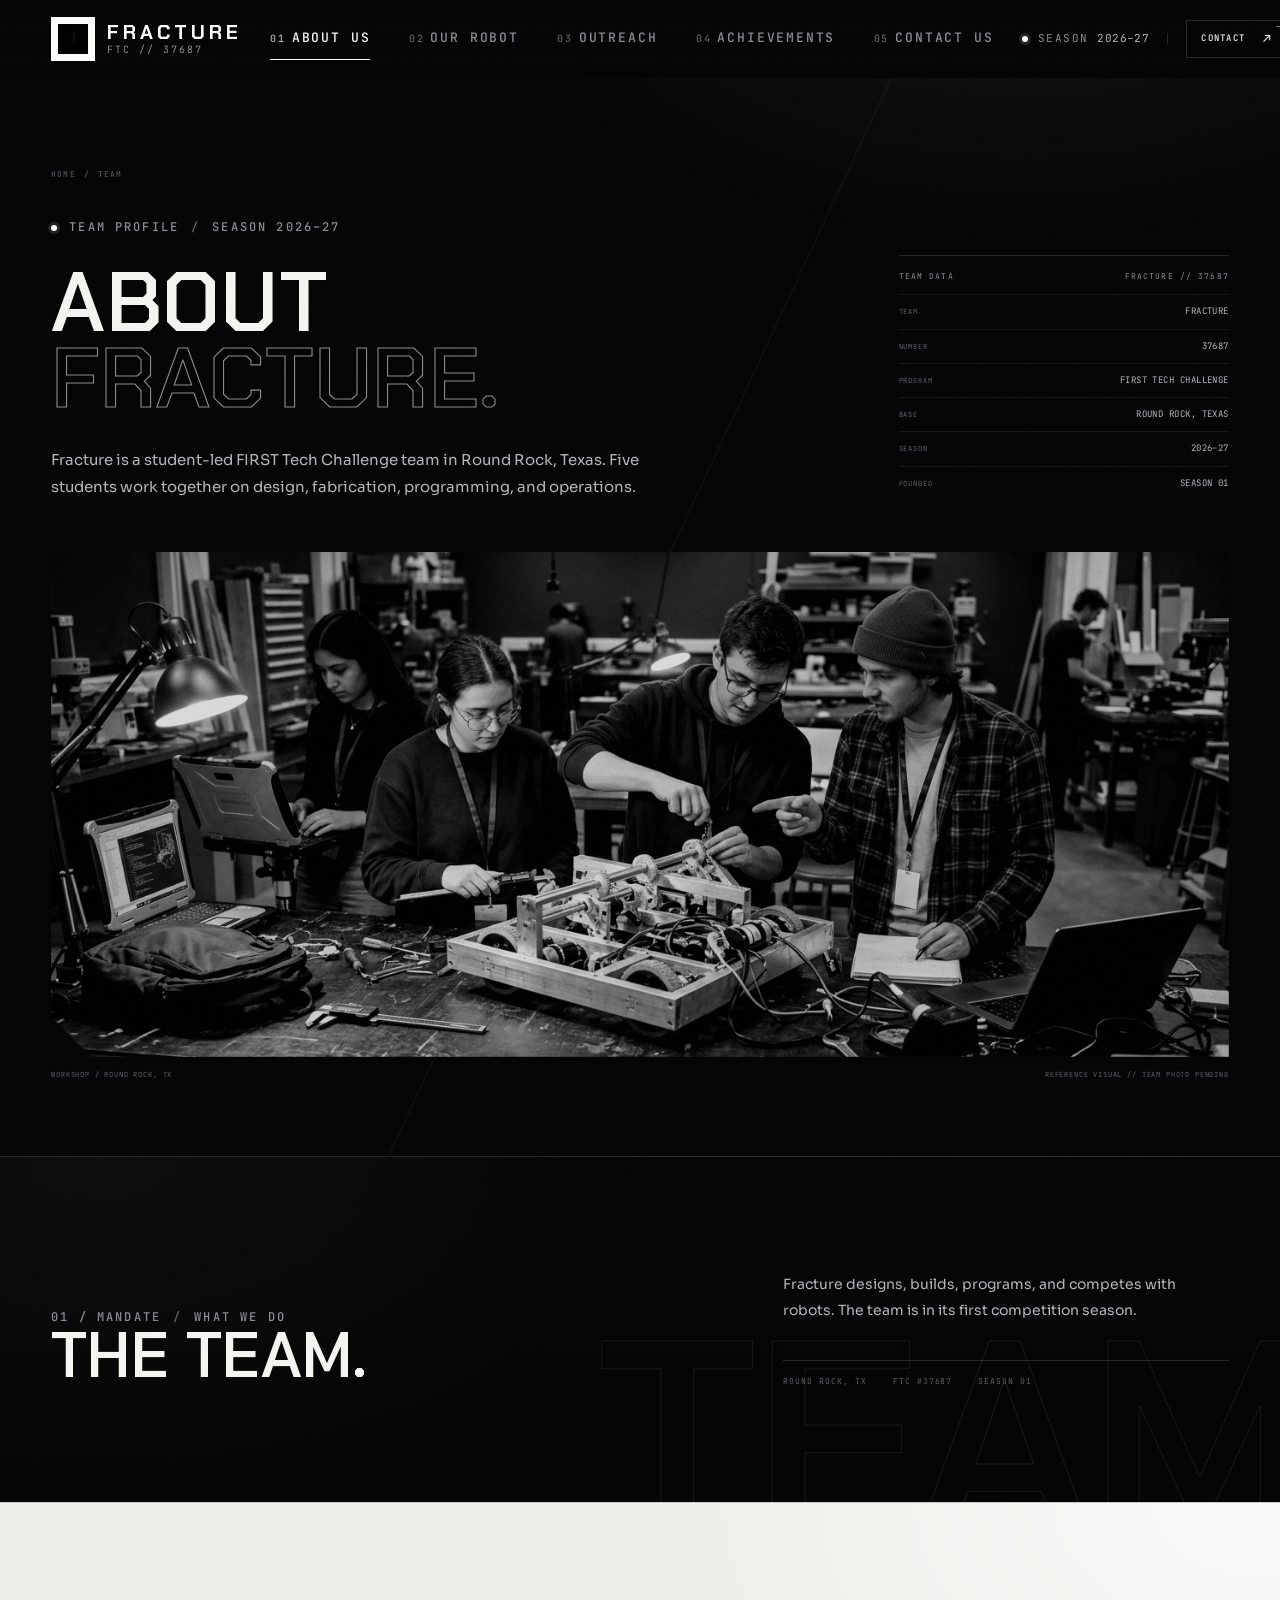
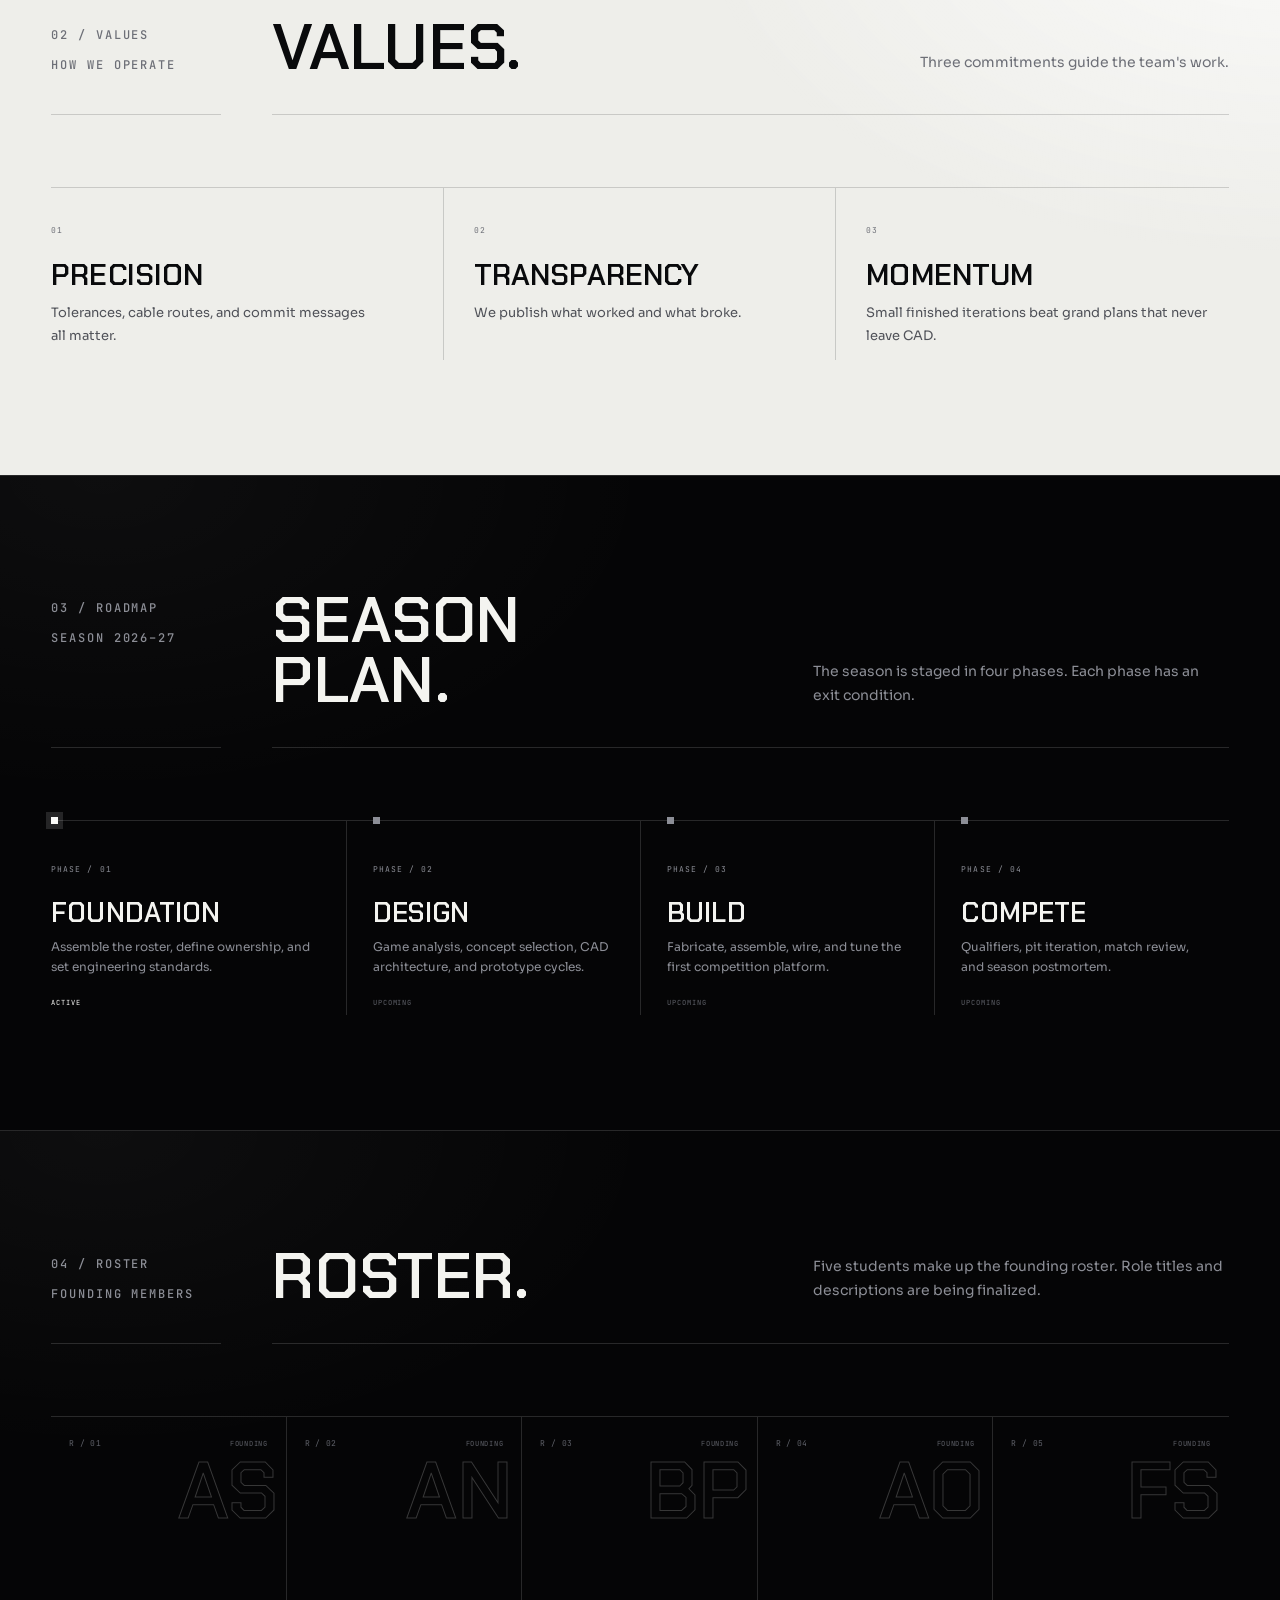
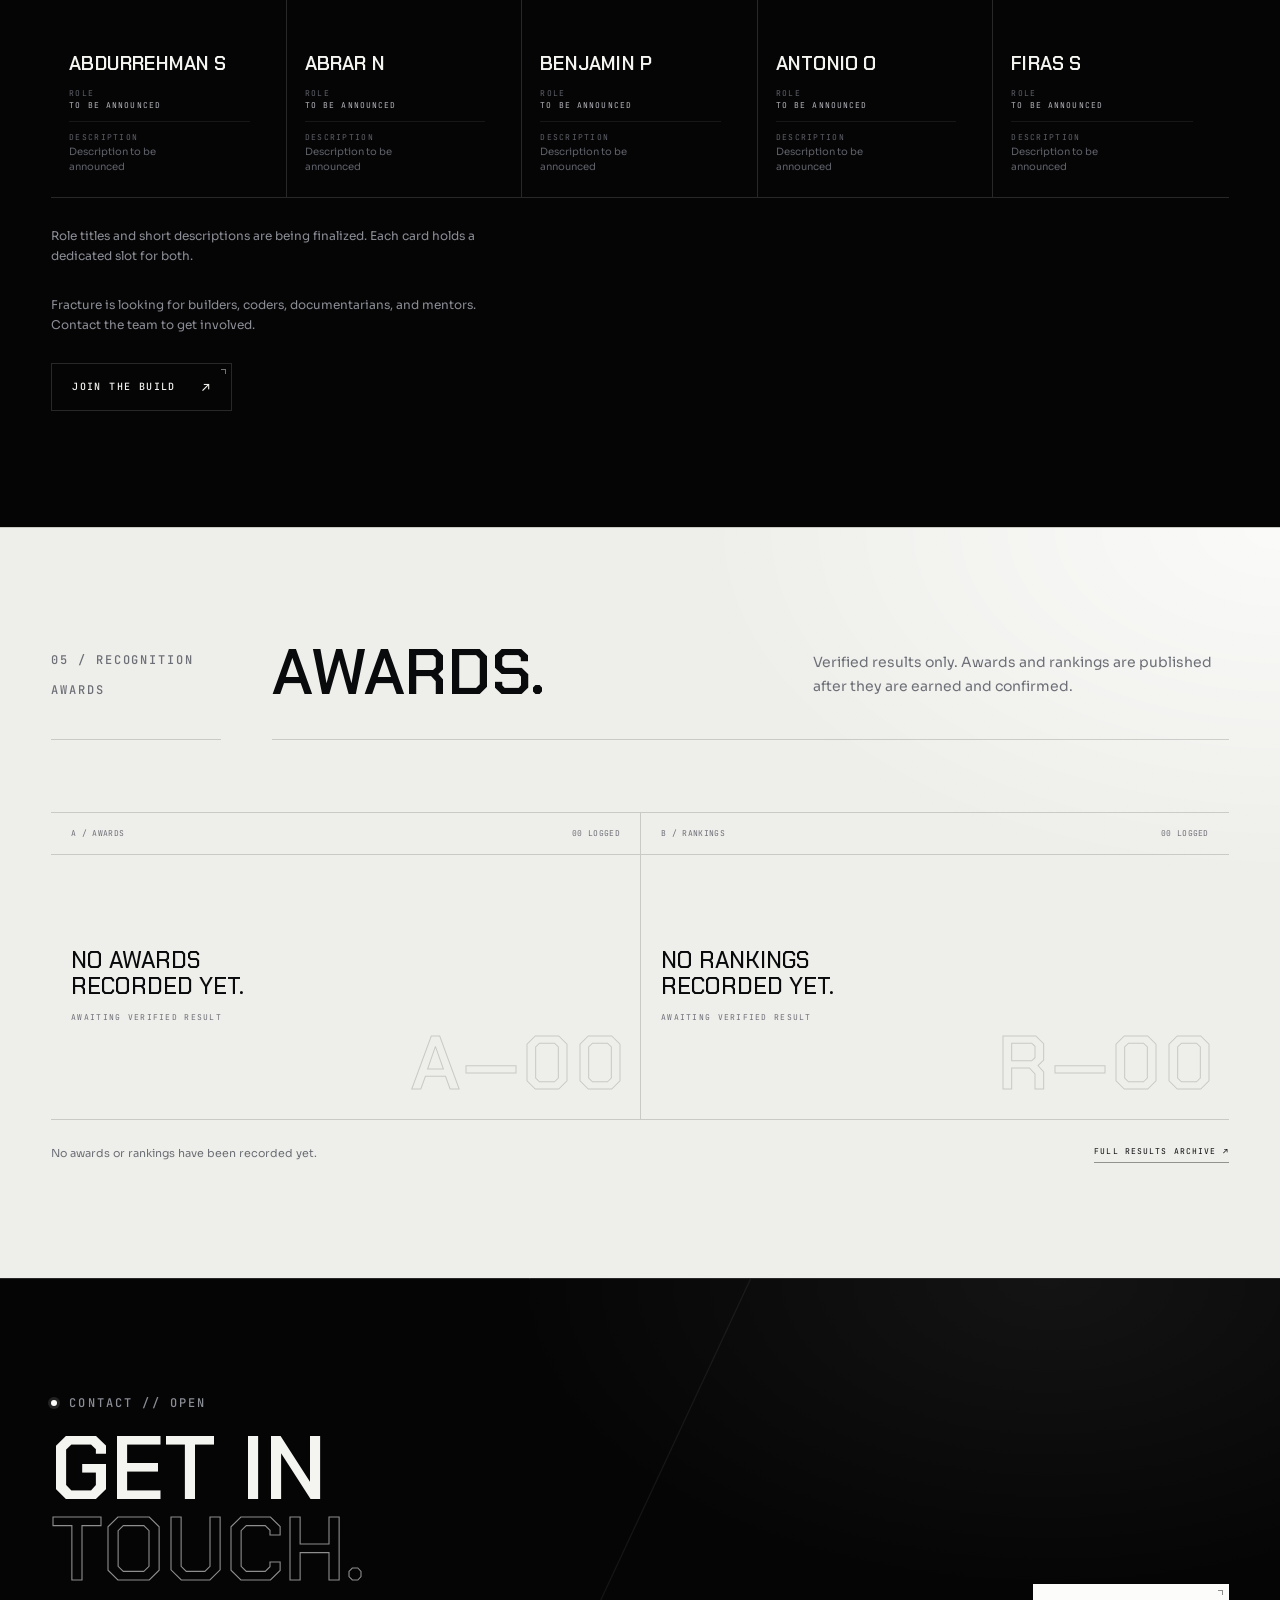
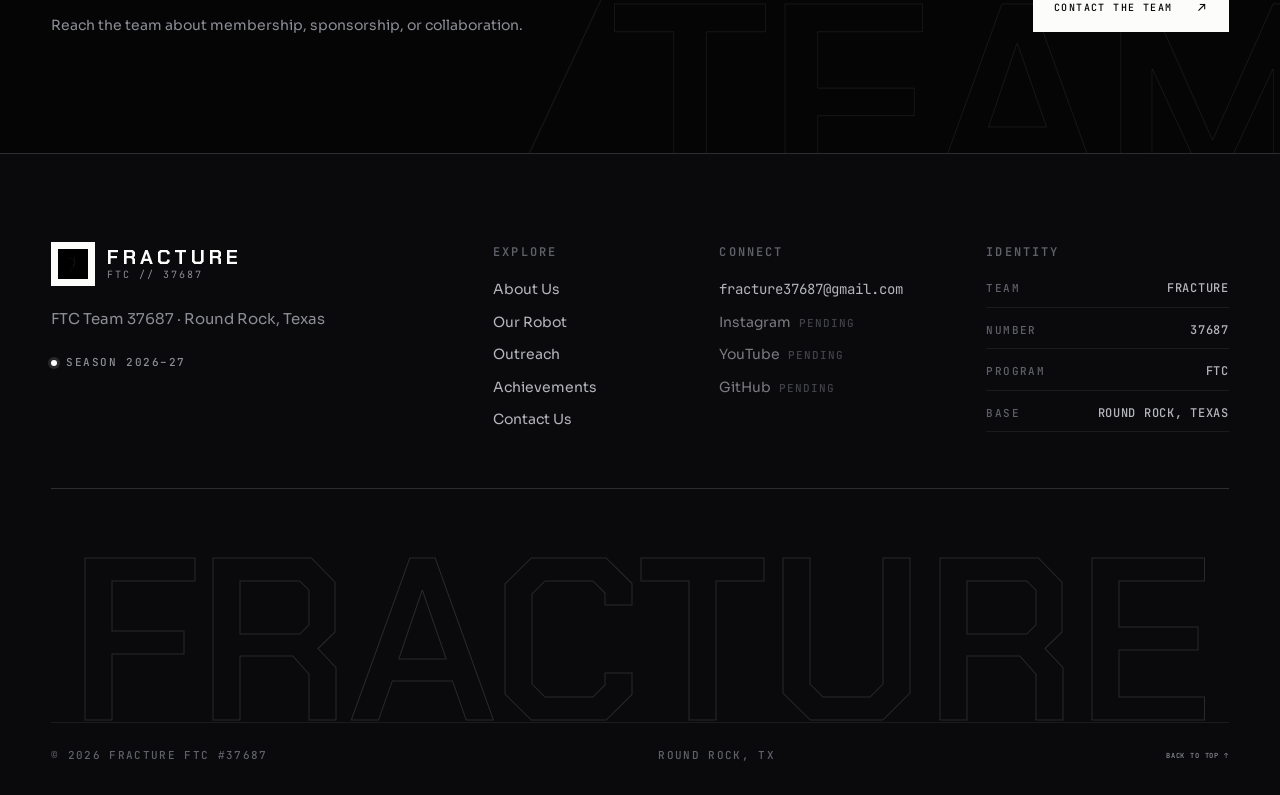
==== commit 15c8a496: "Refine design: restore homepage, remove AI writing, remove theme toggle, simplify achievements, remo" ====
--- a/about.html
+++ b/about.html
@@ -4,7 +4,7 @@
   <meta charset="utf-8" />
   <meta name="viewport" content="width=device-width, initial-scale=1" />
   <title>Team — Fracture #37687</title>
-  <meta name="description" content="Meet Fracture, a five-student FIRST Tech Challenge team in Round Rock, Texas. Our values, season roadmap, and founding roster." />
+  <meta name="description" content="Meet Fracture, a student-led FIRST Tech Challenge team in Round Rock, Texas. Five students working on design, fabrication, programming, and operations." />
   <meta name="theme-color" content="#050506" />
   <link rel="icon" type="image/svg+xml" href="assets/icons/favicon.svg" />
   <link rel="preconnect" href="https://fonts.googleapis.com" />
@@ -29,8 +29,8 @@
         <div class="page-hero__layout">
           <div>
             <span class="eyebrow"><span class="status-dot" aria-hidden="true"></span> TEAM PROFILE <span class="slash">/</span> SEASON 2026–27</span>
-            <h1 class="page-title display">FIVE MINDS.<br /><span class="outline-text">ONE MISSION.</span></h1>
-            <p class="page-lede" data-about="intro">Fracture brings together five students across design, fabrication, programming, and operations.</p>
+            <h1 class="page-title display">ABOUT<br /><span class="outline-text">FRACTURE.</span></h1>
+            <p class="page-lede" data-about="intro">Fracture is a student-led FIRST Tech Challenge team in Round Rock, Texas.</p>
           </div>
 
           <div class="data-panel">
@@ -59,11 +59,11 @@
       <div class="container">
         <div class="statement-layout">
           <div>
-            <span class="eyebrow">01 / MANDATE <span class="slash">/</span> WHY WE BUILD</span>
-            <h2 class="statement-title display">THE ROBOT IS<br />THE EXCUSE.</h2>
+            <span class="eyebrow">01 / MANDATE <span class="slash">/</span> WHAT WE DO</span>
+            <h2 class="statement-title display">THE TEAM.<br /></h2>
           </div>
           <div>
-            <p class="statement-body" data-about="statement">The real work is learning to think clearly, build honestly, and finish something difficult as a team.</p>
+            <p class="statement-body" data-about="statement">Fracture designs, builds, programs, and competes with robots. The team is in its first competition season.</p>
             <div class="statement-meta">
               <span>ROUND ROCK, TX</span>
               <span>FTC #37687</span>
@@ -79,12 +79,12 @@
         <div class="section-head">
           <div class="section-head__label">
             <span>02 / VALUES</span>
-            <span>OPERATING CODE</span>
+            <span>HOW WE OPERATE</span>
           </div>
           <div class="section-head__main">
-            <h2 class="section-title">HOW WE<br />OPERATE.</h2>
+            <h2 class="section-title">VALUES.</h2>
             <div class="section-head__aside">
-              <p>Three commitments shape how we split work, review designs, and handle failure. They apply to the robot and to each other.</p>
+              <p>Three commitments guide the team's work.</p>
             </div>
           </div>
         </div>
@@ -101,9 +101,9 @@
             <span>SEASON 2026–27</span>
           </div>
           <div class="section-head__main">
-            <h2 class="section-title">CONCEPT TO<br />COMPETITION.</h2>
+            <h2 class="section-title">SEASON<br />PLAN.</h2>
             <div class="section-head__aside">
-              <p>The season is staged in four phases. Each phase has an exit condition, not just a date on a calendar.</p>
+              <p>The season is staged in four phases. Each phase has an exit condition.</p>
             </div>
           </div>
         </div>
@@ -117,12 +117,12 @@
         <div class="section-head">
           <div class="section-head__label">
             <span>04 / ROSTER</span>
-            <span>FOUNDING FIVE</span>
+            <span>FOUNDING MEMBERS</span>
           </div>
           <div class="section-head__main">
-            <h2 class="section-title">THE FOUNDING<br />FIVE.</h2>
+            <h2 class="section-title">ROSTER.</h2>
             <div class="section-head__aside">
-              <p>Role titles and short descriptions are being finalized. Each card holds a dedicated slot for both.</p>
+              <p>Five students make up the founding roster. Role titles and descriptions are being finalized.</p>
             </div>
           </div>
         </div>
@@ -141,12 +141,12 @@
         <div class="section-head">
           <div class="section-head__label">
             <span>05 / RECOGNITION</span>
-            <span>AWARDS &amp; RANKINGS</span>
+            <span>AWARDS</span>
           </div>
           <div class="section-head__main">
-            <h2 class="section-title">AWARDS &amp;<br />RANKINGS.</h2>
+            <h2 class="section-title">AWARDS.</h2>
             <div class="section-head__aside">
-              <p data-about="recognitionIntro">Verified results only. Awards and rankings are published here after they are earned and confirmed — never before.</p>
+              <p data-about="recognitionIntro">Verified results only. Awards are published after they are earned and confirmed.</p>
             </div>
           </div>
         </div>
@@ -158,13 +158,12 @@
     <section class="cta-band" data-glow>
       <div class="container cta-band__inner">
         <div class="cta-band__copy">
-          <span class="eyebrow"><span class="status-dot" aria-hidden="true"></span> RECRUITMENT // OPEN</span>
-          <h2 class="cta-band__title display">BUILD WITH<br /><span class="outline-text">FRACTURE.</span></h2>
-          <p>Students, mentors, and local partners are welcome to start a conversation. Tell us what you want to learn, build, or support.</p>
+          <span class="eyebrow"><span class="status-dot" aria-hidden="true"></span> CONTACT // OPEN</span>
+          <h2 class="cta-band__title display">GET IN<br /><span class="outline-text">TOUCH.</span></h2>
+          <p>Reach the team about membership, sponsorship, or collaboration.</p>
         </div>
         <div class="cta-band__actions">
           <a class="btn btn--primary" href="contact.html">CONTACT THE TEAM <span class="btn-arrow" aria-hidden="true">&#8599;</span></a>
-          <a class="btn btn--ghost" href="contact.html">CONTACT THE TEAM <span class="btn-arrow" aria-hidden="true">&#8599;</span></a>
         </div>
       </div>
       <span class="ghost-word cta-band__ghost" aria-hidden="true">TEAM</span>
--- a/assets/css/styles.css
+++ b/assets/css/styles.css
@@ -38,114 +38,6 @@
   --ease-io: cubic-bezier(0.65, 0, 0.35, 1);
 }
 
-/* Light mode overrides */
-html.theme-light {
-  --black: #fcfcfa;
-  --black-2: #f4f4f2;
-  --black-3: #eaeae8;
-  --paper: #ffffff;
-  --paper-2: #fafafa;
-
-  --text: #090a0c;
-  --text-soft: #505259;
-  --text-muted: #6d6f77;
-  --text-dim: #8c8e96;
-
-  --light-text: #f4f4f0;
-  --light-soft: #b5b6bc;
-  --light-muted: #8c8e96;
-
-  --line: rgba(9, 10, 12, 0.14);
-  --line-soft: rgba(9, 10, 12, 0.07);
-  --line-strong: rgba(9, 10, 12, 0.32);
-  --line-dark: rgba(255, 255, 255, 0.16);
-  --line-dark-soft: rgba(255, 255, 255, 0.08);
-  --line-dark-strong: rgba(255, 255, 255, 0.4);
-}
-
-/* Theme-specific component overrides */
-html.theme-light .site-header {
-  background: linear-gradient(180deg, rgba(252, 252, 250, 0.85), rgba(252, 252, 250, 0.5));
-}
-
-html.theme-light .site-header.is-scrolled {
-  background: rgba(252, 252, 250, 0.95);
-  border-bottom-color: var(--line-dark-soft);
-  backdrop-filter: blur(16px) saturate(1.05);
-}
-
-html.theme-light .mobile-drawer {
-  background: var(--black-2);
-  border-left-color: var(--line-dark);
-}
-
-html.theme-light body.nav-open::before {
-  background: rgba(255, 255, 255, 0.6);
-}
-
-html.theme-light .noise {
-  opacity: 0.015;
-}
-
-html.theme-light .ghost-word {
-  -webkit-text-stroke-color: rgba(9, 10, 12, 0.05);
-}
-
-/* Theme toggle */
-.theme-toggle {
-  position: relative;
-  display: inline-flex;
-  align-items: center;
-  justify-content: center;
-  width: 44px;
-  height: 40px;
-  padding: 0;
-  border: 1px solid var(--line);
-  background: transparent;
-  color: var(--text);
-  font-family: var(--font-display);
-  font-size: 14px;
-  line-height: 1;
-  cursor: pointer;
-  transition:
-    border-color 0.25s var(--ease),
-    background-color 0.25s var(--ease),
-    color 0.25s var(--ease);
-}
-
-.theme-toggle:hover {
-  border-color: var(--line-strong);
-  background: rgba(255, 255, 255, 0.05);
-}
-
-.section--light .theme-toggle {
-  border-color: var(--line-dark);
-  color: var(--light-text);
-}
-
-.section--light .theme-toggle:hover {
-  background: rgba(9, 10, 12, 0.05);
-}
-
-.theme-toggle__label {
-  display: none;
-}
-
-@media (min-width: 700px) {
-  .theme-toggle__label {
-    display: inline-block;
-    margin-left: 6px;
-    font-family: var(--font-mono);
-    font-size: 10px;
-    letter-spacing: 0.14em;
-    text-transform: uppercase;
-  }
-}
-
-.theme-toggle:focus-visible {
-  outline: 2px solid var(--text);
-  outline-offset: 2px;
-}
 
 /* --------------------------------------------------------------------------
    RESET / BASE
@@ -332,8 +224,8 @@
   align-items: center;
   gap: 12px;
   font-family: var(--font-mono);
-  font-size: 10px;
-  font-weight: 400;
+  font-size: 12px;
+  font-weight: 500;
   letter-spacing: 0.18em;
   line-height: 1.4;
   text-transform: uppercase;
@@ -477,7 +369,8 @@
   gap: 12px;
   padding-top: 8px;
   font-family: var(--font-mono);
-  font-size: 9px;
+  font-size: 12px;
+  font-weight: 500;
   letter-spacing: 0.16em;
   line-height: 1.5;
   text-transform: uppercase;
@@ -516,7 +409,7 @@
 
 .section-title {
   max-width: 15ch;
-  font-size: clamp(2.15rem, 4.4vw, 4rem);
+  font-size: clamp(2.5rem, 5vw, 4.5rem);
   line-height: 0.94;
 }
 
@@ -722,8 +615,11 @@
 }
 
 .brand-mark {
-  width: 38px;
-  height: 38px;
+  width: 44px;
+  height: 44px;
+  padding: 6px;
+  background: var(--white);
+  border: 1px solid var(--line-strong);
   transition: transform 0.5s var(--ease);
 }
 
@@ -1011,7 +907,7 @@
 
 .footer-tagline {
   max-width: 34ch;
-  font-size: 14px;
+  font-size: 15px;
   line-height: 1.7;
   color: var(--text-muted);
 }
@@ -1022,7 +918,8 @@
   gap: 9px;
   margin-top: 22px;
   font-family: var(--font-mono);
-  font-size: 8px;
+  font-size: 11px;
+  font-weight: 500;
   letter-spacing: 0.14em;
   text-transform: uppercase;
   color: var(--text-muted);
@@ -1031,7 +928,8 @@
 .footer-heading {
   margin-bottom: 16px;
   font-family: var(--font-mono);
-  font-size: 8px;
+  font-size: 12px;
+  font-weight: 600;
   letter-spacing: 0.18em;
   text-transform: uppercase;
   color: var(--text-dim);
@@ -1047,8 +945,8 @@
 .footer-links a,
 .footer-social,
 .footer-email {
-  font-size: 12px;
-  line-height: 1.5;
+  font-size: 14px;
+  line-height: 1.6;
   color: var(--text-soft);
   transition: color 0.25s var(--ease);
 }
@@ -1061,7 +959,7 @@
 
 .footer-email {
   font-family: var(--font-mono);
-  font-size: 10px;
+  font-size: 13px;
   word-break: break-word;
 }
 
@@ -1074,7 +972,8 @@
 
 .social-meta {
   font-family: var(--font-mono);
-  font-size: 7px;
+  font-size: 11px;
+  font-weight: 500;
   letter-spacing: 0.08em;
   color: var(--text-dim);
 }
@@ -1102,7 +1001,8 @@
 
 .footer-data dt {
   font-family: var(--font-mono);
-  font-size: 7px;
+  font-size: 11px;
+  font-weight: 500;
   letter-spacing: 0.13em;
   text-transform: uppercase;
   color: var(--text-dim);
@@ -1111,7 +1011,8 @@
 .footer-data dd {
   margin: 0;
   font-family: var(--font-mono);
-  font-size: 9px;
+  font-size: 12px;
+  font-weight: 500;
   letter-spacing: 0.06em;
   text-align: right;
   text-transform: uppercase;
@@ -1142,7 +1043,8 @@
   padding-block: 24px 30px;
   border-top: 1px solid var(--line-soft);
   font-family: var(--font-mono);
-  font-size: 7px;
+  font-size: 11px;
+  font-weight: 500;
   letter-spacing: 0.12em;
   line-height: 1.6;
   text-transform: uppercase;
@@ -1171,264 +1073,125 @@
    -------------------------------------------------------------------------- */
 
 /* --------------------------------------------------------------------------
-   HOME â€” LANDING PAGE
+   HOMEPAGE HERO GRAPHIC (replaces robot photograph)
    -------------------------------------------------------------------------- */
-
-/* Homepage cover: centered logo + team identity. */
-.home-cover {
-  position: relative;
-  overflow: hidden;
-  background: var(--black);
-  border-bottom: 1px solid var(--line);
-  min-height: 100vh;
+/* --------------------------------------------------------------------------
+   HOMEPAGE HERO GRAPHIC (replaces robot photograph)
+   -------------------------------------------------------------------------- */
+
+.hero-visual {
+  position: relative;
+  z-index: 3;
+  min-height: clamp(440px, 55vw, 620px);
   display: flex;
   align-items: center;
   justify-content: center;
 }
 
-.home-cover::before {
-  content: "";
+.hero-graphic {
+  position: relative;
+  width: 100%;
+  height: 100%;
+  max-width: 560px;
+  display: flex;
+  align-items: center;
+  justify-content: center;
+}
+
+.graphic-frame {
   position: absolute;
   inset: 0;
-  z-index: 0;
+  border: 1px solid var(--line);
+  clip-path: polygon(8% 2%, 100% 2%, 100% 100%, 2% 100%, 2% 8%);
+  background: var(--black-3);
+  z-index: 1;
+}
+
+.graphic-mark {
+  position: absolute;
+  top: 50%;
+  left: 50%;
+  transform: translate(-50%, -50%);
+  width: 220px;
+  height: 220px;
+  background-image: url("assets/icons/fracture-logo.png");
+  background-size: contain;
+  background-repeat: no-repeat;
+  background-position: center;
+  filter: grayscale(1) opacity(0.15);
+  z-index: 2;
+  pointer-events: none;
+}
+
+.graphic-lines {
+  position: absolute;
+  inset: 0;
+  z-index: 3;
   background-image:
     linear-gradient(var(--line-soft) 1px, transparent 1px),
     linear-gradient(90deg, var(--line-soft) 1px, transparent 1px);
-  background-size: 64px 64px;
-  opacity: 0.25;
+  background-size: 40px 40px;
+  opacity: 0.5;
   pointer-events: none;
-}
-
-.home-cover::after {
-  content: "";
+  mask-image: linear-gradient(180deg, #000 0%, transparent 60%);
+  -webkit-mask-image: linear-gradient(180deg, #000 0%, transparent 60%);
+}
+
+.graphic-grid {
   position: absolute;
-  inset: 0;
-  z-index: 1;
-  background-image:
-    linear-gradient(
-      33deg,
-      transparent 62%,
-      rgba(255, 255, 255, 0.06) 62%,
-      rgba(255, 255, 255, 0.06) 64%,
-      transparent 64%
-    ),
-    linear-gradient(
-      147deg,
-      transparent 58%,
-      rgba(255, 255, 255, 0.045) 58%,
-      rgba(255, 255, 255, 0.045) 60%,
-      transparent 60%
-    );
-  background-size: 140px 140px, 200px 200px;
-  opacity: 0.35;
-  pointer-events: none;
-}
-
-@keyframes grid-drift {
-  0% { background-position: 0 0, 0 0; }
-  100% { background-position: 64px 64px, 0 0; }
-}
-
-.home-cover::before {
-  animation: grid-drift 20s linear infinite;
-}
-
-.home-cover__inner {
-  position: relative;
-  z-index: 4;
-  text-align: center;
-  padding-block: clamp(60px, 8vw, 120px);
-  padding-inline: var(--pad);
-  max-width: 720px;
-}
-
-.home-logo {
-  position: relative;
-  z-index: 5;
-  margin: 0 auto clamp(20px, 3vw, 36px);
-  display: inline-block;
-}
-
-.home-logo__mark {
-  display: block;
-  width: 160px;
-  height: 160px;
-  transition: transform 0.5s var(--ease), filter 0.5s var(--ease);
-}
-
-.home-cover:hover .home-logo__mark {
-  transform: rotate(-4deg) scale(1.03);
-}
-
-.home-title {
-  position: relative;
-  z-index: 5;
-  margin: 0 0 clamp(12px, 2vw, 20px);
-  font-size: clamp(4rem, 10vw, 8rem);
-  font-weight: 700;
-  line-height: 0.92;
-  letter-spacing: -0.01em;
-  text-transform: uppercase;
-  color: var(--white);
-}
-
-.home-number {
-  display: inline-block;
-  position: relative;
-  z-index: 5;
-  margin-bottom: clamp(10px, 2vw, 16px);
-  font-size: clamp(2.2rem, 6vw, 4rem);
-  font-weight: 500;
-  line-height: 1;
-  letter-spacing: -0.02em;
-  color: var(--text-soft);
-}
-
-.home-sub {
-  position: relative;
-  z-index: 5;
-  font-family: var(--font-mono);
-  font-size: 12px;
-  font-weight: 500;
-  letter-spacing: 0.25em;
-  line-height: 1.5;
-  text-transform: uppercase;
-  color: var(--text-muted);
-}
-
-/* Navigation grid â€” landing page cards. */
-.home-nav-section {
-  border-top: none;
-  padding-top: clamp(60px, 8vw, 100px);
-}
-
-.nav-grid {
-  display: grid;
-  grid-template-columns: repeat(auto-fit, minmax(260px, 1fr));
-  gap: clamp(20px, 3vw, 36px);
-  padding-block: 0 clamp(40px, 6vw, 72px);
-}
-
-.nav-card {
-  position: relative;
-  display: flex;
-  flex-direction: column;
-  align-items: flex-start;
-  gap: 14px;
-  padding: clamp(32px, 5vw, 52px) clamp(24px, 4vw, 40px);
-  border: 1px solid var(--line);
-  background: var(--black-2);
-  color: var(--text);
-  text-decoration: none;
-  transition:
-    border-color 0.3s var(--ease),
-    background-color 0.3s var(--ease),
-    transform 0.35s var(--ease);
-  cursor: pointer;
-}
-
-.nav-card::before {
-  content: "";
-  position: absolute;
-  inset: 0;
+  inset: -20%;
   z-index: 0;
   background-image:
-    linear-gradient(var(--line-soft) 1px, transparent 1px),
-    linear-gradient(90deg, var(--line-soft) 1px, transparent 1px);
-  background-size: 48px 48px;
-  opacity: 0.4;
+    linear-gradient(var(--line-dark) 1px, transparent 1px),
+    linear-gradient(90deg, var(--line-dark) 1px, transparent 1px);
+  background-size: 80px 80px;
+  opacity: 0.25;
+  transform: rotate(-3deg);
   pointer-events: none;
-  transition: opacity 0.3s var(--ease);
-}
-
-.nav-card__index {
-  position: relative;
-  z-index: 2;
-  font-size: 10px;
+}
+
+@keyframes grid-slow-drift {
+  0% { transform: rotate(-3deg) translate(0, 0); }
+  100% { transform: rotate(-3deg) translate(40px, 40px); }
+}
+
+.graphic-grid {
+  animation: grid-slow-drift 16s linear infinite alternate;
+}
+
+.graphic-tag {
+  position: absolute;
+  z-index: 4;
+  display: flex;
+  flex-direction: column;
+  gap: 4px;
+  font-family: var(--font-mono);
+  font-size: 11px;
   font-weight: 500;
-  letter-spacing: 0.18em;
-  color: var(--text-dim);
-  text-transform: uppercase;
-}
-
-.nav-card__title {
-  position: relative;
-  z-index: 2;
-  margin: 0;
-  font-size: clamp(1.7rem, 3vw, 2rem);
+  letter-spacing: 0.14em;
+  line-height: 1.5;
+  text-transform: uppercase;
+  color: var(--text-muted);
+  padding: 10px 14px;
+  background: var(--black-2);
+  border: 1px solid var(--line);
+}
+
+.graphic-tag strong {
+  font-size: 15px;
   font-weight: 600;
-  line-height: 1.15;
-  letter-spacing: -0.005em;
-  text-transform: uppercase;
-  color: var(--white);
-  transition: color 0.3s var(--ease);
-}
-
-.nav-card__arrow {
-  position: relative;
-  z-index: 2;
-  font-family: var(--font-mono);
-  font-size: 14px;
-  color: var(--text-muted);
-  align-self: flex-start;
-  transition: transform 0.3s var(--ease), color 0.3s var(--ease);
-}
-
-.nav-card:hover {
-  border-color: var(--line-strong);
-  background: var(--black-3);
-  transform: translateY(-4px);
-}
-
-.nav-card:hover .nav-card__title {
-  color: var(--text-soft);
-}
-
-.nav-card:hover .nav-card__arrow {
-  transform: translate(4px, -2px);
-  color: var(--text-soft);
-}
-
-.nav-card:focus-visible {
-  outline: 2px solid var(--text);
-  outline-offset: 6px;
-}
-
-.section--light .nav-card {
-  background: var(--paper);
-  border-color: var(--line-dark);
-  color: var(--light-text);
-}
-
-.section--light .nav-card__title {
-  color: var(--light-text);
-}
-
-.section--light .nav-card__index,
-.section--light .nav-card__arrow {
-  color: var(--light-muted);
-}
-
-.section--light .nav-card:hover {
-  background: var(--paper-2);
-  border-color: var(--line-dark-strong);
-}
-
-/* Home note line. */
-.home-note-section {
-  padding-block: clamp(40px, 6vw, 72px);
-  text-align: center;
-  border-top: none;
-}
-
-.home-note {
-  font-size: 13px;
-  letter-spacing: 0.14em;
-  color: var(--text-muted);
-}
-
-.section--light .home-note {
-  color: var(--light-muted);
+  color: var(--text);
+}
+
+.graphic-tag--tl {
+  top: 18px;
+  left: 18px;
+}
+
+.graphic-tag--br {
+  right: 18px;
+  bottom: 18px;
+  text-align: right;
 }
 
 /* --------------------------------------------------------------------------
@@ -1466,7 +1229,7 @@
 
 .stat__value {
   font-family: var(--font-display);
-  font-size: clamp(1.85rem, 3.2vw, 2.8rem);
+  font-size: clamp(2rem, 3.5vw, 3rem);
   font-weight: 600;
   line-height: 1;
   letter-spacing: 0.01em;
@@ -1476,7 +1239,8 @@
 
 .stat__label {
   font-family: var(--font-mono);
-  font-size: 8px;
+  font-size: 12px;
+  font-weight: 500;
   letter-spacing: 0.15em;
   line-height: 1.4;
   text-transform: uppercase;
@@ -1484,7 +1248,7 @@
 }
 
 .stat__note {
-  font-size: 11px;
+  font-size: 13px;
   line-height: 1.5;
   color: var(--text-dim);
 }
@@ -3660,6 +3424,104 @@
   left: 28px;
 }
 
+/* --------------------------------------------------------------------------
+   AWARDS
+   -------------------------------------------------------------------------- */
+
+.awards-empty {
+  display: flex;
+  flex-direction: column;
+  align-items: center;
+  justify-content: center;
+  text-align: center;
+  padding: clamp(60px, 8vw, 100px) 24px;
+}
+
+.awards-empty__mark {
+  font-family: var(--font-display);
+  font-size: clamp(4rem, 10vw, 8rem);
+  font-weight: 600;
+  line-height: 1;
+  color: var(--text-dim);
+  margin-bottom: 24px;
+}
+
+.awards-empty__title {
+  font-family: var(--font-display);
+  font-size: clamp(1.75rem, 3vw, 2rem);
+  font-weight: 600;
+  line-height: 1.2;
+  text-transform: uppercase;
+  color: var(--text);
+  margin: 0 0 12px;
+}
+
+.awards-empty__copy {
+  font-size: 15px;
+  line-height: 1.7;
+  color: var(--text-soft);
+  max-width: 48ch;
+}
+
+.awards-list {
+  display: flex;
+  flex-direction: column;
+  gap: 20px;
+}
+
+.award-item {
+  display: flex;
+  gap: 24px;
+  padding: 24px 0;
+  border-bottom: 1px solid var(--line-soft);
+}
+
+.award-item:last-child {
+  border-bottom: none;
+}
+
+.award-item__index {
+  font-family: var(--font-mono);
+  font-size: 14px;
+  font-weight: 600;
+  letter-spacing: 0.1em;
+  color: var(--text-dim);
+  min-width: 32px;
+}
+
+.award-item__main {
+  flex: 1;
+}
+
+.award-item__title {
+  font-family: var(--font-display);
+  font-size: clamp(1.25rem, 2vw, 1.5rem);
+  font-weight: 600;
+  line-height: 1.2;
+  text-transform: uppercase;
+  color: var(--text);
+  margin: 0 0 8px;
+}
+
+.award-item__detail {
+  font-size: 15px;
+  line-height: 1.7;
+  color: var(--text-soft);
+  margin: 0 0 12px;
+  max-width: 52ch;
+}
+
+.award-item__meta {
+  display: flex;
+  gap: 16px;
+  font-family: var(--font-mono);
+  font-size: 12px;
+  font-weight: 500;
+  letter-spacing: 0.08em;
+  color: var(--text-muted);
+}
+
+/* --------------------------------------------------------------------------
    CONTACT
    -------------------------------------------------------------------------- */
 
